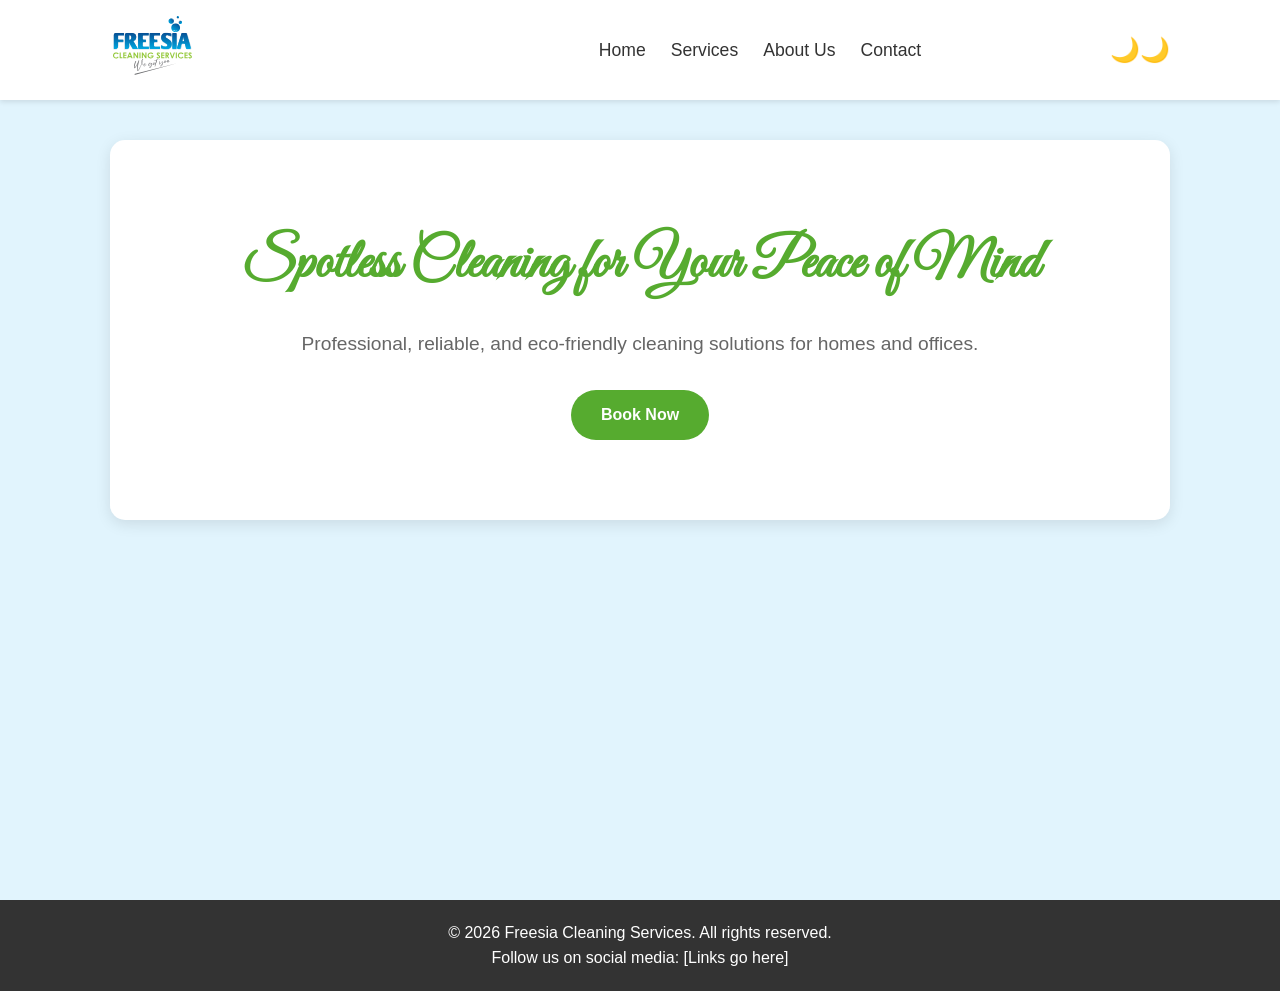
==== index.html @ 6d008b79 "add darkmode and fix responsiveness" ====
<!doctype html>
<html lang="en">
  <head>
    <meta charset="UTF-8" />
    <meta name="viewport" content="width=device-width, initial-scale=1.0" />
    <link rel="stylesheet" href="style.css" />
    <link rel="icon" type="image/x-icon" href="favicon.ico" />
    <title>Freesia Cleaning Services - Home</title>
  </head>
  <body>
    <header>
      <nav>
        <a href="index.html"
          ><img class="nav-logo" src="/photos/Freesia Logo.svg"
        /></a>
        <!-- <div class="logo">Freesia Cleaning Services</div> -->

        <ul>
          <li><a href="index.html">Home</a></li>
          <li><a href="services.html">Services</a></li>
          <li><a href="about.html">About Us</a></li>
          <li><a href="contact.html">Contact</a></li>
        </ul>

        <!-- Dark Mode Toggle -->
        <div class="theme-toggle">
          <input
            type="checkbox"
            id="dark-mode-toggle"
            class="toggle-checkbox"
          />
          <label for="dark-mode-toggle" class="toggle-label">
            <span class="toggle-icon">🌙</span>
          </label>
        </div>
      </nav>
    </header>

    <main>
      <section class="hero">
        <h1>Spotless Cleaning for Your Peace of Mind</h1>

        <p>
          Professional, reliable, and eco-friendly cleaning solutions for homes
          and offices.
        </p>

        <a href="contact.html" class="btn-book">Book Now</a>
      </section>
    </main>

    <footer>
      <p>&copy; 2026 Freesia Cleaning Services. All rights reserved.</p>
      <p>Follow us on social media: [Links go here]</p>
    </footer>
  </body>
</html>
---- style.css ----
/* ============================
   1. GLOBAL & VARIABLES
   ============================ */
/* Bringing in a signature font from Google to match "Amsterdam" vibes */
@import url("https://fonts.googleapis.com/css2?family=Great+Vibes&display=swap");

:root {
  /* The Freesia Palette - Light Mode */
  --freesia-blue: rgb(225, 244, 253); /* Your requested base color */
  --fresh-white: #ffffff;
  --leaf-green: #56ab2f; /* Fresh green for buttons */
  --leaf-green-hover: #458a25;
  --text-dark: #333333;
  --text-grey: #666666;
  --shadow-color: rgba(0, 0, 0, 0.1);

  /* Typography */
  /* Aptos is a Microsoft font, so we provide backups like Arial or Helvetica */
  --font-body: "Aptos", "Segoe UI", Helvetica, Arial, sans-serif;
  --font-heading: "Amsterdam Signature", "Great Vibes", cursive;
}

/* Dark Mode Variables */
body:has(#dark-mode-toggle:checked) {
  --freesia-blue: #1a1a2e; /* Dark background */
  --fresh-white: #2d2d44; /* Dark card background */
  --text-dark: #e8e8e8; /* Light text */
  --text-grey: #b0b0b0; /* Light grey text */
  --shadow-color: rgba(0, 0, 0, 0.3);
}

* {
  box-sizing: border-box; /* Makes padding calculate correctly */
  margin: 0;
  padding: 0;
}
.nav-logo {
  width: 30%;
}
body {
  font-family: var(--font-body);
  background-color: var(--freesia-blue);
  color: var(--text-dark);
  line-height: 1.6;
  transition:
    background-color 0.3s,
    color 0.3s;
}

img {
  max-width: 100%; /* Prevents images from overflowing screens */
  border-radius: 8px;
}

/* ============================
   2. NAVIGATION BAR (Flexbox)
   ============================ */
header {
  background-color: var(--fresh-white);
  box-shadow: 0 2px 5px var(--shadow-color); /* Subtle shadow */
  padding: 1rem 0;
  position: sticky; /* Keeps nav at top when scrolling */
  top: 0;
  z-index: 1000;
  transition:
    background-color 0.3s,
    box-shadow 0.3s;
}

nav {
  display: flex; /* Makes items sit in a row */
  justify-content: space-between; /* Pushes logo left, links right */
  align-items: center;
  max-width: 1100px;
  margin: 0 auto; /* Centers the navbar container */
  padding: 0 20px;
}

.logo {
  font-family: var(--font-heading);
  font-size: 2rem;
  color: var(--leaf-green);
  font-weight: bold;
}

nav ul {
  list-style: none;
  display: flex;
  gap: 25px; /* Space between links */
}

nav a {
  text-decoration: none;
  color: var(--text-dark);
  font-weight: 500;
  font-size: 1.1rem;
  transition: color 0.3s;
}

nav a:hover {
  color: var(--leaf-green);
}

/* Dark Mode Toggle Styles */
.theme-toggle {
  position: relative;
}

.toggle-checkbox {
  display: none; /* Hide the actual checkbox */
}

.toggle-label {
  display: flex;
  align-items: center;
  justify-content: center;
  cursor: pointer;
  font-size: 1.5rem;
  user-select: none;
  transition: transform 0.3s;
}

.toggle-label:hover {
  transform: scale(1.1);
}

.toggle-icon {
  display: inline-block;
}

#dark-mode-toggle:checked ~ .toggle-label .toggle-icon::before {
  content: "☀️";
}

.toggle-label .toggle-icon::before {
  content: "🌙";
}

/* ============================
   3. LAYOUT CONTAINERS
   ============================ */
main {
  max-width: 1100px;
  margin: 40px auto;
  padding: 0 20px;
  min-height: 80vh; /* Ensures footer stays at bottom even on empty pages */
}

section {
  margin-bottom: 60px;
}

h1 {
  font-family: var(--font-heading);
  font-size: 3.5rem;
  text-align: center;
  color: var(--leaf-green);
  margin-bottom: 20px;
}

h2 {
  color: var(--text-dark);
  margin-bottom: 15px;
}

/* ============================
   4. HOME PAGE (Hero)
   ============================ */
.hero {
  text-align: center;
  background-color: var(--fresh-white);
  padding: 80px 40px;
  border-radius: 15px;
  box-shadow: 0 4px 15px var(--shadow-color);
  transition:
    background-color 0.3s,
    box-shadow 0.3s;
}

.hero p {
  font-size: 1.2rem;
  color: var(--text-grey);
  margin-bottom: 30px;
}

/* THE BUTTONS */
.btn-book,
button[type="submit"] {
  display: inline-block;
  background-color: var(--leaf-green);
  color: white;
  padding: 12px 30px;
  border-radius: 30px; /* Rounded pill shape */
  text-decoration: none;
  font-weight: bold;
  border: none;
  cursor: pointer;
  font-size: 1rem;
  transition:
    transform 0.2s,
    background-color 0.3s;
}

.btn-book:hover,
button[type="submit"]:hover {
  background-color: var(--leaf-green-hover);
  transform: translateY(-3px); /* Button moves up slightly */
  box-shadow: 0 5px 15px rgba(86, 171, 47, 0.4);
}

/* ============================
   5. SERVICES PAGE (Grid)
   ============================ */
/* We use Grid here to create rows of cards automatically */
main:has(.service-package) {
  display: grid;
  grid-template-columns: repeat(auto-fit, minmax(300px, 1fr));
  gap: 30px;
}
/* Note: The h1 and p on services page need to span full width, 
   so we wrap the services in a div in HTML or use this trick: */

.service-package {
  background-color: var(--fresh-white);
  padding: 30px;
  border-radius: 12px;
  border: 1px solid #e0f0f9;
  transition:
    transform 0.3s,
    background-color 0.3s,
    box-shadow 0.3s;
}

body:has(#dark-mode-toggle:checked) .service-package {
  border-color: #404060;
}

.service-package:hover {
  transform: scale(1.02); /* Slight zoom on hover */
  box-shadow: 0 10px 20px var(--shadow-color);
}

.service-package ul {
  margin-left: 20px;
  margin-top: 15px;
  color: var(--text-grey);
}

/* ============================
   6. CONTACT FORM
   ============================ */
.contact-form form {
  background: var(--fresh-white);
  padding: 40px;
  border-radius: 12px;
  max-width: 600px;
  margin: 0 auto; /* Centers the form */
  transition: background-color 0.3s;
}

input,
select,
textarea {
  width: 100%;
  padding: 12px;
  margin-top: 5px;
  border: 1px solid #ccc;
  border-radius: 6px;
  font-family: var(--font-body);
  background-color: var(--fresh-white);
  color: var(--text-dark);
  transition:
    background-color 0.3s,
    color 0.3s,
    border-color 0.3s;
}

body:has(#dark-mode-toggle:checked) input,
body:has(#dark-mode-toggle:checked) select,
body:has(#dark-mode-toggle:checked) textarea {
  border-color: #404060;
}

input:focus,
textarea:focus {
  outline: 2px solid var(--leaf-green);
  border-color: transparent;
}

/* ============================
   7. FOOTER
   ============================ */
footer {
  background-color: var(--text-dark);
  color: white;
  text-align: center;
  padding: 20px;
  margin-top: auto;
  transition: background-color 0.3s;
}

body:has(#dark-mode-toggle:checked) footer {
  background-color: #0f0f1e;
}

/* ============================
   8. RESPONSIVE DESIGN (Mobile First)
   ============================ */

/* Mobile Phones (iPhone, Samsung - up to 480px) */
@media (max-width: 480px) {
  .nav-logo {
    width: 40%;
  }

  nav {
    flex-wrap: wrap;
    gap: 10px;
    padding: 0 10px;
  }

  nav ul {
    gap: 10px;
    font-size: 0.9rem;
    order: 3;
    width: 100%;
  }

  nav a {
    font-size: 0.95rem;
  }

  .toggle-label {
    font-size: 1.2rem;
  }

  h1 {
    font-size: 2rem;
    margin-bottom: 15px;
  }

  h2 {
    font-size: 1.3rem;
  }

  main {
    margin: 20px auto;
    padding: 0 10px;
  }

  section {
    margin-bottom: 40px;
  }

  .hero {
    padding: 40px 20px;
    border-radius: 10px;
  }

  .hero p {
    font-size: 1rem;
    margin-bottom: 20px;
  }

  .btn-book,
  button[type="submit"] {
    padding: 10px 20px;
    font-size: 0.9rem;
  }

  .service-package {
    padding: 20px;
    border-radius: 10px;
  }

  .service-package ul {
    margin-left: 15px;
    font-size: 0.95rem;
  }

  .contact-form form {
    padding: 20px;
    max-width: 100%;
  }

  input,
  select,
  textarea {
    padding: 10px;
    font-size: 1rem;
  }

  label {
    font-size: 0.95rem;
  }

  footer {
    padding: 15px 10px;
    font-size: 0.9rem;
  }
}

/* Tablets (481px - 768px) */
@media (min-width: 481px) and (max-width: 768px) {
  .nav-logo {
    width: 35%;
  }

  nav {
    gap: 15px;
    padding: 0 15px;
  }

  nav ul {
    gap: 15px;
    font-size: 0.95rem;
  }

  nav a {
    font-size: 1rem;
  }

  .toggle-label {
    font-size: 1.3rem;
  }

  h1 {
    font-size: 2.5rem;
    margin-bottom: 18px;
  }

  h2 {
    font-size: 1.4rem;
  }

  main {
    margin: 30px auto;
    padding: 0 15px;
    max-width: 1100px;
  }

  section {
    margin-bottom: 50px;
  }

  .hero {
    padding: 60px 30px;
    border-radius: 12px;
  }

  .hero p {
    font-size: 1.1rem;
    margin-bottom: 25px;
  }

  .btn-book,
  button[type="submit"] {
    padding: 11px 25px;
    font-size: 0.95rem;
  }

  main:has(.service-package) {
    grid-template-columns: repeat(auto-fit, minmax(250px, 1fr));
    gap: 25px;
  }

  .service-package {
    padding: 25px;
    border-radius: 12px;
  }

  .service-package ul {
    margin-left: 18px;
    font-size: 0.98rem;
  }

  .contact-form form {
    padding: 35px;
    max-width: 550px;
  }

  input,
  select,
  textarea {
    padding: 11px;
    font-size: 1rem;
  }

  label {
    font-size: 0.98rem;
  }

  footer {
    padding: 18px;
    font-size: 0.95rem;
  }
}

/* Large Tablets & Small Laptops (769px - 1024px) */
@media (min-width: 769px) and (max-width: 1024px) {
  .nav-logo {
    width: 32%;
  }

  nav {
    gap: 20px;
    padding: 0 20px;
  }

  nav ul {
    gap: 20px;
  }

  h1 {
    font-size: 3rem;
    margin-bottom: 20px;
  }

  main {
    margin: 35px auto;
    padding: 0 20px;
  }

  .hero {
    padding: 70px 35px;
  }

  .hero p {
    font-size: 1.15rem;
    margin-bottom: 28px;
  }

  main:has(.service-package) {
    grid-template-columns: repeat(auto-fit, minmax(280px, 1fr));
    gap: 28px;
  }

  .contact-form form {
    padding: 38px;
    max-width: 580px;
  }
}

/* Large Desktops & Laptops (1025px and above) */
@media (min-width: 1025px) {
  .nav-logo {
    width: 30%;
  }

  nav {
    gap: 25px;
    padding: 0 20px;
  }

  nav ul {
    gap: 25px;
  }

  h1 {
    font-size: 3.5rem;
    margin-bottom: 20px;
  }

  main {
    margin: 40px auto;
    padding: 0 20px;
  }

  .hero {
    padding: 80px 40px;
  }

  .hero p {
    font-size: 1.2rem;
    margin-bottom: 30px;
  }

  main:has(.service-package) {
    grid-template-columns: repeat(auto-fit, minmax(300px, 1fr));
    gap: 30px;
  }

  .contact-form form {
    padding: 40px;
    max-width: 600px;
  }
}

/* Print Styles */
@media print {
  header,
  nav,
  .theme-toggle,
  button,
  .btn-book {
    display: none;
  }

  body {
    background-color: white;
    color: black;
  }

  main {
    max-width: 100%;
  }
}
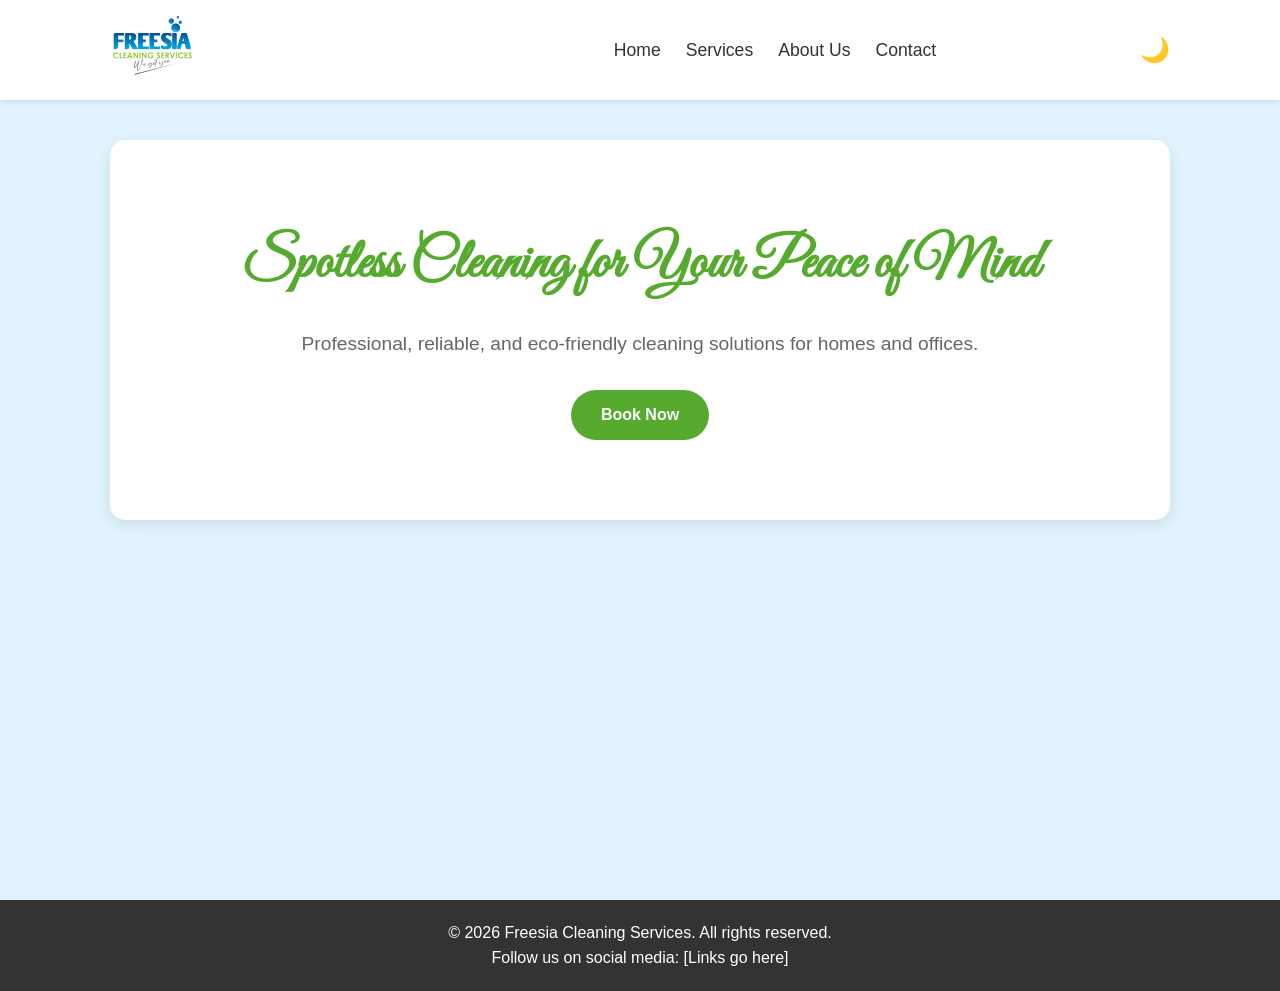
==== commit da487c06: "actually fixed dark mode toggle" ====
--- a/index.html
+++ b/index.html
@@ -30,7 +30,7 @@
             class="toggle-checkbox"
           />
           <label for="dark-mode-toggle" class="toggle-label">
-            <span class="toggle-icon">🌙</span>
+            <span class="toggle-icon"></span>
           </label>
         </div>
       </nav>
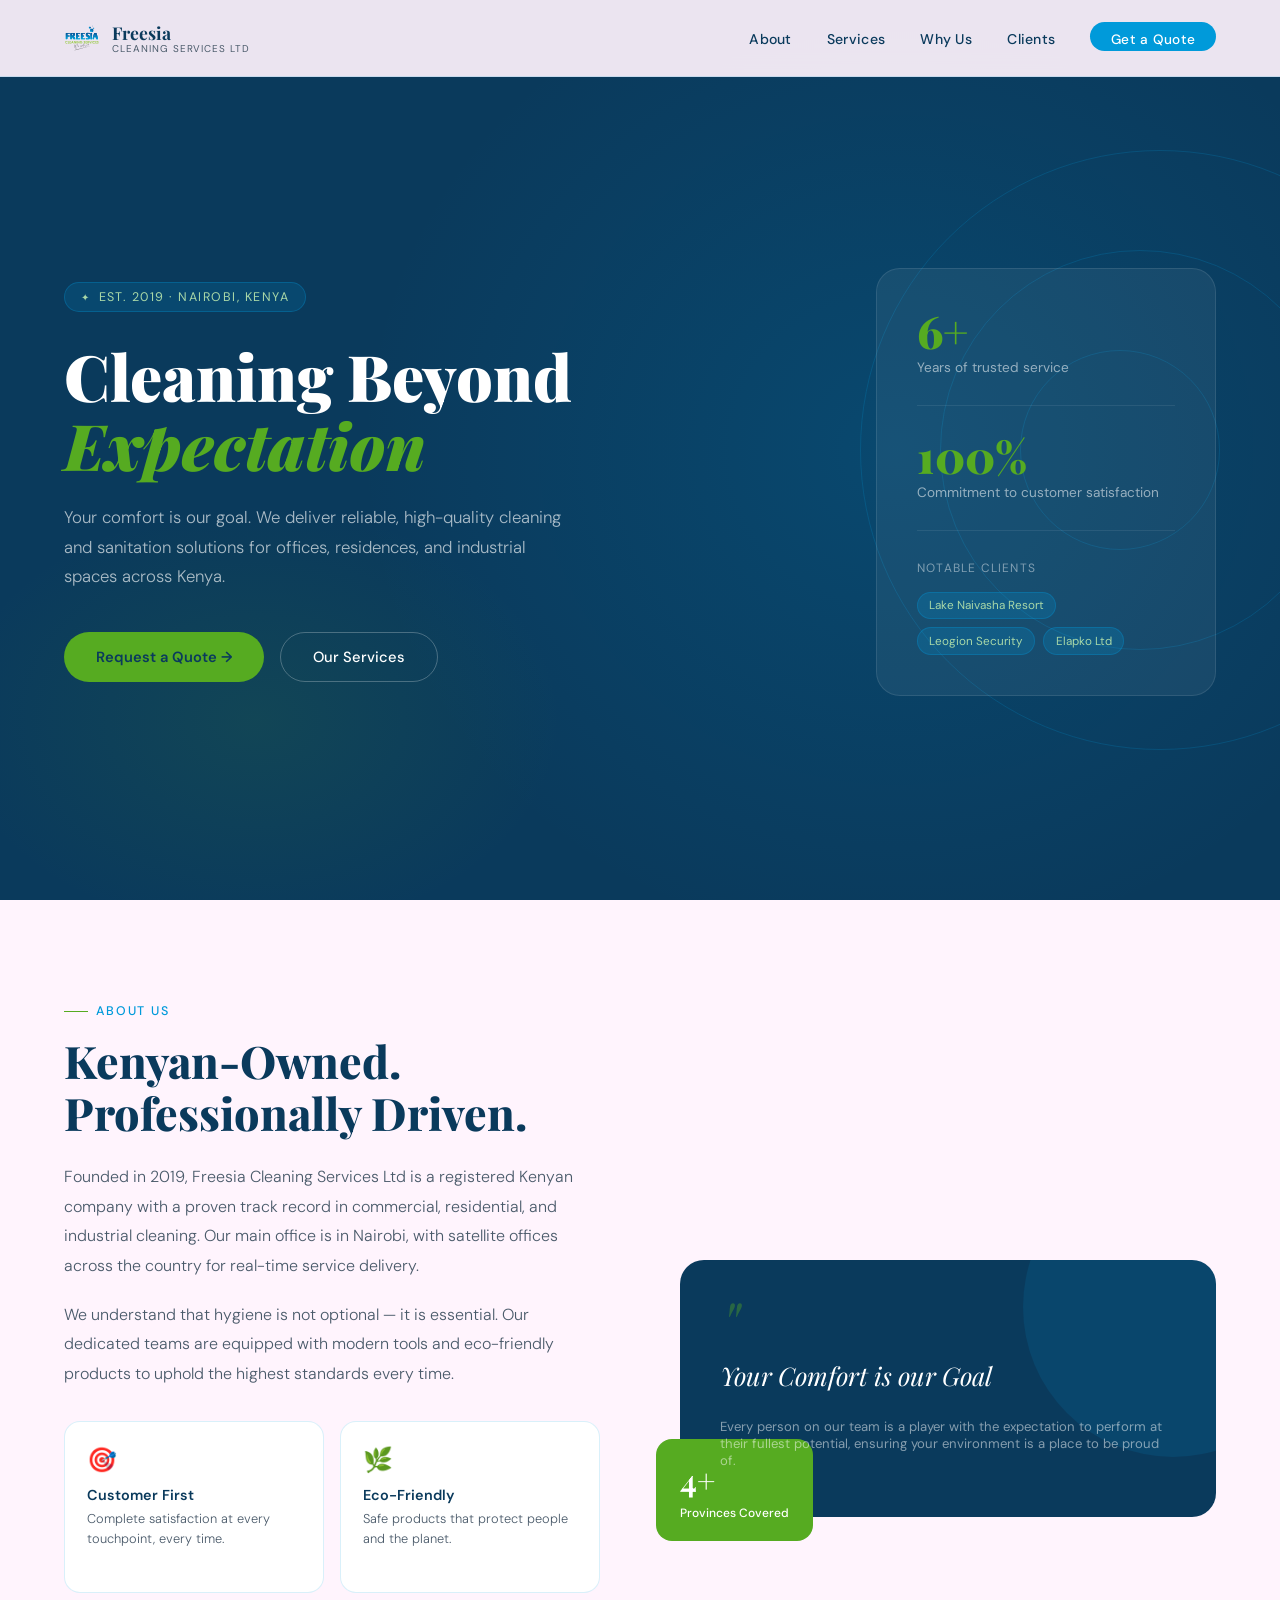
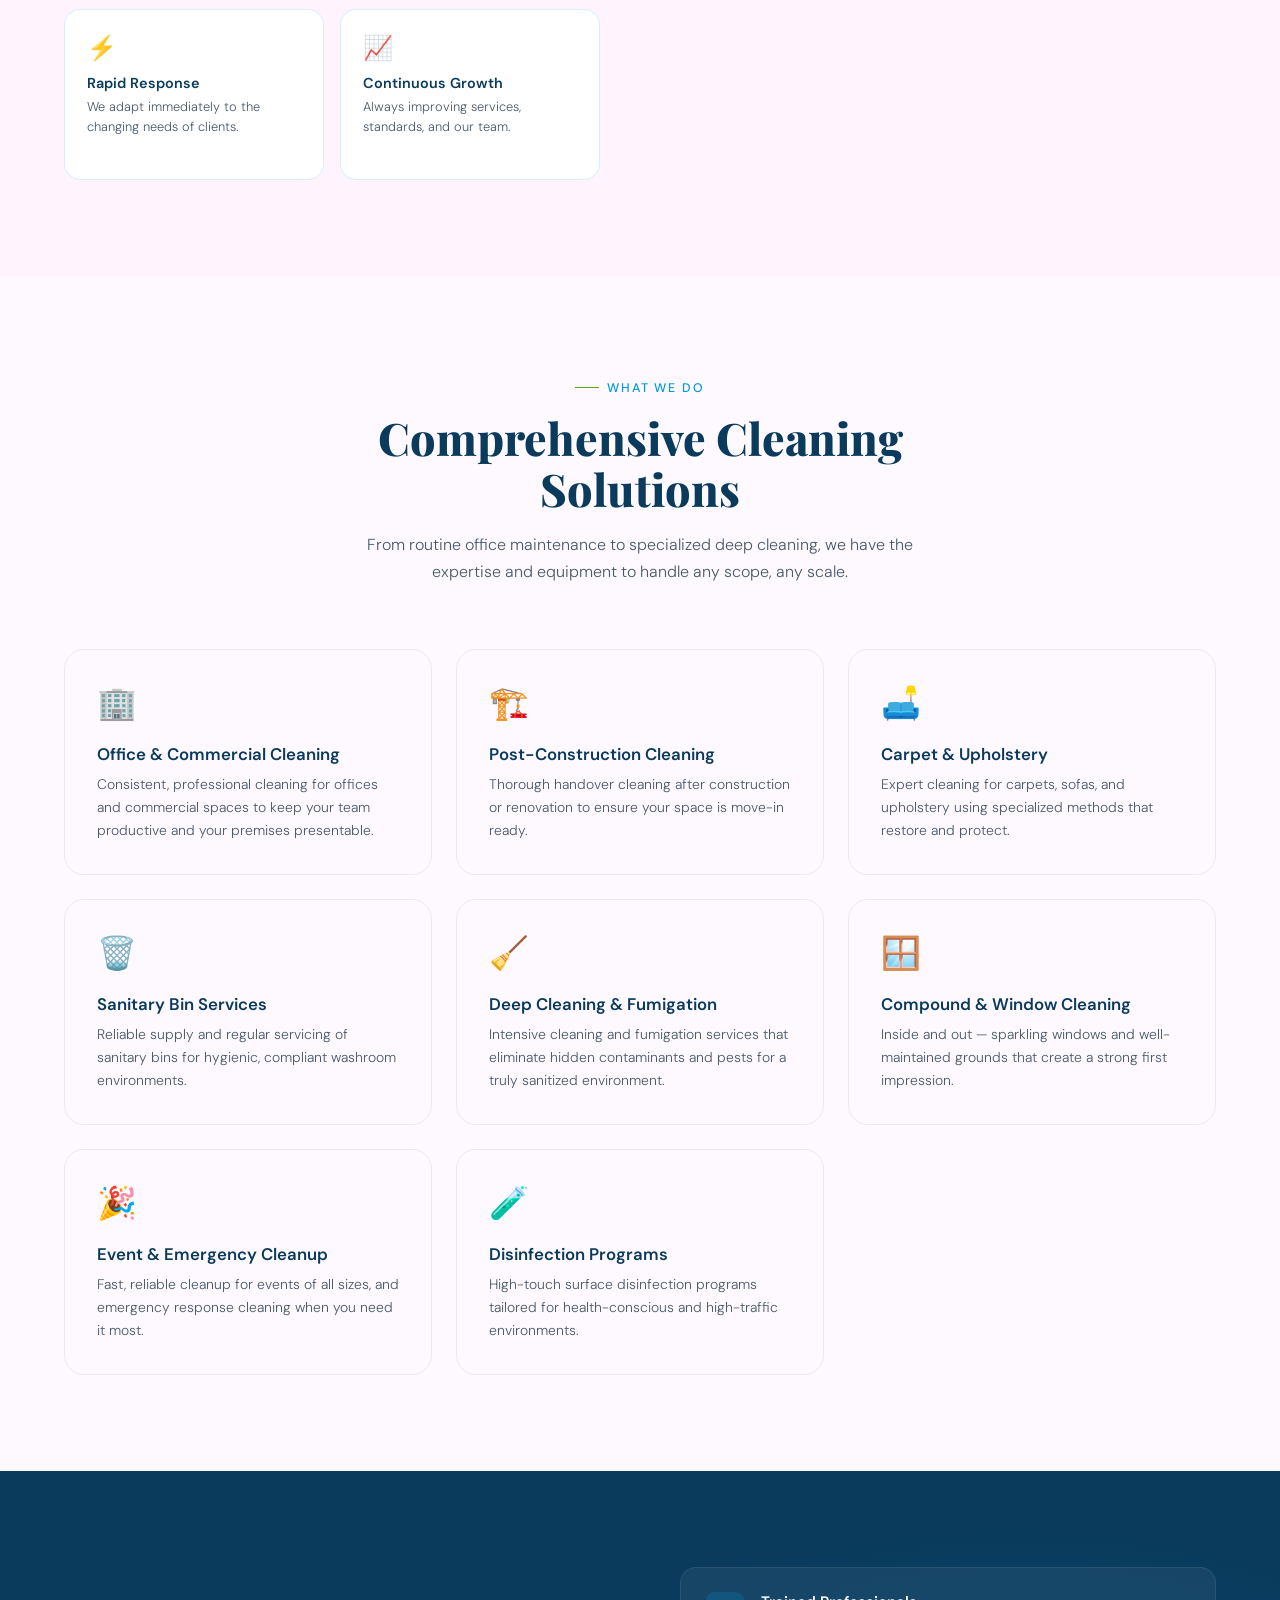
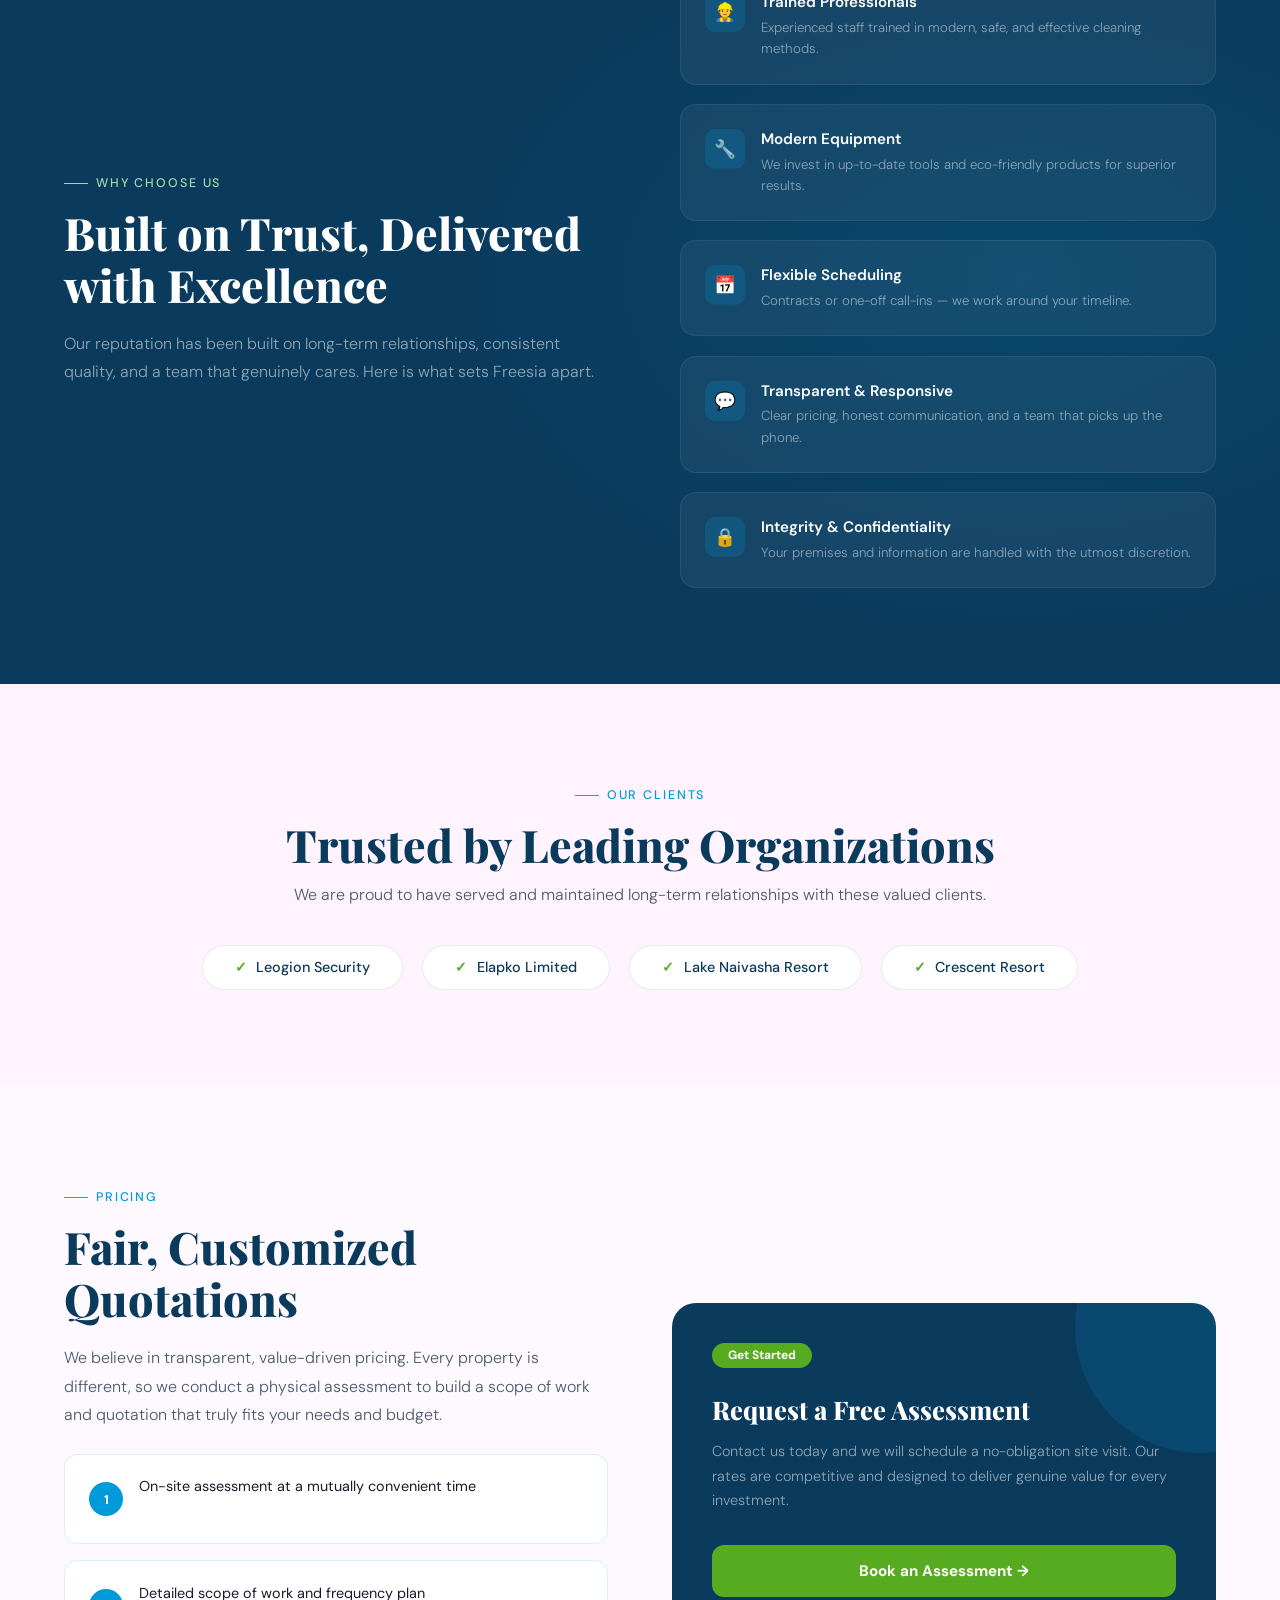
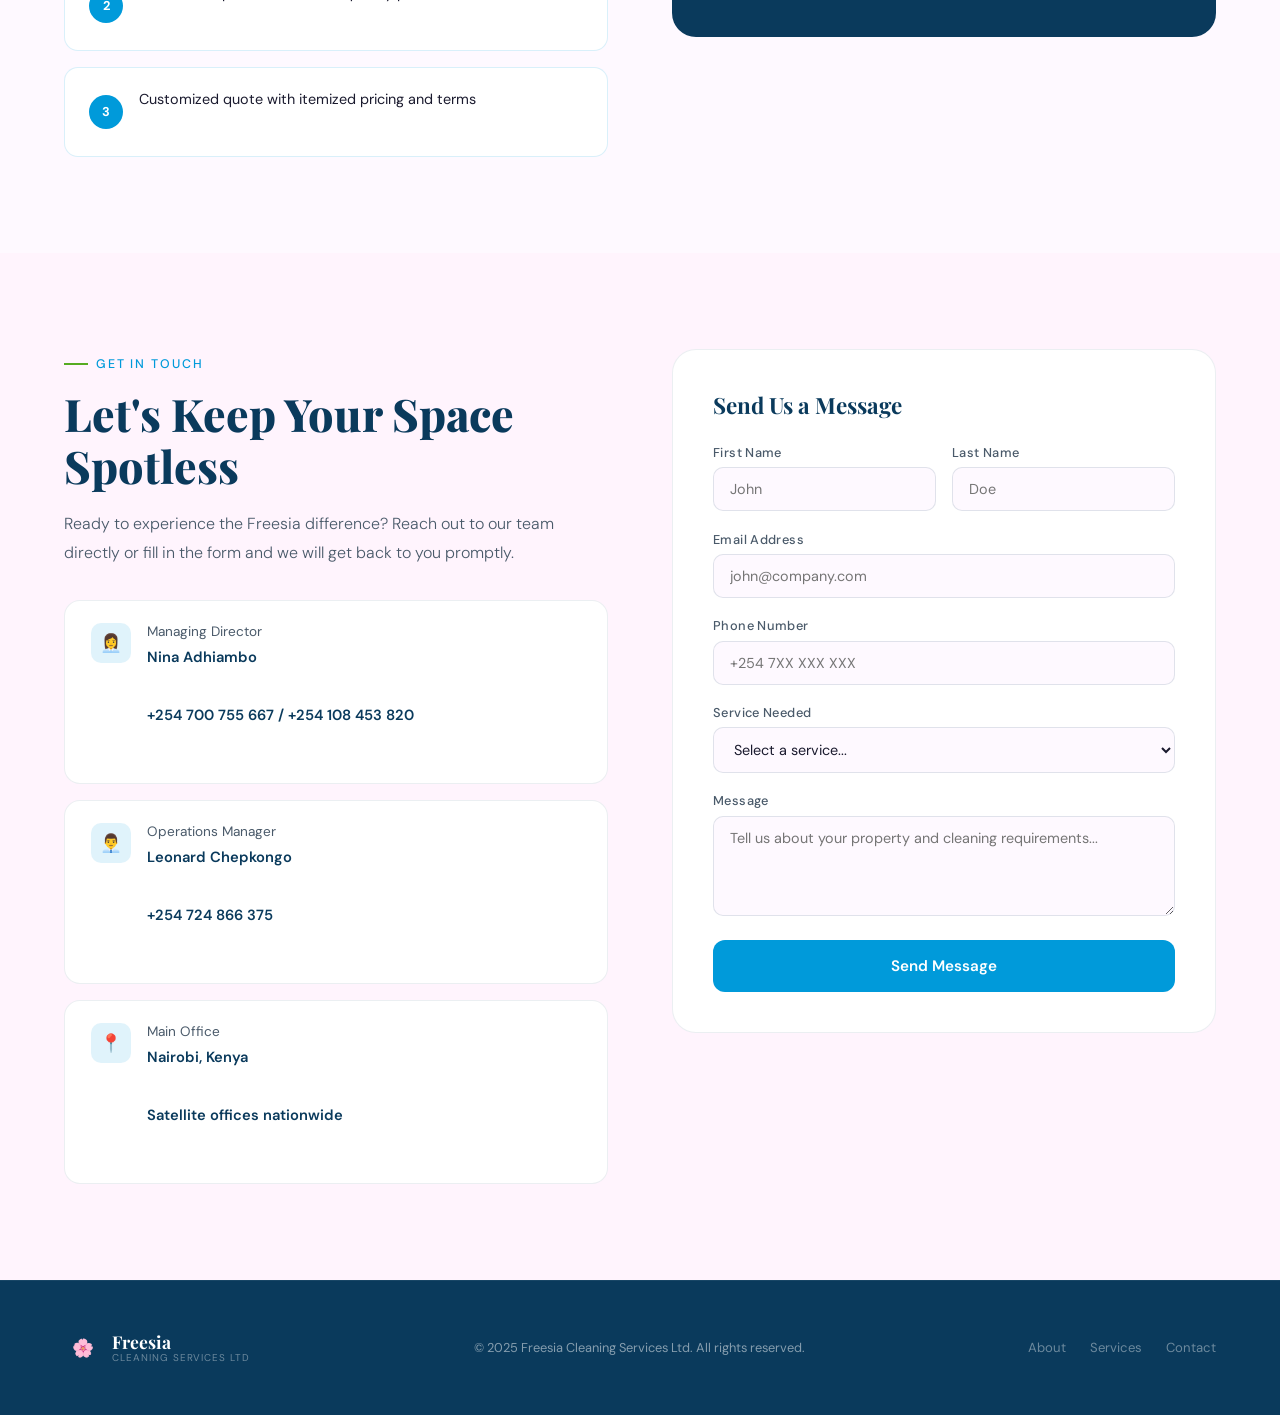
==== commit 06a92796: "revamp" ====
--- a/index.html
+++ b/index.html
@@ -3,55 +3,1653 @@
   <head>
     <meta charset="UTF-8" />
     <meta name="viewport" content="width=device-width, initial-scale=1.0" />
-    <link rel="stylesheet" href="style.css" />
-    <link rel="icon" type="image/x-icon" href="favicon.ico" />
-    <title>Freesia Cleaning Services - Home</title>
+    <title>Freesia Cleaning Services Ltd</title>
+    <link
+      href="https://fonts.googleapis.com/css2?family=Playfair+Display:ital,wght@0,400;0,700;0,900;1,400&family=DM+Sans:wght@300;400;500&display=swap"
+      rel="stylesheet"
+    />
+    <style>
+      :root {
+        --green-deep: #0a3a5c; /* deep navy-blue for dark backgrounds */
+        --green-mid: #009ada; /* freesia blue — primary brand color */
+        --green-fresh: #56ab21; /* freesia green — accent/CTA color */
+        --green-light: #a8d8a8; /* light green tint */
+        --cream: #fff4fd; /* rgb(255,244,253) — brand blush */
+        --warm-white: #fef9ff; /* very light blush-white */
+        --charcoal: #1a1a2e;
+        --text-muted: #4a5a6a;
+        --gold: #009ada;
+        --accent: #56ab21;
+      }
+
+      *,
+      *::before,
+      *::after {
+        box-sizing: border-box;
+        margin: 0;
+        padding: 0;
+      }
+
+      html {
+        scroll-behavior: smooth;
+      }
+
+      body {
+        font-family: "DM Sans", sans-serif;
+        background: var(--warm-white);
+        color: var(--charcoal);
+        overflow-x: hidden;
+      }
+
+      /* ── NAV ── */
+      nav {
+        position: fixed;
+        top: 0;
+        left: 0;
+        right: 0;
+        z-index: 100;
+        display: flex;
+        align-items: center;
+        justify-content: space-between;
+        padding: 1.2rem 5%;
+        background: rgba(255, 244, 253, 0.92);
+        backdrop-filter: blur(12px);
+        border-bottom: 1px solid rgba(0, 154, 218, 0.15);
+        transition: box-shadow 0.3s;
+      }
+      nav.scrolled {
+        box-shadow: 0 4px 30px rgba(10, 58, 92, 0.12);
+      }
+
+      .logo {
+        display: flex;
+        align-items: center;
+        gap: 0.6rem;
+        text-decoration: none;
+      }
+      .logo-icon {
+        width: 38px;
+        height: 38px;
+        border-radius: 50%;
+        display: flex;
+        align-items: center;
+        justify-content: center;
+        font-size: 1.1rem;
+        flex-shrink: 0;
+      }
+      .logo-text {
+        font-family: "Playfair Display", serif;
+        font-weight: 700;
+        font-size: 1.1rem;
+        color: var(--green-deep);
+        line-height: 1.2;
+      }
+      .logo-text span {
+        display: block;
+        font-size: 0.62rem;
+        font-weight: 400;
+        font-family: "DM Sans", sans-serif;
+        letter-spacing: 0.1em;
+        color: var(--text-muted);
+        text-transform: uppercase;
+      }
+
+      .nav-links {
+        display: flex;
+        gap: 2.2rem;
+        list-style: none;
+      }
+      .nav-links a {
+        text-decoration: none;
+        color: var(--green-deep);
+        font-size: 0.88rem;
+        font-weight: 500;
+        letter-spacing: 0.02em;
+        position: relative;
+        padding-bottom: 3px;
+      }
+      .nav-links a::after {
+        content: "";
+        position: absolute;
+        bottom: 0;
+        left: 0;
+        right: 100%;
+        height: 1.5px;
+        background: var(--green-fresh);
+        transition: right 0.3s ease;
+      }
+      .nav-links a:hover::after {
+        right: 0;
+      }
+
+      .nav-cta {
+        background: var(--green-mid);
+        color: white !important;
+        padding: 0.55rem 1.3rem;
+        border-radius: 100px;
+        font-size: 0.85rem !important;
+        font-weight: 500 !important;
+        transition:
+          background 0.25s,
+          transform 0.2s !important;
+      }
+      .nav-cta::after {
+        display: none !important;
+      }
+      .nav-cta:hover {
+        background: var(--green-deep) !important;
+        transform: translateY(-1px);
+      }
+
+      .nav-toggle {
+        display: none;
+        flex-direction: column;
+        gap: 5px;
+        cursor: pointer;
+        background: none;
+        border: none;
+        padding: 4px;
+      }
+      .nav-toggle span {
+        display: block;
+        width: 24px;
+        height: 2px;
+        background: var(--green-deep);
+        border-radius: 2px;
+        transition: all 0.3s;
+      }
+
+      /* ── HERO ── */
+      .hero {
+        min-height: 100vh;
+        background: var(--green-deep);
+        display: grid;
+        grid-template-columns: 1fr 1fr;
+        align-items: center;
+        padding: 8rem 5% 4rem;
+        position: relative;
+        overflow: hidden;
+      }
+      .hero::before {
+        content: "";
+        position: absolute;
+        inset: 0;
+        background:
+          radial-gradient(
+            ellipse 60% 80% at 70% 50%,
+            rgba(0, 154, 218, 0.15) 0%,
+            transparent 70%
+          ),
+          radial-gradient(
+            ellipse 40% 40% at 20% 80%,
+            rgba(86, 171, 33, 0.1) 0%,
+            transparent 60%
+          );
+      }
+
+      /* decorative circles */
+      .hero-circle {
+        position: absolute;
+        border-radius: 50%;
+        border: 1px solid rgba(0, 154, 218, 0.2);
+      }
+      .hero-circle-1 {
+        width: 600px;
+        height: 600px;
+        right: -180px;
+        top: 50%;
+        transform: translateY(-50%);
+      }
+      .hero-circle-2 {
+        width: 400px;
+        height: 400px;
+        right: -60px;
+        top: 50%;
+        transform: translateY(-50%);
+      }
+      .hero-circle-3 {
+        width: 200px;
+        height: 200px;
+        right: 60px;
+        top: 50%;
+        transform: translateY(-50%);
+      }
+
+      .hero-content {
+        position: relative;
+        z-index: 2;
+      }
+      .hero-tag {
+        display: inline-flex;
+        align-items: center;
+        gap: 0.5rem;
+        background: rgba(0, 154, 218, 0.15);
+        border: 1px solid rgba(0, 154, 218, 0.3);
+        color: var(--green-light);
+        font-size: 0.78rem;
+        letter-spacing: 0.12em;
+        text-transform: uppercase;
+        padding: 0.4rem 1rem;
+        border-radius: 100px;
+        margin-bottom: 1.8rem;
+        opacity: 0;
+        animation: fadeUp 0.7s 0.2s forwards;
+      }
+      .hero-tag::before {
+        content: "✦";
+        font-size: 0.6rem;
+      }
+
+      .hero h1 {
+        font-family: "Playfair Display", serif;
+        font-size: clamp(2.8rem, 5vw, 4.5rem);
+        font-weight: 900;
+        line-height: 1.08;
+        color: white;
+        margin-bottom: 1.5rem;
+        opacity: 0;
+        animation: fadeUp 0.7s 0.35s forwards;
+      }
+      .hero h1 em {
+        font-style: italic;
+        color: var(--green-fresh);
+        display: block;
+      }
+
+      .hero p {
+        color: rgba(255, 255, 255, 0.65);
+        font-size: 1.05rem;
+        line-height: 1.75;
+        max-width: 500px;
+        margin-bottom: 2.5rem;
+        font-weight: 300;
+        opacity: 0;
+        animation: fadeUp 0.7s 0.5s forwards;
+      }
+
+      .hero-btns {
+        display: flex;
+        gap: 1rem;
+        flex-wrap: wrap;
+        opacity: 0;
+        animation: fadeUp 0.7s 0.65s forwards;
+      }
+      .btn-primary {
+        background: var(--green-fresh);
+        color: var(--green-deep);
+        padding: 0.9rem 2rem;
+        border-radius: 100px;
+        text-decoration: none;
+        font-weight: 600;
+        font-size: 0.92rem;
+        transition:
+          transform 0.2s,
+          box-shadow 0.2s;
+        display: inline-flex;
+        align-items: center;
+        gap: 0.5rem;
+      }
+      .btn-primary:hover {
+        transform: translateY(-2px);
+        box-shadow: 0 8px 30px rgba(86, 171, 33, 0.4);
+      }
+      .btn-secondary {
+        border: 1.5px solid rgba(255, 255, 255, 0.25);
+        color: white;
+        padding: 0.9rem 2rem;
+        border-radius: 100px;
+        text-decoration: none;
+        font-weight: 500;
+        font-size: 0.92rem;
+        transition:
+          border-color 0.2s,
+          background 0.2s;
+      }
+      .btn-secondary:hover {
+        border-color: var(--green-fresh);
+        background: rgba(86, 171, 33, 0.1);
+      }
+
+      .hero-visual {
+        position: relative;
+        z-index: 2;
+        display: flex;
+        justify-content: flex-end;
+        align-items: center;
+        opacity: 0;
+        animation: fadeIn 1s 0.5s forwards;
+      }
+
+      .hero-card {
+        background: rgba(255, 255, 255, 0.06);
+        border: 1px solid rgba(255, 255, 255, 0.1);
+        border-radius: 24px;
+        padding: 2.5rem;
+        backdrop-filter: blur(10px);
+        max-width: 340px;
+        width: 100%;
+      }
+      .hero-stat {
+        margin-bottom: 1.8rem;
+      }
+      .hero-stat:last-child {
+        margin-bottom: 0;
+      }
+      .stat-num {
+        font-family: "Playfair Display", serif;
+        font-size: 2.8rem;
+        font-weight: 900;
+        color: var(--green-fresh);
+        line-height: 1;
+      }
+      .stat-label {
+        color: rgba(255, 255, 255, 0.55);
+        font-size: 0.85rem;
+        margin-top: 0.3rem;
+      }
+      .stat-divider {
+        height: 1px;
+        background: rgba(255, 255, 255, 0.08);
+        margin: 1.8rem 0;
+      }
+
+      .hero-clients {
+        color: rgba(255, 255, 255, 0.45);
+        font-size: 0.75rem;
+        text-transform: uppercase;
+        letter-spacing: 0.1em;
+        margin-bottom: 1rem;
+      }
+      .client-dots {
+        display: flex;
+        gap: 0.5rem;
+        flex-wrap: wrap;
+      }
+      .client-dot {
+        background: rgba(0, 154, 218, 0.2);
+        border: 1px solid rgba(0, 154, 218, 0.3);
+        color: var(--green-light);
+        font-size: 0.73rem;
+        padding: 0.3rem 0.7rem;
+        border-radius: 100px;
+      }
+
+      /* ── SECTIONS ── */
+      section {
+        padding: 6rem 5%;
+      }
+
+      .section-tag {
+        display: inline-flex;
+        align-items: center;
+        gap: 0.5rem;
+        color: var(--green-mid);
+        font-size: 0.78rem;
+        letter-spacing: 0.15em;
+        text-transform: uppercase;
+        font-weight: 500;
+        margin-bottom: 1rem;
+      }
+      .section-tag::before {
+        content: "";
+        display: block;
+        width: 24px;
+        height: 1.5px;
+        background: var(--green-fresh);
+      }
+
+      h2 {
+        font-family: "Playfair Display", serif;
+        font-size: clamp(2rem, 3.5vw, 3rem);
+        font-weight: 800;
+        line-height: 1.15;
+        color: var(--green-deep);
+      }
+
+      /* ── ABOUT ── */
+      #about {
+        background: var(--cream);
+        display: grid;
+        grid-template-columns: 1fr 1fr;
+        gap: 5rem;
+        align-items: center;
+      }
+      .about-text h2 {
+        margin-bottom: 1.5rem;
+      }
+      .about-text p {
+        color: var(--text-muted);
+        line-height: 1.85;
+        font-size: 1rem;
+        margin-bottom: 1.2rem;
+        font-weight: 300;
+      }
+
+      .mission-grid {
+        display: grid;
+        grid-template-columns: 1fr 1fr;
+        gap: 1rem;
+        margin-top: 2rem;
+      }
+      .mission-card {
+        background: white;
+        border-radius: 16px;
+        padding: 1.4rem;
+        border: 1px solid rgba(0, 154, 218, 0.15);
+        transition:
+          box-shadow 0.25s,
+          transform 0.25s;
+      }
+      .mission-card:hover {
+        box-shadow: 0 8px 30px rgba(10, 58, 92, 0.08);
+        transform: translateY(-3px);
+      }
+      .mission-icon {
+        font-size: 1.5rem;
+        margin-bottom: 0.7rem;
+      }
+      .mission-card h4 {
+        font-size: 0.9rem;
+        font-weight: 600;
+        color: var(--green-deep);
+        margin-bottom: 0.3rem;
+      }
+      .mission-card p {
+        font-size: 0.8rem;
+        color: var(--text-muted);
+        line-height: 1.6;
+      }
+
+      .about-visual {
+        position: relative;
+      }
+      .about-img-block {
+        background: var(--green-deep);
+        border-radius: 24px;
+        padding: 3rem 2.5rem;
+        position: relative;
+        overflow: hidden;
+      }
+      .about-img-block::before {
+        content: "";
+        position: absolute;
+        top: -40%;
+        right: -20%;
+        width: 300px;
+        height: 300px;
+        border-radius: 50%;
+        background: rgba(0, 154, 218, 0.12);
+      }
+      .about-quote {
+        font-family: "Playfair Display", serif;
+        font-size: 1.6rem;
+        font-style: italic;
+        color: white;
+        line-height: 1.5;
+        position: relative;
+        z-index: 1;
+        margin-bottom: 1.5rem;
+      }
+      .about-quote::before {
+        content: '"';
+        font-size: 4rem;
+        color: var(--green-fresh);
+        opacity: 0.4;
+        display: block;
+        line-height: 0.5;
+        margin-bottom: 1rem;
+      }
+      .about-sub {
+        color: rgba(255, 255, 255, 0.5);
+        font-size: 0.82rem;
+        position: relative;
+        z-index: 1;
+      }
+
+      .about-badge {
+        position: absolute;
+        bottom: -1.5rem;
+        left: -1.5rem;
+        background: var(--green-fresh);
+        color: white;
+        border-radius: 16px;
+        padding: 1.2rem 1.5rem;
+        font-weight: 700;
+      }
+      .about-badge .num {
+        font-family: "Playfair Display", serif;
+        font-size: 2rem;
+        display: block;
+      }
+      .about-badge .lbl {
+        font-size: 0.75rem;
+        font-weight: 500;
+      }
+
+      /* ── SERVICES ── */
+      #services {
+        background: var(--warm-white);
+      }
+      .services-header {
+        text-align: center;
+        max-width: 600px;
+        margin: 0 auto 4rem;
+      }
+      .services-header .section-tag {
+        justify-content: center;
+      }
+      .services-header p {
+        color: var(--text-muted);
+        margin-top: 1rem;
+        line-height: 1.7;
+        font-weight: 300;
+      }
+
+      .services-grid {
+        display: grid;
+        grid-template-columns: repeat(auto-fill, minmax(280px, 1fr));
+        gap: 1.5rem;
+      }
+      .service-card {
+        border: 1px solid rgba(10, 58, 92, 0.08);
+        border-radius: 20px;
+        padding: 2rem;
+        transition: all 0.3s;
+        cursor: default;
+        position: relative;
+        overflow: hidden;
+      }
+      .service-card::before {
+        content: "";
+        position: absolute;
+        inset: 0;
+        background: linear-gradient(
+          135deg,
+          rgba(0, 154, 218, 0.06) 0%,
+          transparent 60%
+        );
+        opacity: 0;
+        transition: opacity 0.3s;
+      }
+      .service-card:hover::before {
+        opacity: 1;
+      }
+      .service-card:hover {
+        border-color: rgba(0, 154, 218, 0.3);
+        transform: translateY(-4px);
+        box-shadow: 0 12px 40px rgba(10, 58, 92, 0.08);
+      }
+
+      .service-emoji {
+        font-size: 2rem;
+        margin-bottom: 1.2rem;
+      }
+      .service-card h3 {
+        font-size: 1.05rem;
+        font-weight: 600;
+        color: var(--green-deep);
+        margin-bottom: 0.5rem;
+      }
+      .service-card p {
+        font-size: 0.87rem;
+        color: var(--text-muted);
+        line-height: 1.65;
+        font-weight: 300;
+      }
+
+      /* ── WHY US ── */
+      #why {
+        background: var(--green-deep);
+        position: relative;
+        overflow: hidden;
+      }
+      #why::before {
+        content: "";
+        position: absolute;
+        inset: 0;
+        background: radial-gradient(
+          ellipse 70% 70% at 80% 50%,
+          rgba(0, 154, 218, 0.12) 0%,
+          transparent 70%
+        );
+      }
+      .why-inner {
+        display: grid;
+        grid-template-columns: 1fr 1fr;
+        gap: 5rem;
+        align-items: center;
+        position: relative;
+        z-index: 1;
+      }
+      .why-text h2 {
+        color: white;
+        margin-bottom: 1.2rem;
+      }
+      .why-text p {
+        color: rgba(255, 255, 255, 0.55);
+        line-height: 1.8;
+        font-weight: 300;
+      }
+      .why-text .section-tag {
+        color: var(--green-light);
+      }
+      .why-text .section-tag::before {
+        background: var(--green-light);
+      }
+
+      .why-features {
+        display: flex;
+        flex-direction: column;
+        gap: 1.2rem;
+      }
+      .why-feat {
+        background: rgba(255, 255, 255, 0.05);
+        border: 1px solid rgba(255, 255, 255, 0.08);
+        border-radius: 16px;
+        padding: 1.5rem;
+        display: flex;
+        align-items: flex-start;
+        gap: 1rem;
+        transition:
+          background 0.25s,
+          border-color 0.25s;
+      }
+      .why-feat:hover {
+        background: rgba(0, 154, 218, 0.12);
+        border-color: rgba(0, 154, 218, 0.25);
+      }
+      .why-feat-icon {
+        width: 40px;
+        height: 40px;
+        border-radius: 10px;
+        background: rgba(0, 154, 218, 0.2);
+        display: flex;
+        align-items: center;
+        justify-content: center;
+        font-size: 1.1rem;
+        flex-shrink: 0;
+      }
+      .why-feat-text h4 {
+        color: white;
+        font-size: 0.95rem;
+        font-weight: 600;
+        margin-bottom: 0.3rem;
+      }
+      .why-feat-text p {
+        color: rgba(255, 255, 255, 0.5);
+        font-size: 0.83rem;
+        line-height: 1.6;
+        font-weight: 300;
+      }
+
+      /* ── CLIENTS ── */
+      #clients {
+        background: var(--cream);
+        text-align: center;
+      }
+      #clients h2 {
+        margin-bottom: 0.8rem;
+      }
+      #clients > p {
+        color: var(--text-muted);
+        margin-bottom: 3rem;
+        font-weight: 300;
+      }
+
+      .clients-row {
+        display: flex;
+        flex-wrap: wrap;
+        justify-content: center;
+        gap: 1.2rem;
+      }
+      .client-pill {
+        background: white;
+        border: 1px solid rgba(10, 58, 92, 0.1);
+        border-radius: 100px;
+        padding: 0.8rem 2rem;
+        font-size: 0.9rem;
+        font-weight: 500;
+        color: var(--green-deep);
+        display: flex;
+        align-items: center;
+        gap: 0.6rem;
+        transition: all 0.25s;
+      }
+      .client-pill::before {
+        content: "✓";
+        color: var(--green-fresh);
+        font-weight: 700;
+      }
+      .client-pill:hover {
+        background: var(--green-mid);
+        color: white;
+        border-color: var(--green-mid);
+      }
+      .client-pill:hover::before {
+        color: white;
+      }
+
+      /* ── PRICING ── */
+      #pricing {
+        background: var(--warm-white);
+      }
+      .pricing-inner {
+        display: grid;
+        grid-template-columns: 1fr 1fr;
+        gap: 4rem;
+        align-items: center;
+      }
+      .pricing-text h2 {
+        margin-bottom: 1.2rem;
+      }
+      .pricing-text p {
+        color: var(--text-muted);
+        line-height: 1.8;
+        font-weight: 300;
+        margin-bottom: 1.5rem;
+      }
+
+      .steps {
+        display: flex;
+        flex-direction: column;
+        gap: 1rem;
+      }
+      .step {
+        display: flex;
+        align-items: center;
+        gap: 1rem;
+        background: white;
+        border: 1px solid rgba(0, 154, 218, 0.15);
+        border-radius: 14px;
+        padding: 1.2rem 1.5rem;
+        transition: box-shadow 0.25s;
+      }
+      .step:hover {
+        box-shadow: 0 6px 24px rgba(10, 58, 92, 0.07);
+      }
+      .step-num {
+        width: 34px;
+        height: 34px;
+        border-radius: 50%;
+        background: var(--green-mid);
+        color: white;
+        display: flex;
+        align-items: center;
+        justify-content: center;
+        font-size: 0.8rem;
+        font-weight: 700;
+        flex-shrink: 0;
+      }
+      .step p {
+        font-size: 0.9rem;
+        color: var(--charcoal);
+        font-weight: 400;
+      }
+
+      .pricing-card {
+        background: var(--green-deep);
+        border-radius: 24px;
+        padding: 2.5rem;
+        position: relative;
+        overflow: hidden;
+        color: white;
+      }
+      .pricing-card::before {
+        content: "";
+        position: absolute;
+        top: -30%;
+        right: -20%;
+        width: 250px;
+        height: 250px;
+        border-radius: 50%;
+        background: rgba(0, 154, 218, 0.15);
+      }
+      .pricing-badge {
+        background: var(--green-fresh);
+        color: white;
+        display: inline-block;
+        padding: 0.3rem 1rem;
+        border-radius: 100px;
+        font-size: 0.75rem;
+        font-weight: 700;
+        margin-bottom: 1.5rem;
+      }
+      .pricing-card h3 {
+        font-family: "Playfair Display", serif;
+        font-size: 1.6rem;
+        font-weight: 800;
+        margin-bottom: 0.8rem;
+        position: relative;
+        z-index: 1;
+      }
+      .pricing-card p {
+        color: rgba(255, 255, 255, 0.55);
+        font-size: 0.9rem;
+        line-height: 1.7;
+        margin-bottom: 2rem;
+        font-weight: 300;
+        position: relative;
+        z-index: 1;
+      }
+      .pricing-cta {
+        display: block;
+        text-align: center;
+        background: var(--green-fresh);
+        color: white;
+        padding: 1rem;
+        border-radius: 12px;
+        text-decoration: none;
+        font-weight: 700;
+        font-size: 0.95rem;
+        position: relative;
+        z-index: 1;
+        transition:
+          opacity 0.2s,
+          transform 0.2s;
+      }
+      .pricing-cta:hover {
+        opacity: 0.9;
+        transform: translateY(-2px);
+      }
+
+      /* ── CONTACT ── */
+      #contact {
+        background: var(--cream);
+      }
+      .contact-inner {
+        display: grid;
+        grid-template-columns: 1fr 1fr;
+        gap: 4rem;
+        align-items: start;
+      }
+      .contact-text h2 {
+        margin-bottom: 1.2rem;
+      }
+      .contact-text p {
+        color: var(--text-muted);
+        line-height: 1.8;
+        font-weight: 300;
+        margin-bottom: 2rem;
+      }
+
+      .contact-cards {
+        display: flex;
+        flex-direction: column;
+        gap: 1rem;
+      }
+      .contact-card {
+        background: white;
+        border-radius: 16px;
+        padding: 1.4rem 1.6rem;
+        border: 1px solid rgba(10, 58, 92, 0.08);
+        display: flex;
+        gap: 1rem;
+        align-items: flex-start;
+        transition: box-shadow 0.25s;
+      }
+      .contact-card:hover {
+        box-shadow: 0 6px 24px rgba(10, 58, 92, 0.07);
+      }
+      .contact-icon {
+        width: 40px;
+        height: 40px;
+        border-radius: 10px;
+        background: rgba(0, 154, 218, 0.12);
+        display: flex;
+        align-items: center;
+        justify-content: center;
+        font-size: 1.1rem;
+        flex-shrink: 0;
+      }
+      .contact-info h4 {
+        font-size: 0.85rem;
+        color: var(--text-muted);
+        font-weight: 400;
+        margin-bottom: 0.2rem;
+      }
+      .contact-info p {
+        font-size: 0.92rem;
+        font-weight: 600;
+        color: var(--green-deep);
+      }
+      .contact-info a {
+        color: var(--green-deep);
+        text-decoration: none;
+      }
+      .contact-info a:hover {
+        color: var(--green-mid);
+      }
+
+      .contact-form {
+        background: white;
+        border-radius: 24px;
+        padding: 2.5rem;
+        border: 1px solid rgba(10, 58, 92, 0.08);
+      }
+      .contact-form h3 {
+        font-family: "Playfair Display", serif;
+        font-size: 1.4rem;
+        margin-bottom: 1.5rem;
+        color: var(--green-deep);
+      }
+      .form-row {
+        display: grid;
+        grid-template-columns: 1fr 1fr;
+        gap: 1rem;
+      }
+      .form-group {
+        margin-bottom: 1.2rem;
+      }
+      .form-group label {
+        display: block;
+        font-size: 0.8rem;
+        font-weight: 500;
+        color: var(--text-muted);
+        margin-bottom: 0.4rem;
+        letter-spacing: 0.03em;
+      }
+      .form-group input,
+      .form-group textarea,
+      .form-group select {
+        width: 100%;
+        border: 1.5px solid rgba(10, 58, 92, 0.12);
+        border-radius: 10px;
+        padding: 0.75rem 1rem;
+        font-family: "DM Sans", sans-serif;
+        font-size: 0.9rem;
+        color: var(--charcoal);
+        background: var(--warm-white);
+        transition:
+          border-color 0.2s,
+          box-shadow 0.2s;
+        outline: none;
+      }
+      .form-group input:focus,
+      .form-group textarea:focus,
+      .form-group select:focus {
+        border-color: var(--green-mid);
+        box-shadow: 0 0 0 3px rgba(0, 154, 218, 0.12);
+      }
+      .form-group textarea {
+        resize: vertical;
+        min-height: 100px;
+      }
+      .form-submit {
+        width: 100%;
+        background: var(--green-mid);
+        color: white;
+        border: none;
+        padding: 1rem;
+        border-radius: 12px;
+        font-family: "DM Sans", sans-serif;
+        font-size: 0.95rem;
+        font-weight: 600;
+        cursor: pointer;
+        transition:
+          background 0.2s,
+          transform 0.2s;
+      }
+      .form-submit:hover {
+        background: var(--green-deep);
+        transform: translateY(-1px);
+      }
+
+      /* ── FOOTER ── */
+      footer {
+        background: var(--green-deep);
+        color: rgba(255, 255, 255, 0.5);
+        padding: 3rem 5%;
+        display: flex;
+        justify-content: space-between;
+        align-items: center;
+        flex-wrap: wrap;
+        gap: 1.5rem;
+        border-top: 1px solid rgba(255, 255, 255, 0.06);
+      }
+      footer .logo-text {
+        color: white;
+      }
+      footer p {
+        font-size: 0.82rem;
+      }
+      .footer-links {
+        display: flex;
+        gap: 1.5rem;
+      }
+      .footer-links a {
+        color: rgba(255, 255, 255, 0.4);
+        text-decoration: none;
+        font-size: 0.82rem;
+        transition: color 0.2s;
+      }
+      .footer-links a:hover {
+        color: var(--green-fresh);
+      }
+
+      /* ── ANIMATIONS ── */
+      @keyframes fadeUp {
+        from {
+          opacity: 0;
+          transform: translateY(24px);
+        }
+        to {
+          opacity: 1;
+          transform: translateY(0);
+        }
+      }
+      @keyframes fadeIn {
+        from {
+          opacity: 0;
+        }
+        to {
+          opacity: 1;
+        }
+      }
+
+      .reveal {
+        opacity: 0;
+        transform: translateY(30px);
+        transition:
+          opacity 0.7s ease,
+          transform 0.7s ease;
+      }
+      .reveal.visible {
+        opacity: 1;
+        transform: translateY(0);
+      }
+
+      /* ── MOBILE MENU ── */
+      @media (max-width: 768px) {
+        .nav-links {
+          display: none;
+          flex-direction: column;
+          gap: 0;
+          position: absolute;
+          top: 100%;
+          left: 0;
+          right: 0;
+          background: var(--warm-white);
+          border-bottom: 1px solid rgba(0, 154, 218, 0.15);
+          padding: 1rem 5%;
+          box-shadow: 0 8px 30px rgba(10, 58, 92, 0.1);
+        }
+        .nav-links.open {
+          display: flex;
+        }
+        .nav-links li {
+          border-bottom: 1px solid rgba(10, 58, 92, 0.06);
+        }
+        .nav-links a {
+          display: block;
+          padding: 0.9rem 0;
+        }
+        .nav-links a::after {
+          display: none;
+        }
+        .nav-cta {
+          display: inline-block;
+          margin: 0.5rem 0 0.8rem;
+        }
+        .nav-toggle {
+          display: flex;
+        }
+
+        .hero {
+          grid-template-columns: 1fr;
+          padding-top: 6rem;
+          padding-bottom: 3rem;
+        }
+        .hero-visual {
+          justify-content: center;
+        }
+        .hero-circle-1,
+        .hero-circle-2,
+        .hero-circle-3 {
+          display: none;
+        }
+
+        #about {
+          grid-template-columns: 1fr;
+          gap: 3rem;
+        }
+        .about-badge {
+          position: static;
+          margin-top: 1rem;
+          display: inline-block;
+        }
+        .mission-grid {
+          grid-template-columns: 1fr;
+        }
+
+        .why-inner {
+          grid-template-columns: 1fr;
+          gap: 3rem;
+        }
+
+        .pricing-inner {
+          grid-template-columns: 1fr;
+          gap: 3rem;
+        }
+
+        .contact-inner {
+          grid-template-columns: 1fr;
+          gap: 3rem;
+        }
+        .form-row {
+          grid-template-columns: 1fr;
+        }
+
+        footer {
+          flex-direction: column;
+          text-align: center;
+        }
+      }
+
+      @media (max-width: 480px) {
+        section {
+          padding: 4rem 5%;
+        }
+        .hero h1 {
+          font-size: 2.4rem;
+        }
+        .hero-card {
+          padding: 1.8rem;
+        }
+        .stat-num {
+          font-size: 2.2rem;
+        }
+      }
+    </style>
   </head>
   <body>
-    <header>
-      <nav>
-        <a href="index.html"
-          ><img class="nav-logo" src="/photos/Freesia Logo.svg"
-        /></a>
-        <!-- <div class="logo">Freesia Cleaning Services</div> -->
-
-        <ul>
-          <li><a href="index.html">Home</a></li>
-          <li><a href="services.html">Services</a></li>
-          <li><a href="about.html">About Us</a></li>
-          <li><a href="contact.html">Contact</a></li>
-        </ul>
-
-        <!-- Dark Mode Toggle -->
-        <div class="theme-toggle">
-          <input
-            type="checkbox"
-            id="dark-mode-toggle"
-            class="toggle-checkbox"
-          />
-          <label for="dark-mode-toggle" class="toggle-label">
-            <span class="toggle-icon"></span>
-          </label>
-        </div>
-      </nav>
-    </header>
-
-    <main>
-      <section class="hero">
-        <h1>Spotless Cleaning for Your Peace of Mind</h1>
-
+    <!-- NAV -->
+    <nav id="navbar">
+      <a href="#" class="logo">
+        <img class="logo-icon" src="/photos/Freesia Logo.svg" />
+        <div class="logo-text">
+          Freesia
+          <span>Cleaning Services Ltd</span>
+        </div>
+      </a>
+      <ul class="nav-links" id="navLinks">
+        <li><a href="#about">About</a></li>
+        <li><a href="#services">Services</a></li>
+        <li><a href="#why">Why Us</a></li>
+        <li><a href="#clients">Clients</a></li>
+        <li><a href="#contact" class="nav-cta">Get a Quote</a></li>
+      </ul>
+      <button class="nav-toggle" id="navToggle" aria-label="Toggle menu">
+        <span></span><span></span><span></span>
+      </button>
+    </nav>
+
+    <!-- HERO -->
+    <section class="hero" id="home">
+      <div class="hero-circle hero-circle-1"></div>
+      <div class="hero-circle hero-circle-2"></div>
+      <div class="hero-circle hero-circle-3"></div>
+
+      <div class="hero-content">
+        <div class="hero-tag">Est. 2019 · Nairobi, Kenya</div>
+        <h1>
+          Cleaning Beyond
+          <em>Expectation</em>
+        </h1>
         <p>
-          Professional, reliable, and eco-friendly cleaning solutions for homes
-          and offices.
+          Your comfort is our goal. We deliver reliable, high-quality cleaning
+          and sanitation solutions for offices, residences, and industrial
+          spaces across Kenya.
         </p>
-
-        <a href="contact.html" class="btn-book">Book Now</a>
-      </section>
-    </main>
-
+        <div class="hero-btns">
+          <a href="#contact" class="btn-primary">Request a Quote →</a>
+          <a href="#services" class="btn-secondary">Our Services</a>
+        </div>
+      </div>
+
+      <div class="hero-visual">
+        <div class="hero-card">
+          <div class="hero-stat">
+            <div class="stat-num">6+</div>
+            <div class="stat-label">Years of trusted service</div>
+          </div>
+          <div class="stat-divider"></div>
+          <div class="hero-stat">
+            <div class="stat-num">100%</div>
+            <div class="stat-label">Commitment to customer satisfaction</div>
+          </div>
+          <div class="stat-divider"></div>
+          <div class="hero-clients">Notable Clients</div>
+          <div class="client-dots">
+            <span class="client-dot">Lake Naivasha Resort</span>
+            <span class="client-dot">Leogion Security</span>
+            <span class="client-dot">Elapko Ltd</span>
+          </div>
+        </div>
+      </div>
+    </section>
+
+    <!-- ABOUT -->
+    <section id="about">
+      <div class="about-text reveal">
+        <div class="section-tag">About Us</div>
+        <h2>Kenyan-Owned. Professionally Driven.</h2>
+        <p>
+          Founded in 2019, Freesia Cleaning Services Ltd is a registered Kenyan
+          company with a proven track record in commercial, residential, and
+          industrial cleaning. Our main office is in Nairobi, with satellite
+          offices across the country for real-time service delivery.
+        </p>
+        <p>
+          We understand that hygiene is not optional — it is essential. Our
+          dedicated teams are equipped with modern tools and eco-friendly
+          products to uphold the highest standards every time.
+        </p>
+        <div class="mission-grid">
+          <div class="mission-card">
+            <div class="mission-icon">🎯</div>
+            <h4>Customer First</h4>
+            <p>Complete satisfaction at every touchpoint, every time.</p>
+          </div>
+          <div class="mission-card">
+            <div class="mission-icon">🌿</div>
+            <h4>Eco-Friendly</h4>
+            <p>Safe products that protect people and the planet.</p>
+          </div>
+          <div class="mission-card">
+            <div class="mission-icon">⚡</div>
+            <h4>Rapid Response</h4>
+            <p>We adapt immediately to the changing needs of clients.</p>
+          </div>
+          <div class="mission-card">
+            <div class="mission-icon">📈</div>
+            <h4>Continuous Growth</h4>
+            <p>Always improving services, standards, and our team.</p>
+          </div>
+        </div>
+      </div>
+
+      <div class="about-visual reveal">
+        <div class="about-img-block">
+          <div class="about-quote">Your Comfort is our Goal</div>
+          <p class="about-sub">
+            Every person on our team is a player with the expectation to perform
+            at their fullest potential, ensuring your environment is a place to
+            be proud of.
+          </p>
+        </div>
+        <div class="about-badge">
+          <span class="num">4+</span>
+          <span class="lbl">Provinces Covered</span>
+        </div>
+      </div>
+    </section>
+
+    <!-- SERVICES -->
+    <section id="services">
+      <div class="services-header reveal">
+        <div class="section-tag">What We Do</div>
+        <h2>Comprehensive Cleaning Solutions</h2>
+        <p>
+          From routine office maintenance to specialized deep cleaning, we have
+          the expertise and equipment to handle any scope, any scale.
+        </p>
+      </div>
+
+      <div class="services-grid">
+        <div class="service-card reveal">
+          <div class="service-emoji">🏢</div>
+          <h3>Office & Commercial Cleaning</h3>
+          <p>
+            Consistent, professional cleaning for offices and commercial spaces
+            to keep your team productive and your premises presentable.
+          </p>
+        </div>
+        <div class="service-card reveal">
+          <div class="service-emoji">🏗️</div>
+          <h3>Post-Construction Cleaning</h3>
+          <p>
+            Thorough handover cleaning after construction or renovation to
+            ensure your space is move-in ready.
+          </p>
+        </div>
+        <div class="service-card reveal">
+          <div class="service-emoji">🛋️</div>
+          <h3>Carpet & Upholstery</h3>
+          <p>
+            Expert cleaning for carpets, sofas, and upholstery using specialized
+            methods that restore and protect.
+          </p>
+        </div>
+        <div class="service-card reveal">
+          <div class="service-emoji">🗑️</div>
+          <h3>Sanitary Bin Services</h3>
+          <p>
+            Reliable supply and regular servicing of sanitary bins for hygienic,
+            compliant washroom environments.
+          </p>
+        </div>
+        <div class="service-card reveal">
+          <div class="service-emoji">🧹</div>
+          <h3>Deep Cleaning & Fumigation</h3>
+          <p>
+            Intensive cleaning and fumigation services that eliminate hidden
+            contaminants and pests for a truly sanitized environment.
+          </p>
+        </div>
+        <div class="service-card reveal">
+          <div class="service-emoji">🪟</div>
+          <h3>Compound & Window Cleaning</h3>
+          <p>
+            Inside and out — sparkling windows and well-maintained grounds that
+            create a strong first impression.
+          </p>
+        </div>
+        <div class="service-card reveal">
+          <div class="service-emoji">🎉</div>
+          <h3>Event & Emergency Cleanup</h3>
+          <p>
+            Fast, reliable cleanup for events of all sizes, and emergency
+            response cleaning when you need it most.
+          </p>
+        </div>
+        <div class="service-card reveal">
+          <div class="service-emoji">🧪</div>
+          <h3>Disinfection Programs</h3>
+          <p>
+            High-touch surface disinfection programs tailored for
+            health-conscious and high-traffic environments.
+          </p>
+        </div>
+      </div>
+    </section>
+
+    <!-- WHY US -->
+    <section id="why">
+      <div class="why-inner">
+        <div class="why-text reveal">
+          <div class="section-tag">Why Choose Us</div>
+          <h2>Built on Trust, Delivered with Excellence</h2>
+          <p style="margin-top: 1rem">
+            Our reputation has been built on long-term relationships, consistent
+            quality, and a team that genuinely cares. Here is what sets Freesia
+            apart.
+          </p>
+        </div>
+        <div class="why-features reveal">
+          <div class="why-feat">
+            <div class="why-feat-icon">👷</div>
+            <div class="why-feat-text">
+              <h4>Trained Professionals</h4>
+              <p>
+                Experienced staff trained in modern, safe, and effective
+                cleaning methods.
+              </p>
+            </div>
+          </div>
+          <div class="why-feat">
+            <div class="why-feat-icon">🔧</div>
+            <div class="why-feat-text">
+              <h4>Modern Equipment</h4>
+              <p>
+                We invest in up-to-date tools and eco-friendly products for
+                superior results.
+              </p>
+            </div>
+          </div>
+          <div class="why-feat">
+            <div class="why-feat-icon">📅</div>
+            <div class="why-feat-text">
+              <h4>Flexible Scheduling</h4>
+              <p>
+                Contracts or one-off call-ins — we work around your timeline.
+              </p>
+            </div>
+          </div>
+          <div class="why-feat">
+            <div class="why-feat-icon">💬</div>
+            <div class="why-feat-text">
+              <h4>Transparent & Responsive</h4>
+              <p>
+                Clear pricing, honest communication, and a team that picks up
+                the phone.
+              </p>
+            </div>
+          </div>
+          <div class="why-feat">
+            <div class="why-feat-icon">🔒</div>
+            <div class="why-feat-text">
+              <h4>Integrity & Confidentiality</h4>
+              <p>
+                Your premises and information are handled with the utmost
+                discretion.
+              </p>
+            </div>
+          </div>
+        </div>
+      </div>
+    </section>
+
+    <!-- CLIENTS -->
+    <section id="clients">
+      <div class="section-tag reveal" style="justify-content: center">
+        Our Clients
+      </div>
+      <h2 class="reveal">Trusted by Leading Organizations</h2>
+      <p
+        class="reveal"
+        style="
+          color: var(--text-muted);
+          margin-top: 0.8rem;
+          margin-bottom: 2.5rem;
+          font-weight: 300;
+        "
+      >
+        We are proud to have served and maintained long-term relationships with
+        these valued clients.
+      </p>
+      <div class="clients-row reveal">
+        <div class="client-pill">Leogion Security</div>
+        <div class="client-pill">Elapko Limited</div>
+        <div class="client-pill">Lake Naivasha Resort</div>
+        <div class="client-pill">Crescent Resort</div>
+      </div>
+    </section>
+
+    <!-- PRICING -->
+    <section id="pricing">
+      <div class="pricing-inner">
+        <div class="pricing-text reveal">
+          <div class="section-tag">Pricing</div>
+          <h2>Fair, Customized Quotations</h2>
+          <p>
+            We believe in transparent, value-driven pricing. Every property is
+            different, so we conduct a physical assessment to build a scope of
+            work and quotation that truly fits your needs and budget.
+          </p>
+          <div class="steps">
+            <div class="step">
+              <div class="step-num">1</div>
+              <p>On-site assessment at a mutually convenient time</p>
+            </div>
+            <div class="step">
+              <div class="step-num">2</div>
+              <p>Detailed scope of work and frequency plan</p>
+            </div>
+            <div class="step">
+              <div class="step-num">3</div>
+              <p>Customized quote with itemized pricing and terms</p>
+            </div>
+          </div>
+        </div>
+
+        <div class="pricing-card reveal">
+          <div class="pricing-badge">Get Started</div>
+          <h3>Request a Free Assessment</h3>
+          <p>
+            Contact us today and we will schedule a no-obligation site visit.
+            Our rates are competitive and designed to deliver genuine value for
+            every investment.
+          </p>
+          <a href="#contact" class="pricing-cta">Book an Assessment →</a>
+        </div>
+      </div>
+    </section>
+
+    <!-- CONTACT -->
+    <section id="contact">
+      <div class="contact-inner">
+        <div class="contact-text reveal">
+          <div class="section-tag">Get in Touch</div>
+          <h2>Let's Keep Your Space Spotless</h2>
+          <p>
+            Ready to experience the Freesia difference? Reach out to our team
+            directly or fill in the form and we will get back to you promptly.
+          </p>
+
+          <div class="contact-cards">
+            <div class="contact-card">
+              <div class="contact-icon">👩‍💼</div>
+              <div class="contact-info">
+                <h4>Managing Director</h4>
+                <p>Nina Adhiambo</p>
+                <p>
+                  <a href="tel:+254700755667">+254 700 755 667</a> /
+                  <a href="tel:+254108453820">+254 108 453 820</a>
+                </p>
+              </div>
+            </div>
+            <div class="contact-card">
+              <div class="contact-icon">👨‍💼</div>
+              <div class="contact-info">
+                <h4>Operations Manager</h4>
+                <p>Leonard Chepkongo</p>
+                <p><a href="tel:+254724866375">+254 724 866 375</a></p>
+              </div>
+            </div>
+            <div class="contact-card">
+              <div class="contact-icon">📍</div>
+              <div class="contact-info">
+                <h4>Main Office</h4>
+                <p>Nairobi, Kenya</p>
+                <p>Satellite offices nationwide</p>
+              </div>
+            </div>
+          </div>
+        </div>
+
+        <div class="contact-form reveal">
+          <h3>Send Us a Message</h3>
+          <div class="form-row">
+            <div class="form-group">
+              <label>First Name</label>
+              <input type="text" placeholder="John" />
+            </div>
+            <div class="form-group">
+              <label>Last Name</label>
+              <input type="text" placeholder="Doe" />
+            </div>
+          </div>
+          <div class="form-group">
+            <label>Email Address</label>
+            <input type="email" placeholder="john@company.com" />
+          </div>
+          <div class="form-group">
+            <label>Phone Number</label>
+            <input type="tel" placeholder="+254 7XX XXX XXX" />
+          </div>
+          <div class="form-group">
+            <label>Service Needed</label>
+            <select>
+              <option value="">Select a service...</option>
+              <option>Office & Commercial Cleaning</option>
+              <option>Post-Construction Cleaning</option>
+              <option>Carpet & Upholstery</option>
+              <option>Deep Cleaning & Fumigation</option>
+              <option>Sanitary Bin Services</option>
+              <option>Event & Emergency Cleanup</option>
+              <option>Other</option>
+            </select>
+          </div>
+          <div class="form-group">
+            <label>Message</label>
+            <textarea
+              placeholder="Tell us about your property and cleaning requirements..."
+            ></textarea>
+          </div>
+          <button class="form-submit" onclick="handleSubmit(event)">
+            Send Message
+          </button>
+        </div>
+      </div>
+    </section>
+
+    <!-- FOOTER -->
     <footer>
-      <p>&copy; 2026 Freesia Cleaning Services. All rights reserved.</p>
-      <p>Follow us on social media: [Links go here]</p>
+      <a href="#" class="logo">
+        <div class="logo-icon">🌸</div>
+        <div class="logo-text" style="color: white">
+          Freesia
+          <span style="color: rgba(255, 255, 255, 0.4)"
+            >Cleaning Services Ltd</span
+          >
+        </div>
+      </a>
+      <p style="font-size: 0.8rem">
+        © 2025 Freesia Cleaning Services Ltd. All rights reserved.
+      </p>
+      <div class="footer-links">
+        <a href="#about">About</a>
+        <a href="#services">Services</a>
+        <a href="#contact">Contact</a>
+      </div>
     </footer>
+
+    <script>
+      // Nav scroll shadow
+      const navbar = document.getElementById("navbar");
+      window.addEventListener("scroll", () => {
+        navbar.classList.toggle("scrolled", window.scrollY > 20);
+      });
+
+      // Mobile menu toggle
+      const toggle = document.getElementById("navToggle");
+      const links = document.getElementById("navLinks");
+      toggle.addEventListener("click", () => {
+        links.classList.toggle("open");
+      });
+      links.querySelectorAll("a").forEach((a) => {
+        a.addEventListener("click", () => links.classList.remove("open"));
+      });
+
+      // Scroll reveal
+      const reveals = document.querySelectorAll(".reveal");
+      const observer = new IntersectionObserver(
+        (entries) => {
+          entries.forEach((entry, i) => {
+            if (entry.isIntersecting) {
+              setTimeout(() => entry.target.classList.add("visible"), i * 80);
+              observer.unobserve(entry.target);
+            }
+          });
+        },
+        { threshold: 0.1, rootMargin: "0px 0px -60px 0px" },
+      );
+
+      reveals.forEach((el) => observer.observe(el));
+
+      // Form submit
+      function handleSubmit(e) {
+        e.preventDefault();
+        const btn = e.target;
+        btn.textContent = "✓ Message Sent!";
+        btn.style.background = "var(--green-fresh)";
+        btn.style.color = "var(--green-deep)";
+        setTimeout(() => {
+          btn.textContent = "Send Message";
+          btn.style.background = "";
+          btn.style.color = "";
+        }, 3000);
+      }
+    </script>
   </body>
 </html>
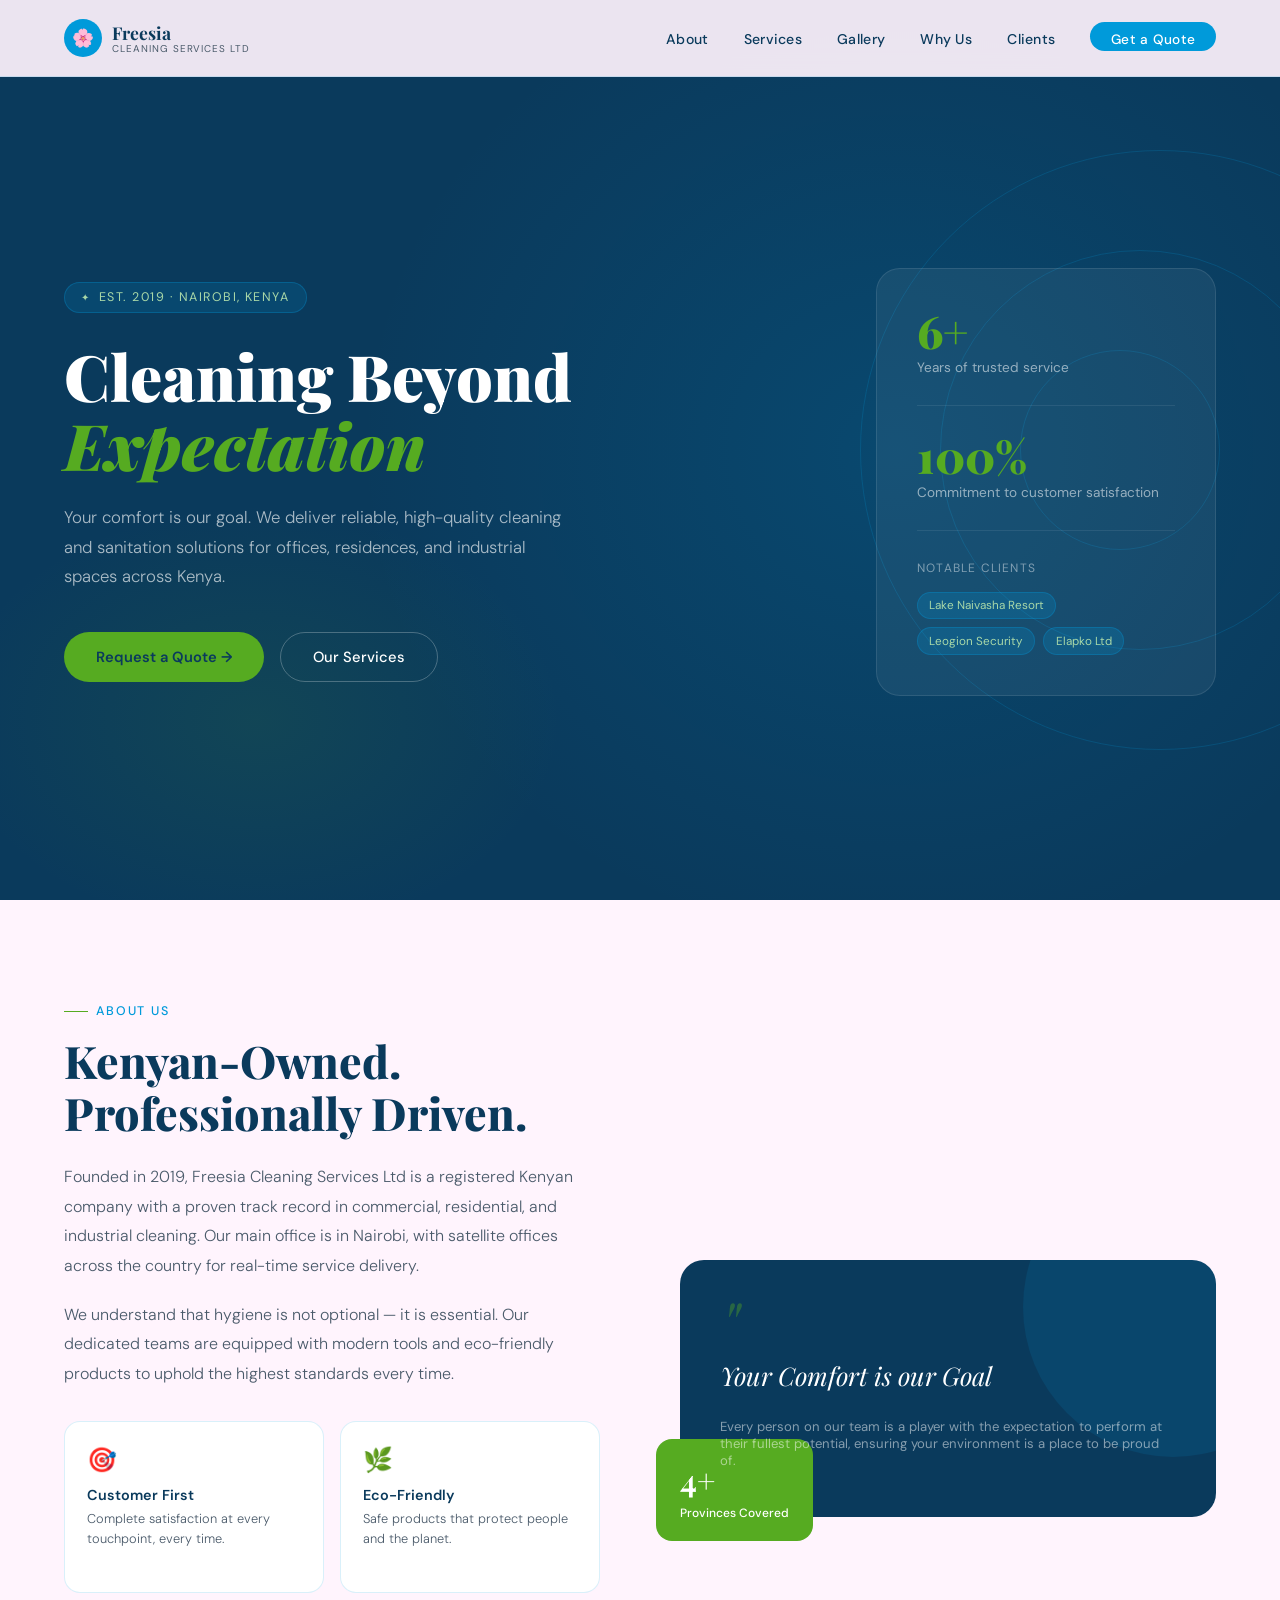
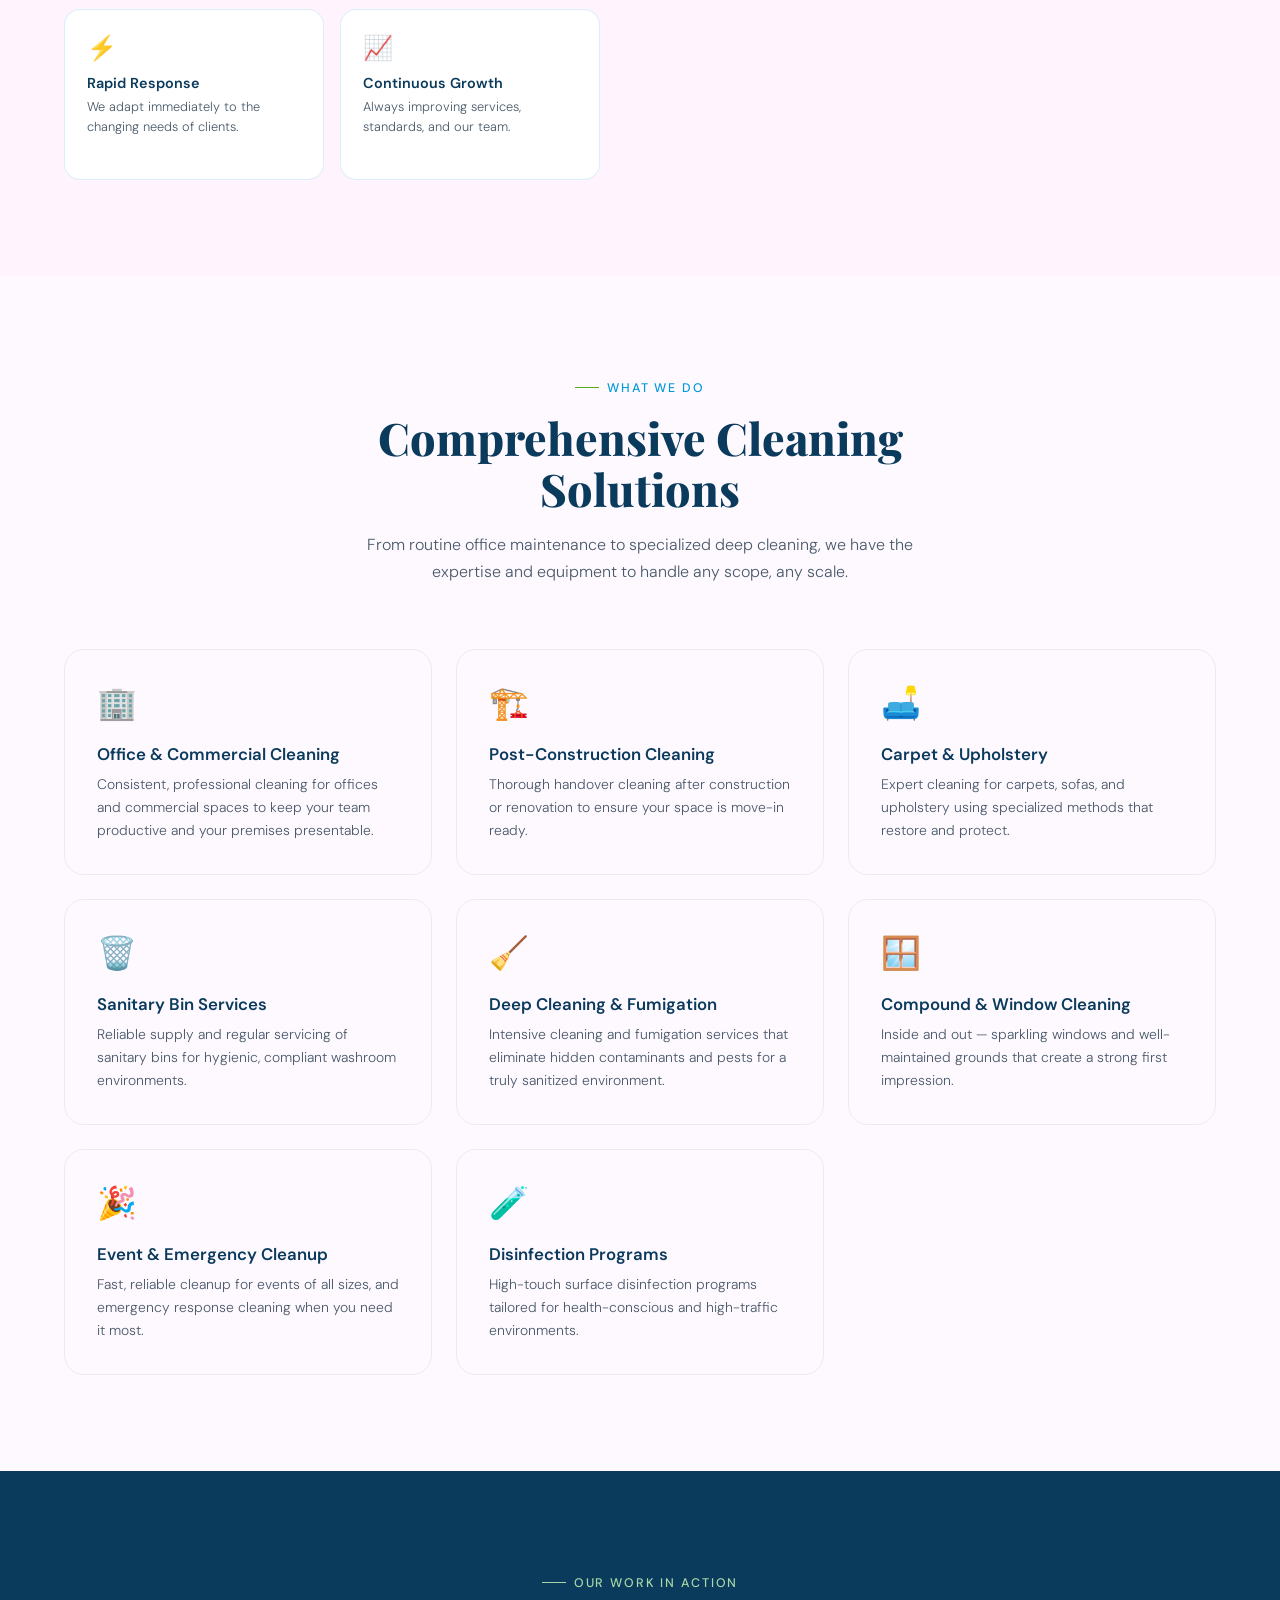
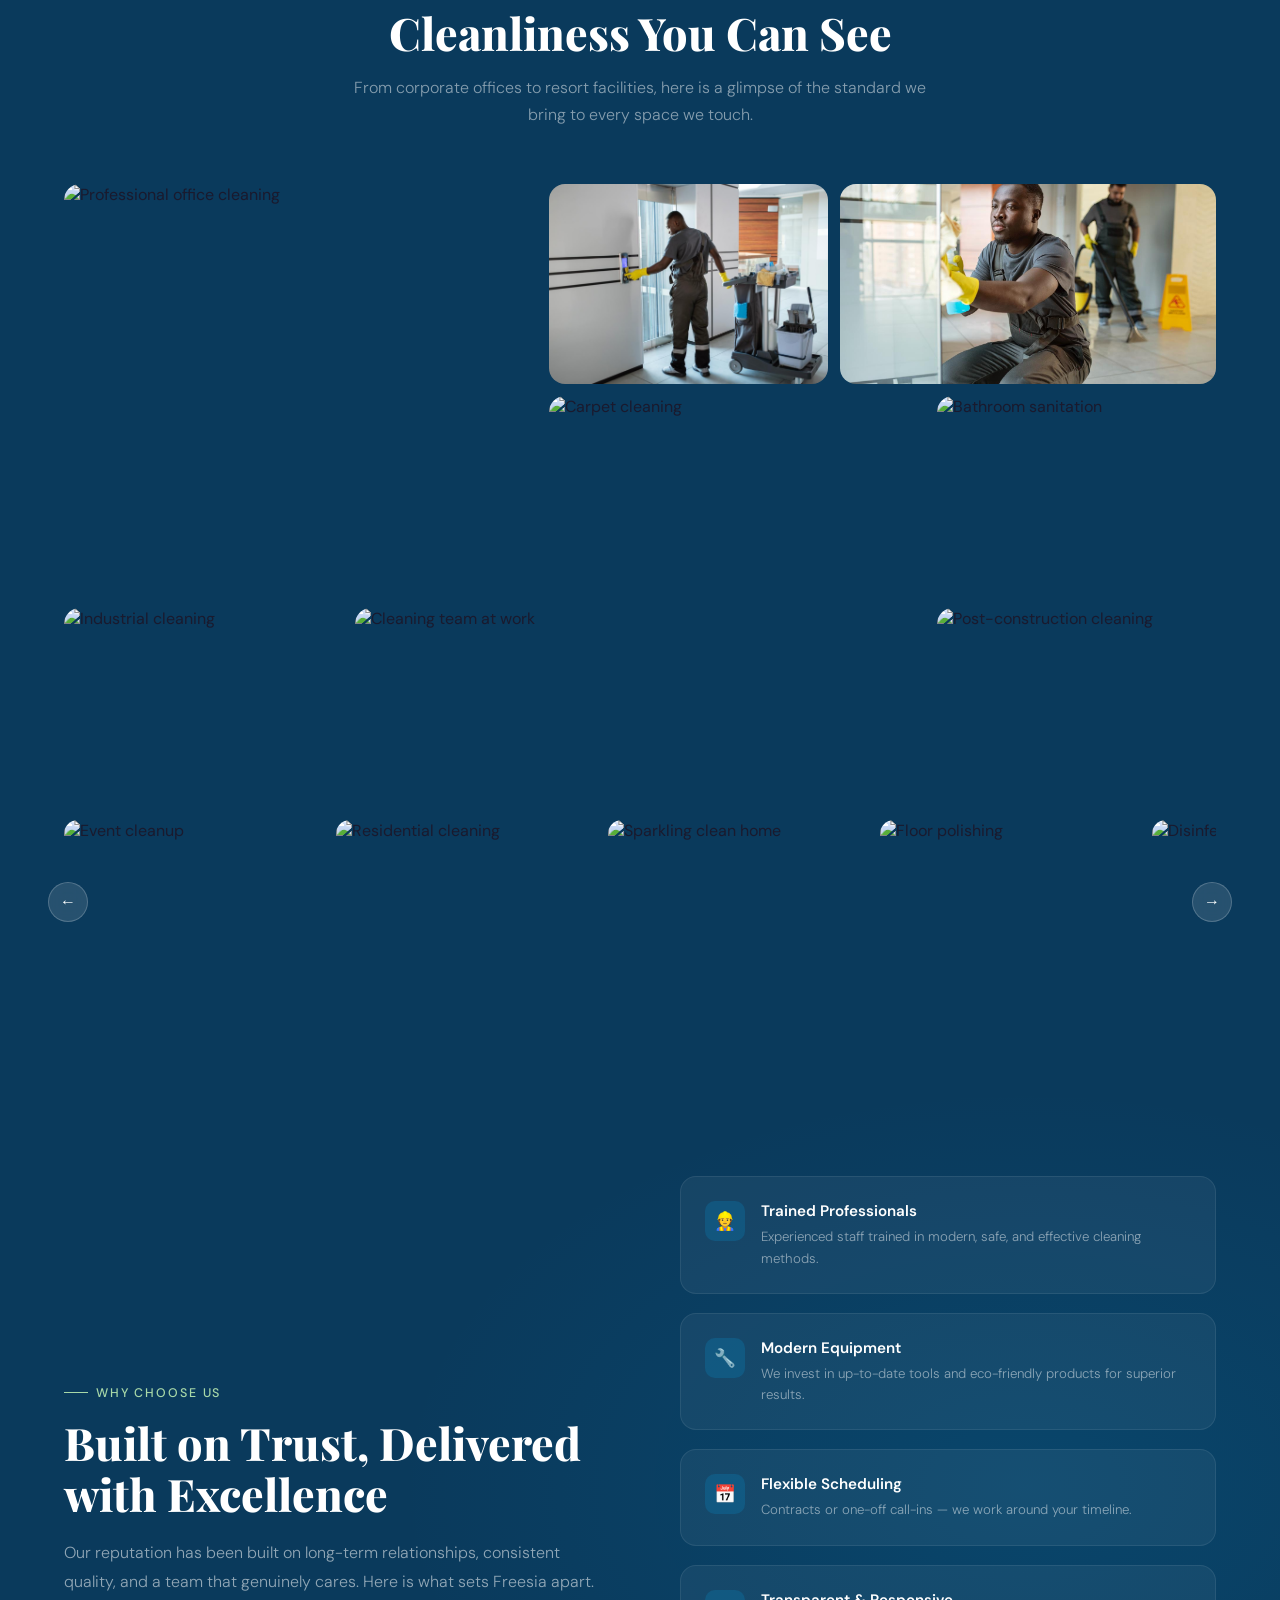
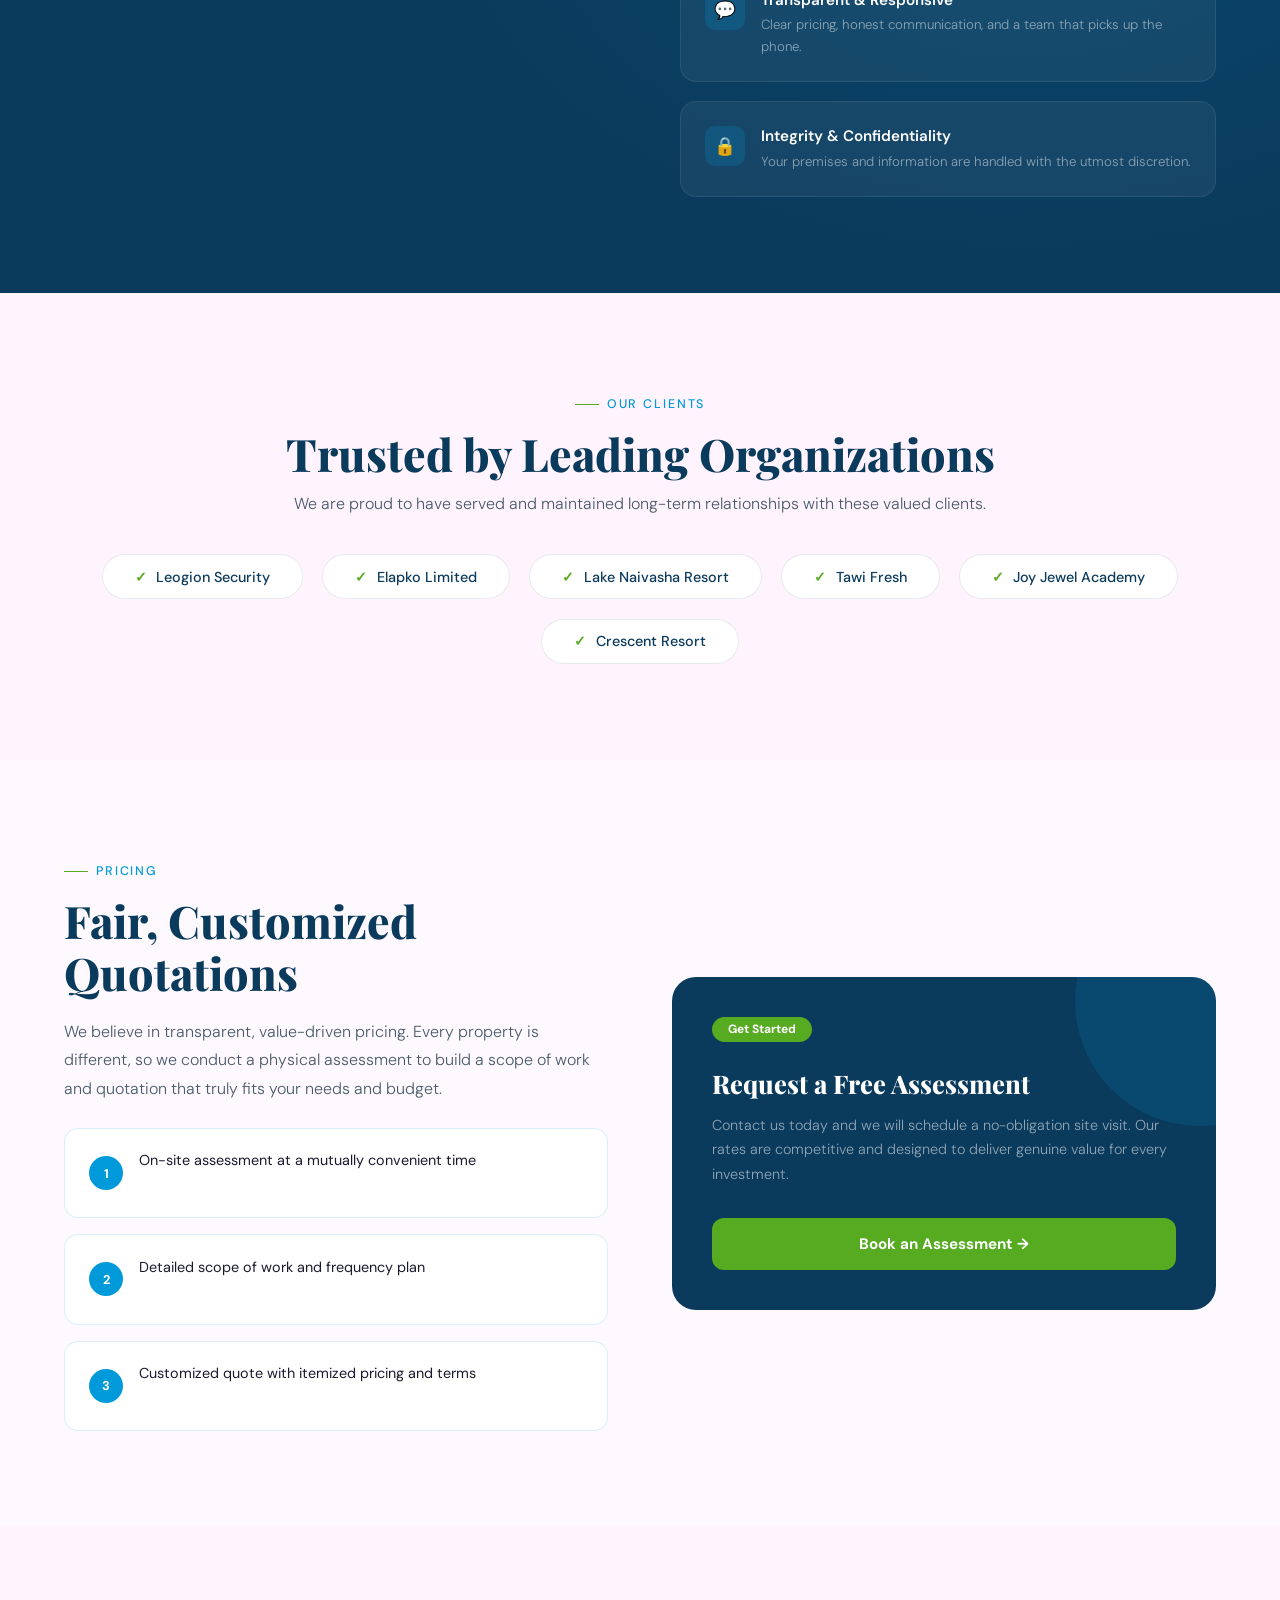
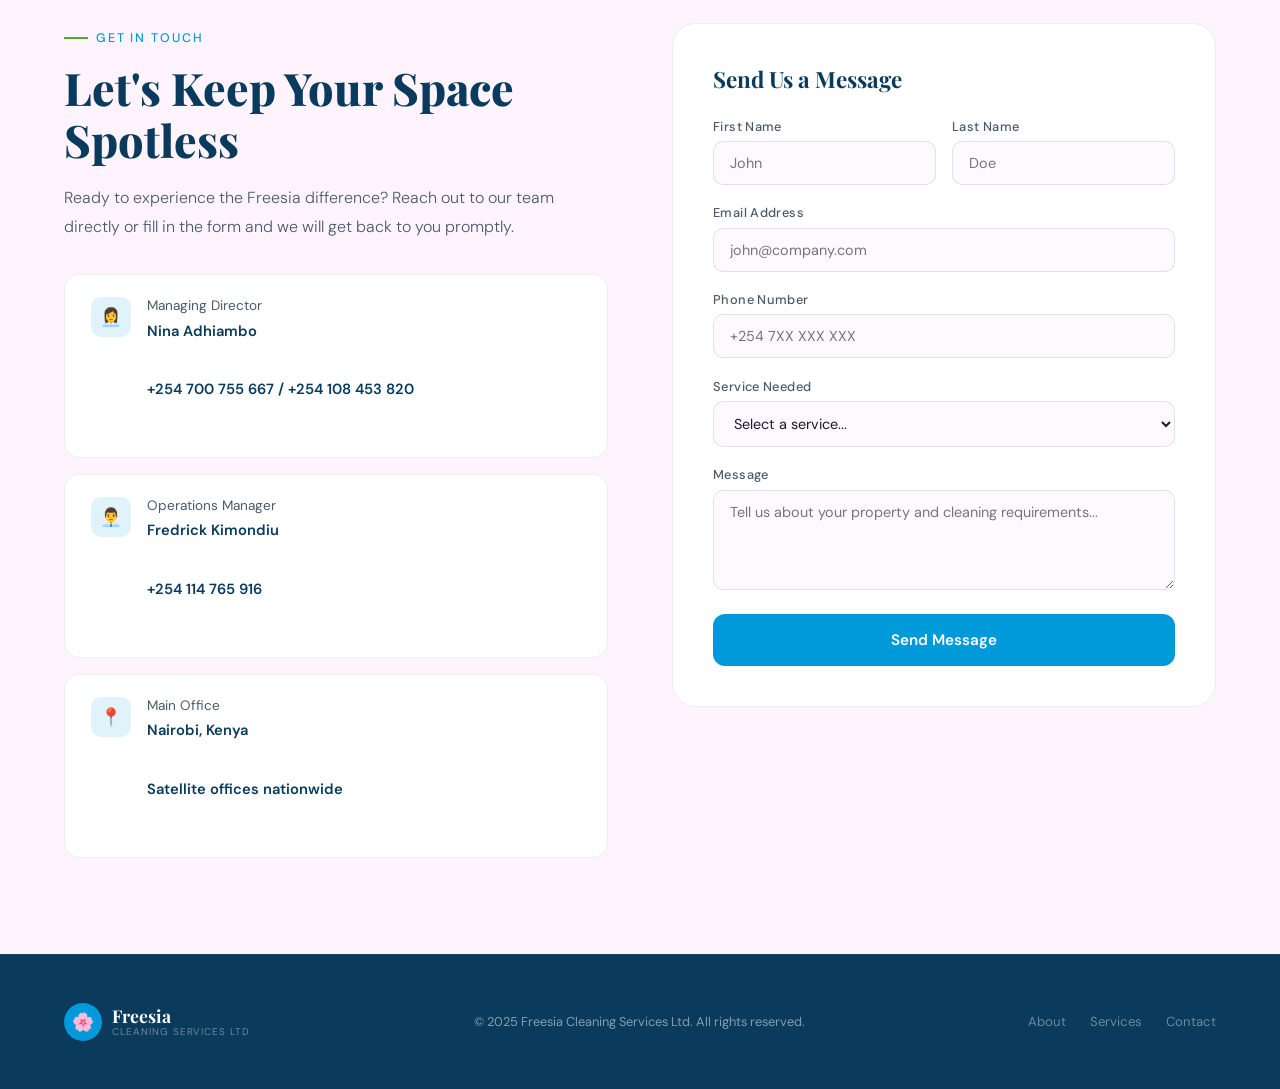
==== commit 768f907a: "add gallery section" ====
--- a/index.html
+++ b/index.html
@@ -70,6 +70,7 @@
       .logo-icon {
         width: 38px;
         height: 38px;
+        background: var(--green-mid);
         border-radius: 50%;
         display: flex;
         align-items: center;
@@ -1145,18 +1146,281 @@
         }
       }
 
-      @media (max-width: 480px) {
-        section {
-          padding: 4rem 5%;
-        }
-        .hero h1 {
-          font-size: 2.4rem;
-        }
-        .hero-card {
-          padding: 1.8rem;
-        }
-        .stat-num {
-          font-size: 2.2rem;
+      /* ── GALLERY ── */
+      #gallery {
+        background: var(--green-deep);
+        padding: 6rem 5%;
+        overflow: hidden;
+      }
+      .gallery-header {
+        text-align: center;
+        max-width: 600px;
+        margin: 0 auto 3.5rem;
+      }
+      .gallery-header .section-tag {
+        justify-content: center;
+        color: var(--green-light);
+      }
+      .gallery-header .section-tag::before {
+        background: var(--green-light);
+      }
+      .gallery-header h2 {
+        color: white;
+      }
+      .gallery-header p {
+        color: rgba(255, 255, 255, 0.5);
+        margin-top: 1rem;
+        font-weight: 300;
+        line-height: 1.7;
+      }
+
+      /* Masonry grid */
+      .gallery-grid {
+        display: grid;
+        grid-template-columns: repeat(12, 1fr);
+        grid-template-rows: repeat(3, 200px);
+        gap: 12px;
+        margin-bottom: 12px;
+      }
+      .gallery-item {
+        position: relative;
+        overflow: hidden;
+        border-radius: 16px;
+        cursor: pointer;
+      }
+      .gallery-item img {
+        width: 100%;
+        height: 100%;
+        object-fit: cover;
+        transition: transform 0.5s ease;
+        display: block;
+      }
+      .gallery-item:hover img {
+        transform: scale(1.07);
+      }
+      .gallery-item-overlay {
+        position: absolute;
+        inset: 0;
+        background: linear-gradient(
+          180deg,
+          transparent 40%,
+          rgba(10, 58, 92, 0.85) 100%
+        );
+        opacity: 0;
+        transition: opacity 0.35s;
+        display: flex;
+        align-items: flex-end;
+        padding: 1.2rem;
+      }
+      .gallery-item:hover .gallery-item-overlay {
+        opacity: 1;
+      }
+      .gallery-item-label {
+        color: white;
+        font-size: 0.82rem;
+        font-weight: 500;
+        display: flex;
+        align-items: center;
+        gap: 0.4rem;
+      }
+      .gallery-item-label::before {
+        content: "📸";
+        font-size: 0.75rem;
+      }
+
+      /* Grid placement */
+      .gi-1 {
+        grid-column: 1 / 6;
+        grid-row: 1 / 3;
+      }
+      .gi-2 {
+        grid-column: 6 / 9;
+        grid-row: 1 / 2;
+      }
+      .gi-3 {
+        grid-column: 9 / 13;
+        grid-row: 1 / 2;
+      }
+      .gi-4 {
+        grid-column: 6 / 10;
+        grid-row: 2 / 4;
+      }
+      .gi-5 {
+        grid-column: 10/ 13;
+        grid-row: 2 / 3;
+      }
+      .gi-6 {
+        grid-column: 1 / 4;
+        grid-row: 3 / 4;
+      }
+      .gi-7 {
+        grid-column: 4 / 6;
+        grid-row: 3 / 4;
+      }
+      .gi-8 {
+        grid-column: 10/ 13;
+        grid-row: 3 / 4;
+      }
+
+      /* Carousel strip */
+      .gallery-strip-wrap {
+        position: relative;
+      }
+      .gallery-strip {
+        display: flex;
+        gap: 12px;
+        overflow-x: auto;
+        scroll-snap-type: x mandatory;
+        scrollbar-width: none;
+        -ms-overflow-style: none;
+        padding-bottom: 4px;
+      }
+      .gallery-strip::-webkit-scrollbar {
+        display: none;
+      }
+      .gallery-strip-item {
+        flex: 0 0 260px;
+        height: 160px;
+        border-radius: 14px;
+        overflow: hidden;
+        scroll-snap-align: start;
+        position: relative;
+        cursor: pointer;
+      }
+      .gallery-strip-item img {
+        width: 100%;
+        height: 100%;
+        object-fit: cover;
+        transition: transform 0.4s ease;
+      }
+      .gallery-strip-item:hover img {
+        transform: scale(1.08);
+      }
+
+      .strip-btn {
+        position: absolute;
+        top: 50%;
+        transform: translateY(-50%);
+        width: 40px;
+        height: 40px;
+        border-radius: 50%;
+        background: rgba(255, 255, 255, 0.12);
+        backdrop-filter: blur(8px);
+        border: 1px solid rgba(255, 255, 255, 0.2);
+        color: white;
+        font-size: 1rem;
+        cursor: pointer;
+        display: flex;
+        align-items: center;
+        justify-content: center;
+        transition: background 0.2s;
+        z-index: 5;
+      }
+      .strip-btn:hover {
+        background: var(--green-mid);
+        border-color: var(--green-mid);
+      }
+      .strip-btn-prev {
+        left: -16px;
+      }
+      .strip-btn-next {
+        right: -16px;
+      }
+
+      /* Lightbox */
+      .lightbox {
+        display: none;
+        position: fixed;
+        inset: 0;
+        z-index: 999;
+        background: rgba(10, 20, 40, 0.95);
+        backdrop-filter: blur(6px);
+        align-items: center;
+        justify-content: center;
+      }
+      .lightbox.open {
+        display: flex;
+      }
+      .lightbox-img {
+        max-width: 88vw;
+        max-height: 85vh;
+        border-radius: 16px;
+        box-shadow: 0 30px 80px rgba(0, 0, 0, 0.5);
+        object-fit: contain;
+      }
+      .lightbox-close {
+        position: fixed;
+        top: 1.5rem;
+        right: 1.5rem;
+        width: 44px;
+        height: 44px;
+        border-radius: 50%;
+        background: rgba(255, 255, 255, 0.1);
+        border: 1px solid rgba(255, 255, 255, 0.2);
+        color: white;
+        font-size: 1.1rem;
+        cursor: pointer;
+        display: flex;
+        align-items: center;
+        justify-content: center;
+        transition: background 0.2s;
+      }
+      .lightbox-close:hover {
+        background: rgba(255, 255, 255, 0.2);
+      }
+      .lightbox-caption {
+        position: fixed;
+        bottom: 2rem;
+        left: 50%;
+        transform: translateX(-50%);
+        color: rgba(255, 255, 255, 0.6);
+        font-size: 0.85rem;
+        text-align: center;
+      }
+
+      @media (max-width: 900px) {
+        .gallery-grid {
+          grid-template-columns: 1fr 1fr;
+          grid-template-rows: auto;
+        }
+        .gi-1,
+        .gi-2,
+        .gi-3,
+        .gi-4,
+        .gi-5,
+        .gi-6,
+        .gi-7,
+        .gi-8 {
+          grid-column: auto;
+          grid-row: auto;
+          height: 180px;
+        }
+        .gi-1 {
+          grid-column: 1 / 3;
+          height: 220px;
+        }
+      }
+
+      @media (max-width: 560px) {
+        .gallery-grid {
+          grid-template-columns: 1fr;
+        }
+        .gi-1,
+        .gi-2,
+        .gi-3,
+        .gi-4,
+        .gi-5,
+        .gi-6,
+        .gi-7,
+        .gi-8 {
+          grid-column: 1;
+          height: 180px;
+        }
+        .gi-1 {
+          height: 220px;
+        }
+        .strip-btn {
+          display: none;
         }
       }
     </style>
@@ -1165,7 +1429,7 @@
     <!-- NAV -->
     <nav id="navbar">
       <a href="#" class="logo">
-        <img class="logo-icon" src="/photos/Freesia Logo.svg" />
+        <div class="logo-icon">🌸</div>
         <div class="logo-text">
           Freesia
           <span>Cleaning Services Ltd</span>
@@ -1174,6 +1438,7 @@
       <ul class="nav-links" id="navLinks">
         <li><a href="#about">About</a></li>
         <li><a href="#services">Services</a></li>
+        <li><a href="#gallery">Gallery</a></li>
         <li><a href="#why">Why Us</a></li>
         <li><a href="#clients">Clients</a></li>
         <li><a href="#contact" class="nav-cta">Get a Quote</a></li>
@@ -1362,6 +1627,170 @@
         </div>
       </div>
     </section>
+
+    <!-- GALLERY -->
+    <section id="gallery">
+      <div class="gallery-header reveal">
+        <div class="section-tag">Our Work in Action</div>
+        <h2>Cleanliness You Can See</h2>
+        <p>
+          From corporate offices to resort facilities, here is a glimpse of the
+          standard we bring to every space we touch.
+        </p>
+      </div>
+
+      <!-- Masonry Grid -->
+      <div class="gallery-grid reveal">
+        <div class="gallery-item gi-1" onclick="openLightbox(this)">
+          <img
+            src="https://images.unsplash.com/photo-1581578731548-c64695cc6952?w=800&q=80"
+            alt="Professional office cleaning"
+            loading="lazy"
+          />
+          <div class="gallery-item-overlay">
+            <span class="gallery-item-label">Office Deep Clean</span>
+          </div>
+        </div>
+        <div class="gallery-item gi-2" onclick="openLightbox(this)">
+          <img
+            src="photos/man with equipment.jpeg"
+            alt="Kitchen and commercial cleaning"
+            loading="lazy"
+          />
+          <div class="gallery-item-overlay">
+            <span class="gallery-item-label">Commercial Kitchen</span>
+          </div>
+        </div>
+        <div class="gallery-item gi-3" onclick="openLightbox(this)">
+          <img
+            src="photos/two men cleaning.jpeg"
+            alt="Window cleaning"
+            loading="lazy"
+          />
+          <div class="gallery-item-overlay">
+            <span class="gallery-item-label">Window Cleaning</span>
+          </div>
+        </div>
+        <div class="gallery-item gi-4" onclick="openLightbox(this)">
+          <img
+            src="https://images.unsplash.com/photo-1558618666-fcd25c85cd64?w=700&q=80"
+            alt="Carpet cleaning"
+            loading="lazy"
+          />
+          <div class="gallery-item-overlay">
+            <span class="gallery-item-label">Carpet & Upholstery</span>
+          </div>
+        </div>
+        <div class="gallery-item gi-5" onclick="openLightbox(this)">
+          <img
+            src="https://images.unsplash.com/photo-1584622781564-1d987f7333c1?w=600&q=80"
+            alt="Bathroom sanitation"
+            loading="lazy"
+          />
+          <div class="gallery-item-overlay">
+            <span class="gallery-item-label">Washroom Sanitizing</span>
+          </div>
+        </div>
+        <div class="gallery-item gi-6" onclick="openLightbox(this)">
+          <img
+            src="https://images.unsplash.com/photo-1563453392212-326f5e854473?w=600&q=80"
+            alt="Industrial cleaning"
+            loading="lazy"
+          />
+          <div class="gallery-item-overlay">
+            <span class="gallery-item-label">Industrial Spaces</span>
+          </div>
+        </div>
+        <div class="gallery-item gi-7" onclick="openLightbox(this)">
+          <img
+            src="https://images.unsplash.com/photo-1585771724684-38269d6639fd?w=500&q=80"
+            alt="Cleaning team at work"
+            loading="lazy"
+          />
+          <div class="gallery-item-overlay">
+            <span class="gallery-item-label">Our Team</span>
+          </div>
+        </div>
+        <div class="gallery-item gi-8" onclick="openLightbox(this)">
+          <img
+            src="https://images.unsplash.com/photo-1571689936114-b26fe8f0b2db?w=600&q=80"
+            alt="Post-construction cleaning"
+            loading="lazy"
+          />
+          <div class="gallery-item-overlay">
+            <span class="gallery-item-label">Post-Construction</span>
+          </div>
+        </div>
+      </div>
+
+      <!-- Scrollable Strip -->
+      <div class="gallery-strip-wrap reveal" style="margin-top: 0">
+        <button class="strip-btn strip-btn-prev" onclick="scrollStrip(-1)">
+          &#8592;
+        </button>
+        <div class="gallery-strip" id="galleryStrip">
+          <div class="gallery-strip-item" onclick="openLightbox(this)">
+            <img
+              src="https://images.unsplash.com/photo-1556909114-f6e7ad7d3136?w=500&q=80"
+              alt="Event cleanup"
+              loading="lazy"
+            />
+          </div>
+          <div class="gallery-strip-item" onclick="openLightbox(this)">
+            <img
+              src="https://images.unsplash.com/photo-1600585154340-be6161a56a0c?w=500&q=80"
+              alt="Residential cleaning"
+              loading="lazy"
+            />
+          </div>
+          <div class="gallery-strip-item" onclick="openLightbox(this)">
+            <img
+              src="https://images.unsplash.com/photo-1600566753086-00f18fb6b3ea?w=500&q=80"
+              alt="Sparkling clean home"
+              loading="lazy"
+            />
+          </div>
+          <div class="gallery-strip-item" onclick="openLightbox(this)">
+            <img
+              src="https://images.unsplash.com/photo-1521783593447-5702b9bfd267?w=500&q=80"
+              alt="Floor polishing"
+              loading="lazy"
+            />
+          </div>
+          <div class="gallery-strip-item" onclick="openLightbox(this)">
+            <img
+              src="https://images.unsplash.com/photo-1596910547897-97b3cfef5ec4?w=500&q=80"
+              alt="Disinfection service"
+              loading="lazy"
+            />
+          </div>
+          <div class="gallery-strip-item" onclick="openLightbox(this)">
+            <img
+              src="https://images.unsplash.com/photo-1486946255434-2466348c2166?w=500&q=80"
+              alt="Hotel room cleaning"
+              loading="lazy"
+            />
+          </div>
+          <div class="gallery-strip-item" onclick="openLightbox(this)">
+            <img
+              src="https://images.unsplash.com/photo-1464822759023-fed622ff2c3b?w=500&q=80"
+              alt="Compound cleaning outdoors"
+              loading="lazy"
+            />
+          </div>
+        </div>
+        <button class="strip-btn strip-btn-next" onclick="scrollStrip(1)">
+          &#8594;
+        </button>
+      </div>
+    </section>
+
+    <!-- LIGHTBOX -->
+    <div class="lightbox" id="lightbox" onclick="closeLightbox(event)">
+      <button class="lightbox-close" onclick="closeLightbox()">✕</button>
+      <img class="lightbox-img" id="lightboxImg" src="" alt="" />
+      <div class="lightbox-caption" id="lightboxCaption"></div>
+    </div>
 
     <!-- WHY US -->
     <section id="why">
@@ -1451,6 +1880,8 @@
         <div class="client-pill">Leogion Security</div>
         <div class="client-pill">Elapko Limited</div>
         <div class="client-pill">Lake Naivasha Resort</div>
+        <div class="client-pill">Tawi Fresh</div>
+        <div class="client-pill">Joy Jewel Academy</div>
         <div class="client-pill">Crescent Resort</div>
       </div>
     </section>
@@ -1522,8 +1953,8 @@
               <div class="contact-icon">👨‍💼</div>
               <div class="contact-info">
                 <h4>Operations Manager</h4>
-                <p>Leonard Chepkongo</p>
-                <p><a href="tel:+254724866375">+254 724 866 375</a></p>
+                <p>Fredrick Kimondiu</p>
+                <p><a href="tel:+254724866375">+254 114 765 916</a></p>
               </div>
             </div>
             <div class="contact-card">
@@ -1643,13 +2074,49 @@
         const btn = e.target;
         btn.textContent = "✓ Message Sent!";
         btn.style.background = "var(--green-fresh)";
-        btn.style.color = "var(--green-deep)";
+        btn.style.color = "white";
         setTimeout(() => {
           btn.textContent = "Send Message";
           btn.style.background = "";
           btn.style.color = "";
         }, 3000);
       }
+
+      // Lightbox
+      function openLightbox(el) {
+        const img = el.querySelector("img");
+        const label = el.querySelector(
+          ".gallery-item-label, .gallery-strip-item img",
+        );
+        document.getElementById("lightboxImg").src = img.src.replace(
+          /w=\d+/,
+          "w=1400",
+        );
+        document.getElementById("lightboxImg").alt = img.alt;
+        document.getElementById("lightboxCaption").textContent = img.alt;
+        document.getElementById("lightbox").classList.add("open");
+        document.body.style.overflow = "hidden";
+      }
+      function closeLightbox(e) {
+        if (
+          !e ||
+          e.target === document.getElementById("lightbox") ||
+          e.target.classList.contains("lightbox-close")
+        ) {
+          document.getElementById("lightbox").classList.remove("open");
+          document.body.style.overflow = "";
+        }
+      }
+      document.addEventListener("keydown", (e) => {
+        if (e.key === "Escape")
+          closeLightbox({ target: document.getElementById("lightbox") });
+      });
+
+      // Strip scroll
+      function scrollStrip(dir) {
+        const strip = document.getElementById("galleryStrip");
+        strip.scrollBy({ left: dir * 560, behavior: "smooth" });
+      }
     </script>
   </body>
 </html>
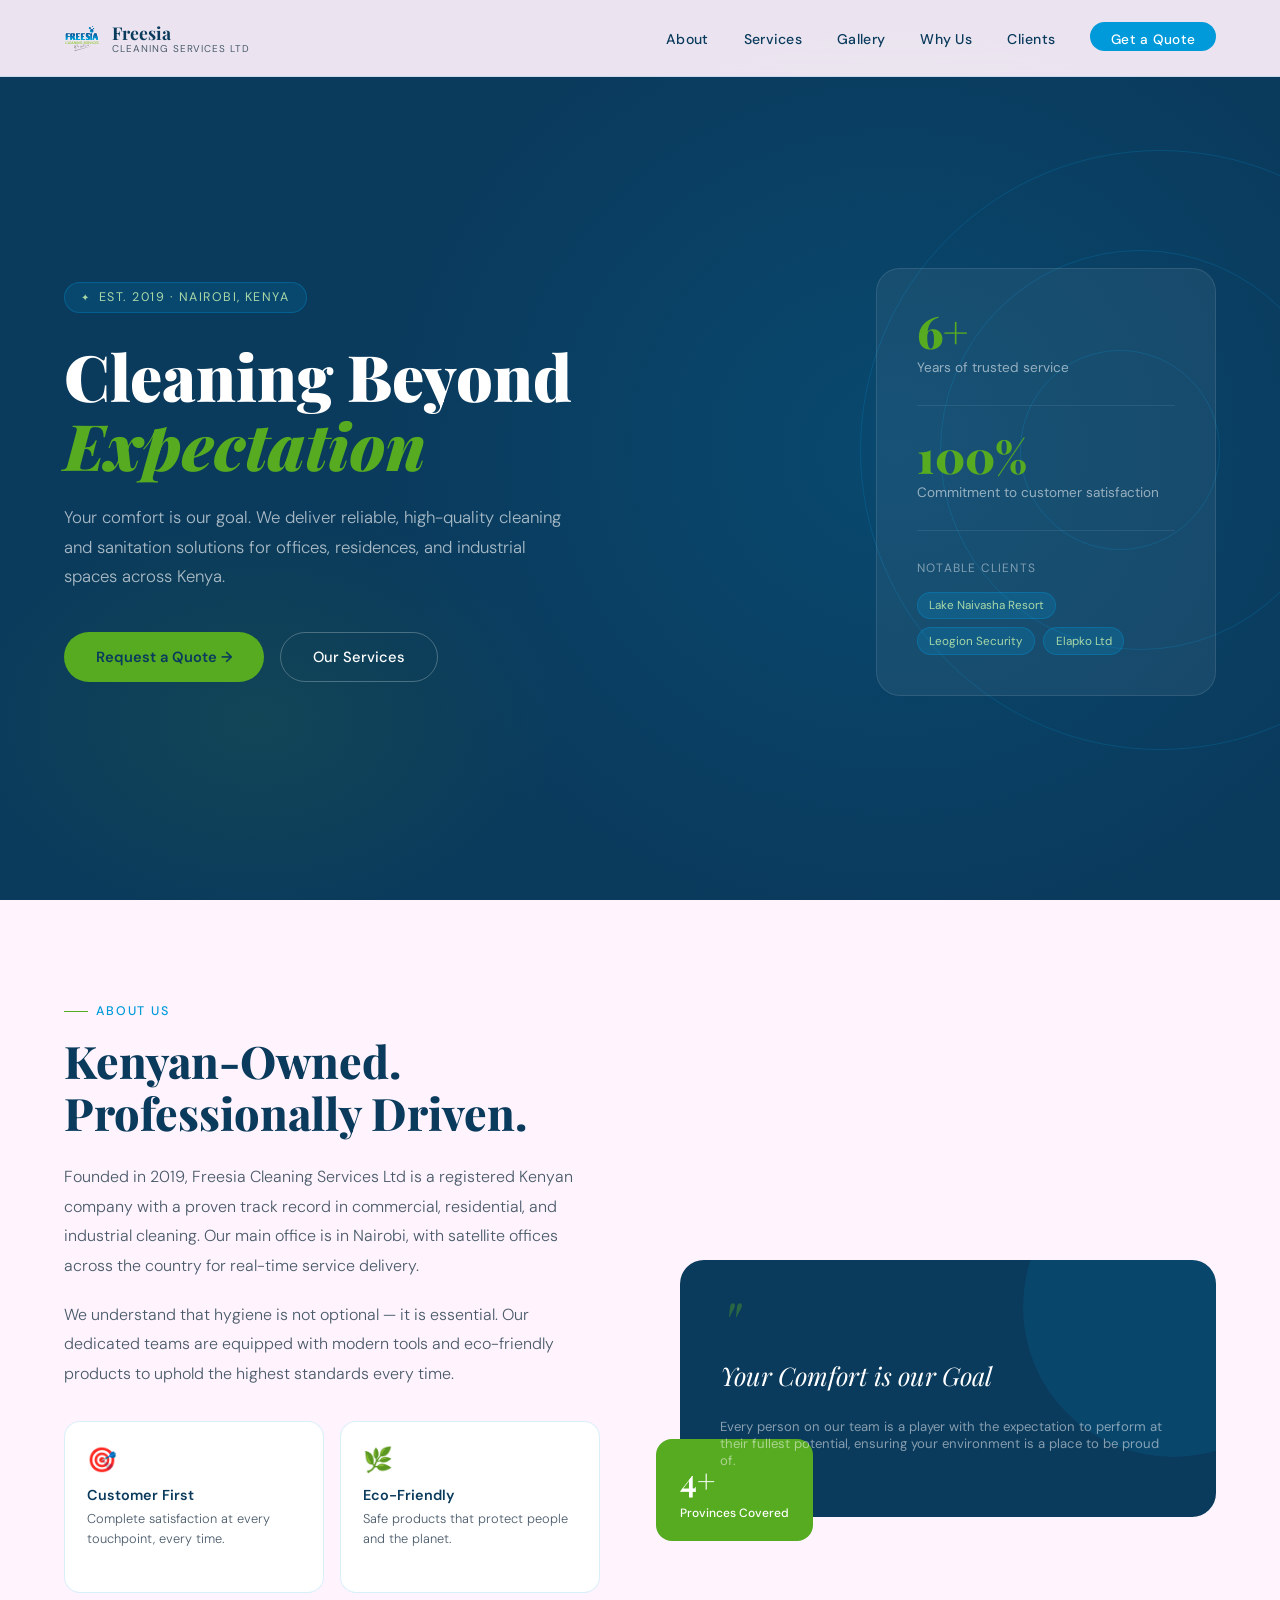
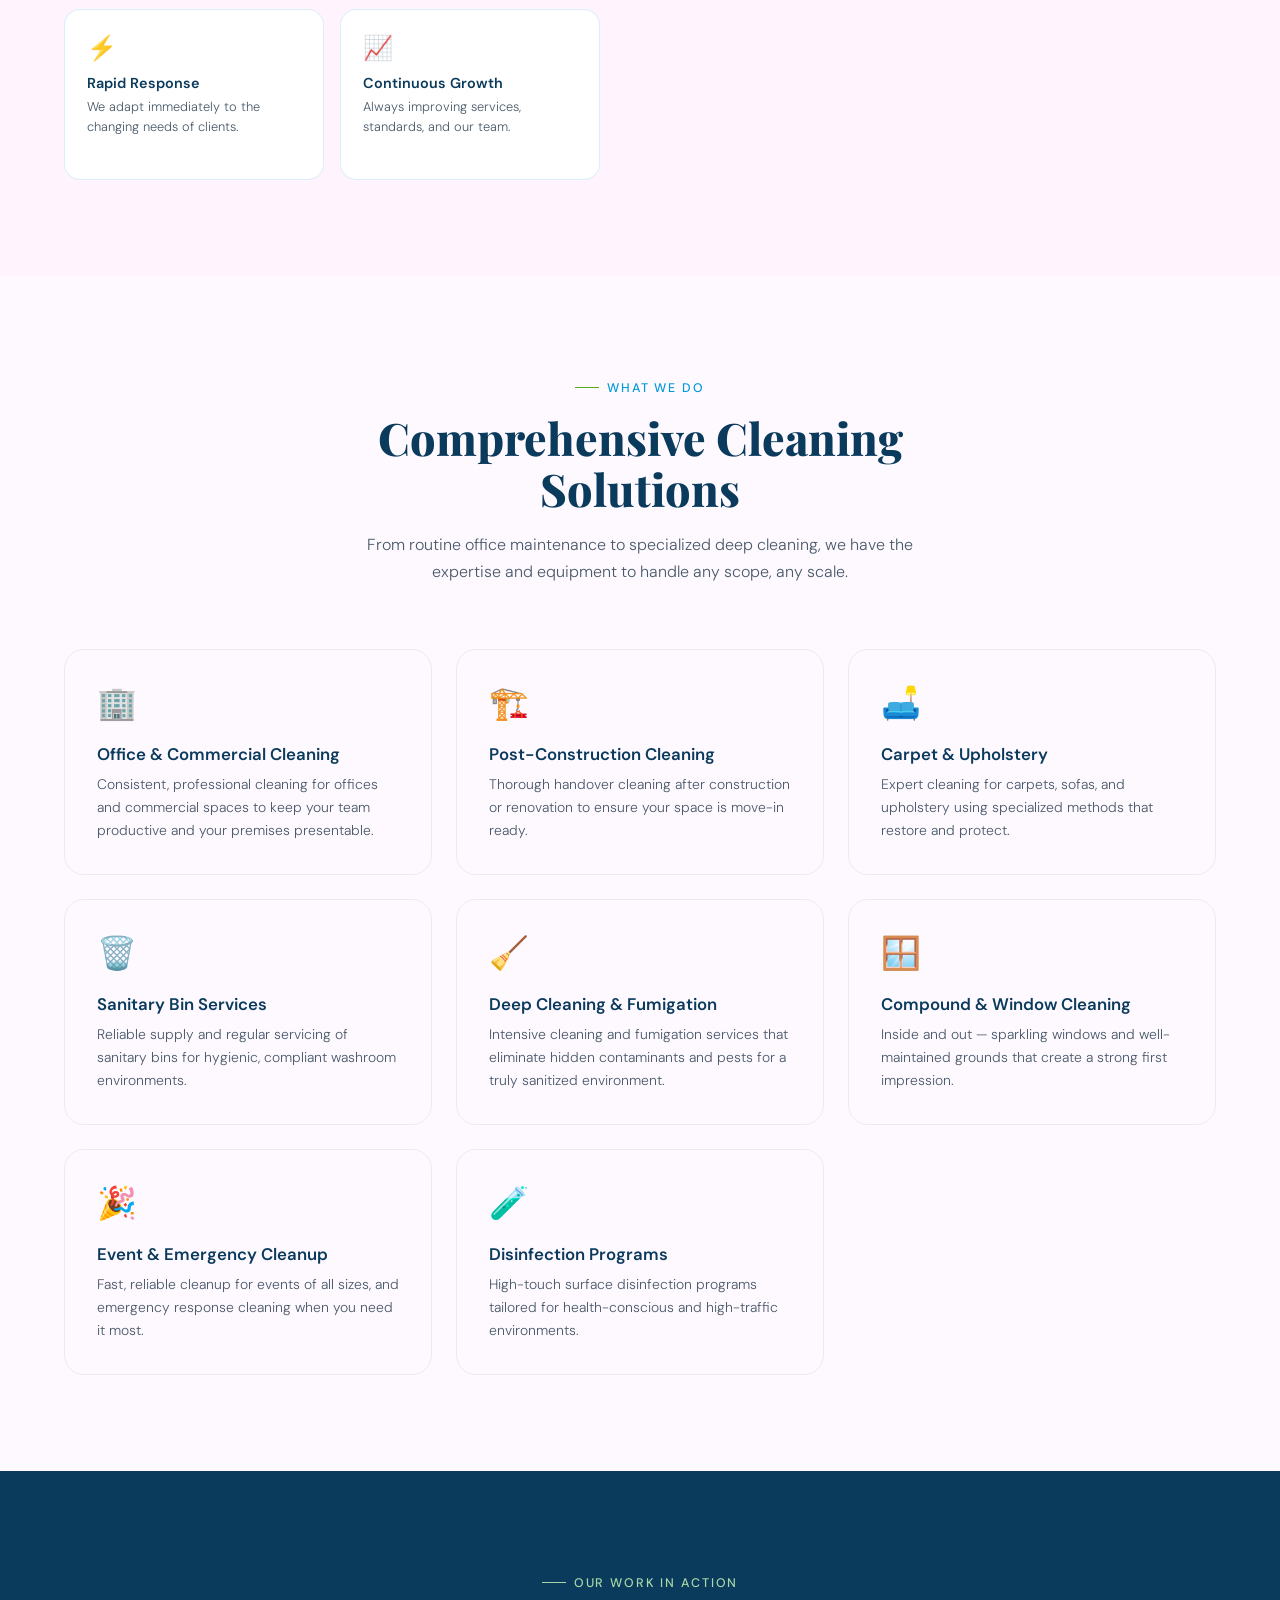
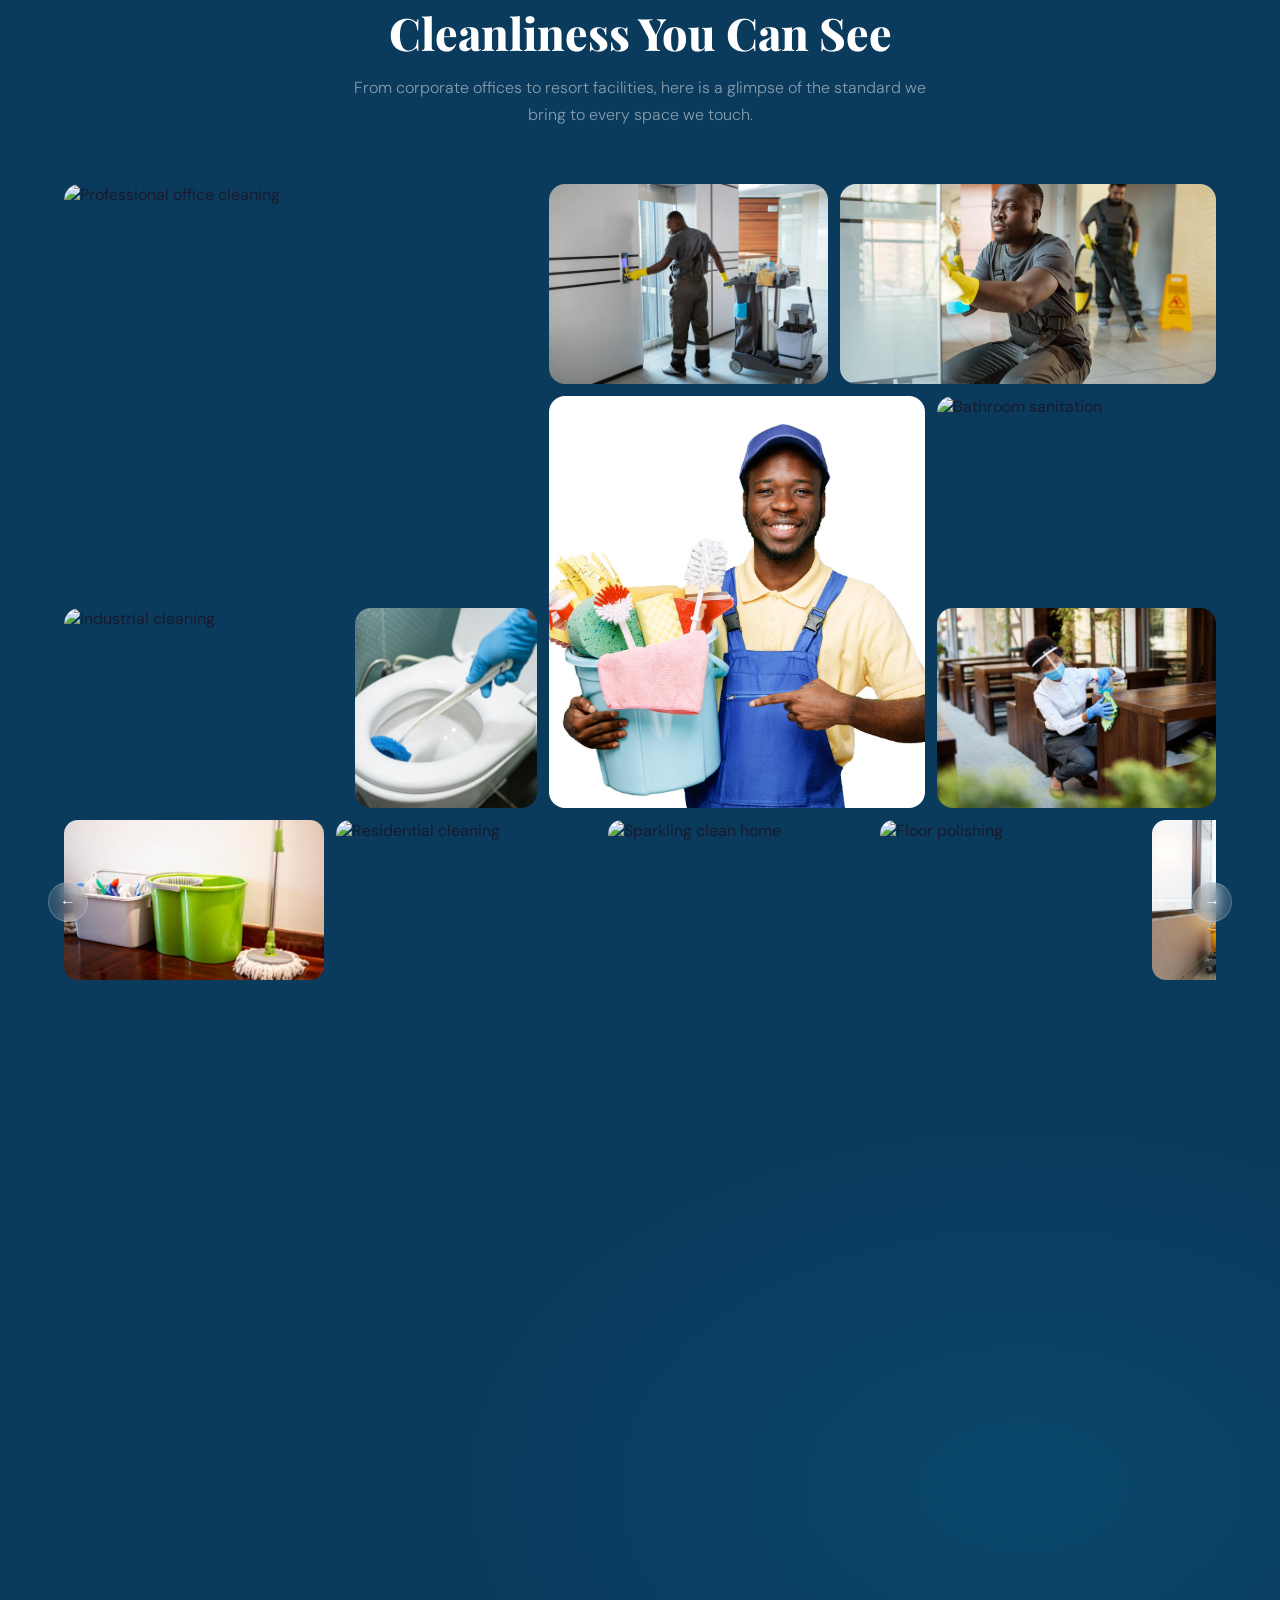
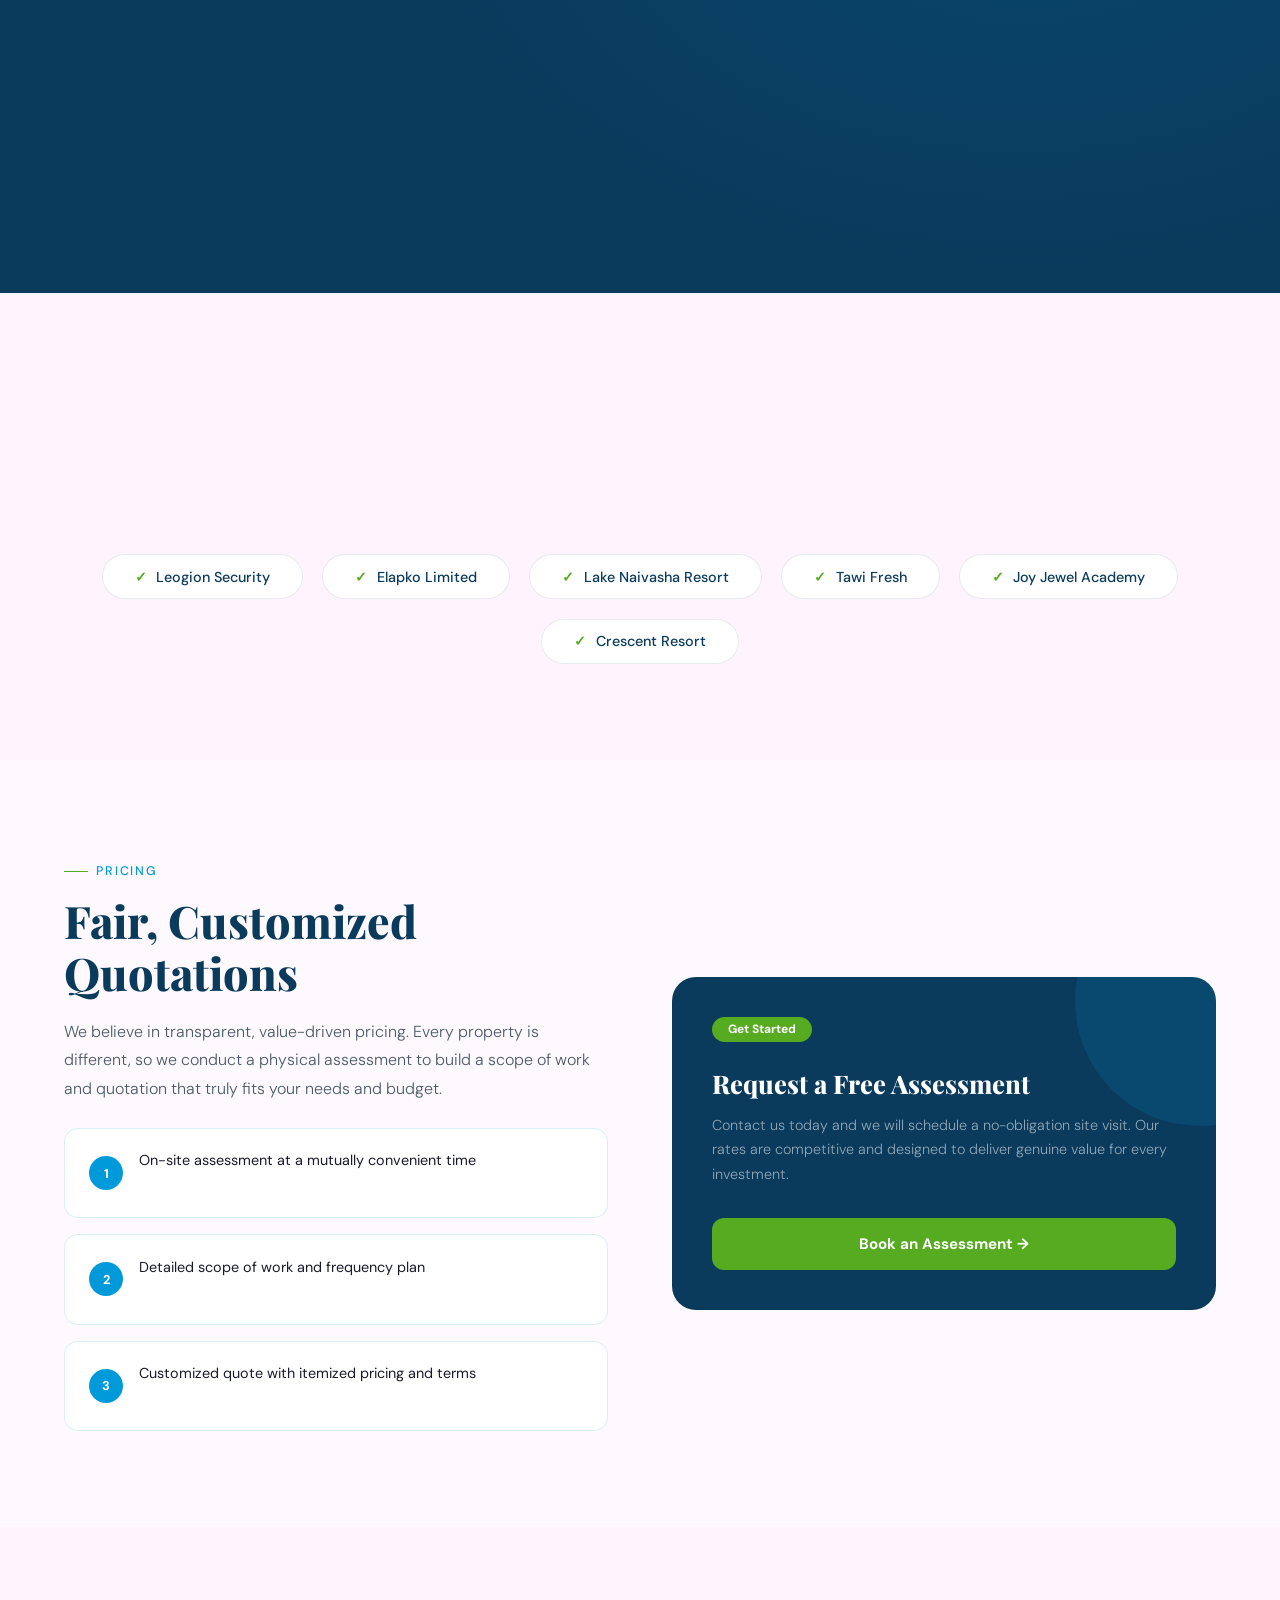
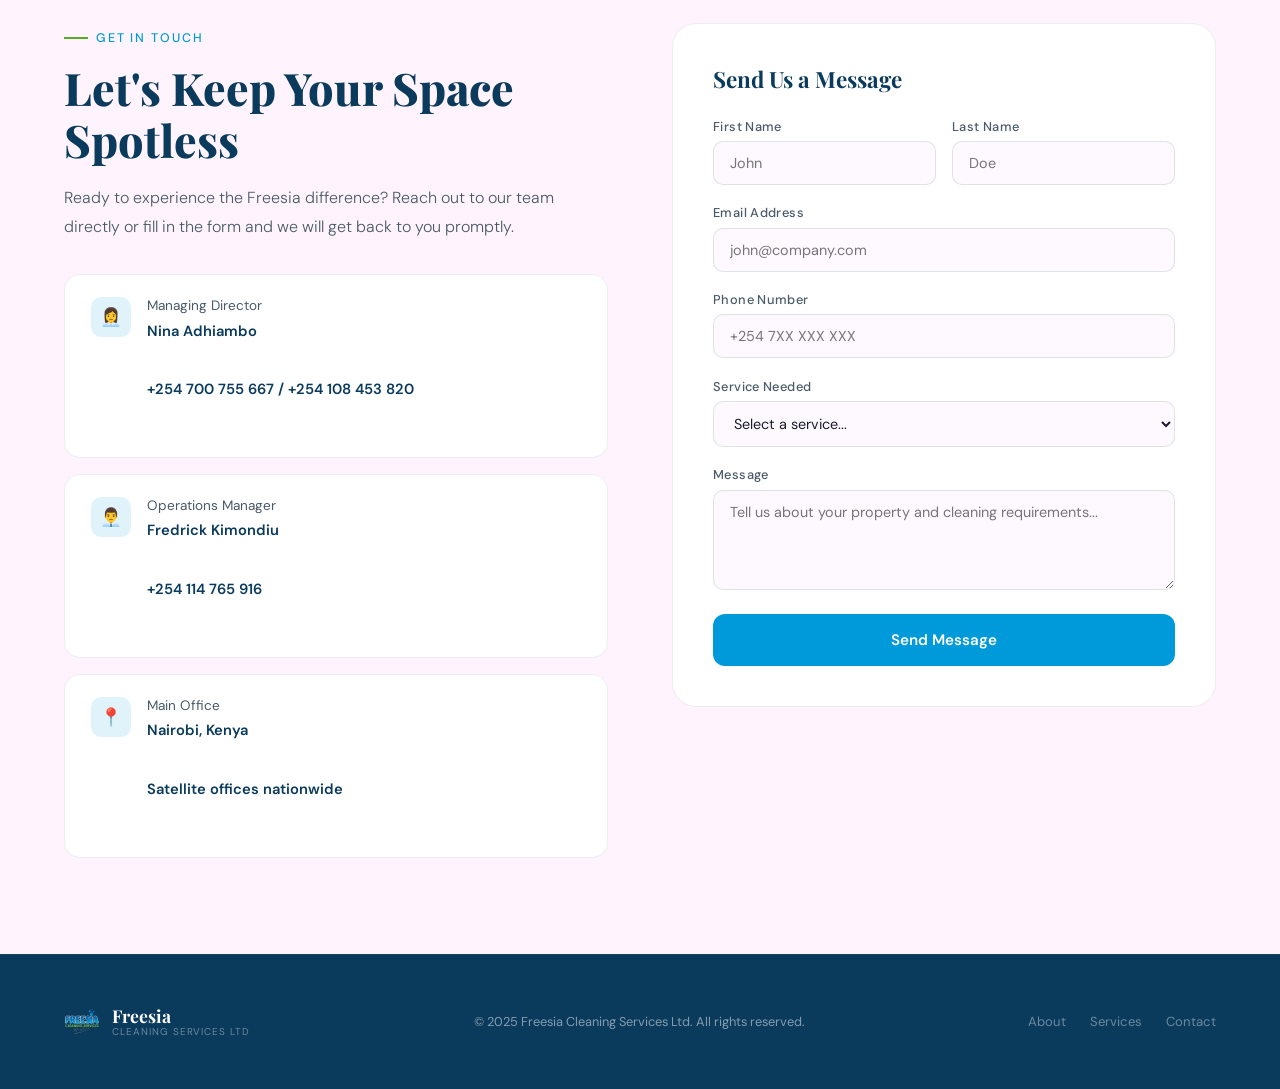
==== commit 821b0348: "added more photos" ====
--- a/index.html
+++ b/index.html
@@ -70,7 +70,6 @@
       .logo-icon {
         width: 38px;
         height: 38px;
-        background: var(--green-mid);
         border-radius: 50%;
         display: flex;
         align-items: center;
@@ -1429,7 +1428,7 @@
     <!-- NAV -->
     <nav id="navbar">
       <a href="#" class="logo">
-        <div class="logo-icon">🌸</div>
+        <div class="logo-icon"><img src="photos/Freesia Logo.svg" /></div>
         <div class="logo-text">
           Freesia
           <span>Cleaning Services Ltd</span>
@@ -1673,7 +1672,7 @@
         </div>
         <div class="gallery-item gi-4" onclick="openLightbox(this)">
           <img
-            src="https://images.unsplash.com/photo-1558618666-fcd25c85cd64?w=700&q=80"
+            src="photos/man with bucket.jpeg"
             alt="Carpet cleaning"
             loading="lazy"
           />
@@ -1703,7 +1702,7 @@
         </div>
         <div class="gallery-item gi-7" onclick="openLightbox(this)">
           <img
-            src="https://images.unsplash.com/photo-1585771724684-38269d6639fd?w=500&q=80"
+            src="photos/cleaning toilet.jpeg"
             alt="Cleaning team at work"
             loading="lazy"
           />
@@ -1713,7 +1712,7 @@
         </div>
         <div class="gallery-item gi-8" onclick="openLightbox(this)">
           <img
-            src="https://images.unsplash.com/photo-1571689936114-b26fe8f0b2db?w=600&q=80"
+            src="photos/lady wiping chair.jpeg"
             alt="Post-construction cleaning"
             loading="lazy"
           />
@@ -1731,7 +1730,7 @@
         <div class="gallery-strip" id="galleryStrip">
           <div class="gallery-strip-item" onclick="openLightbox(this)">
             <img
-              src="https://images.unsplash.com/photo-1556909114-f6e7ad7d3136?w=500&q=80"
+              src="photos/mop and bucket.jpeg"
               alt="Event cleanup"
               loading="lazy"
             />
@@ -1759,7 +1758,7 @@
           </div>
           <div class="gallery-strip-item" onclick="openLightbox(this)">
             <img
-              src="https://images.unsplash.com/photo-1596910547897-97b3cfef5ec4?w=500&q=80"
+              src="photos/cleaning equipment.jpeg"
               alt="Disinfection service"
               loading="lazy"
             />
@@ -1773,7 +1772,7 @@
           </div>
           <div class="gallery-strip-item" onclick="openLightbox(this)">
             <img
-              src="https://images.unsplash.com/photo-1464822759023-fed622ff2c3b?w=500&q=80"
+              src="photos/cleaning supplies.jpeg"
               alt="Compound cleaning outdoors"
               loading="lazy"
             />
@@ -2017,7 +2016,7 @@
     <!-- FOOTER -->
     <footer>
       <a href="#" class="logo">
-        <div class="logo-icon">🌸</div>
+        <div class="logo-icon"><img src="photos/Freesia Logo.svg" /></div>
         <div class="logo-text" style="color: white">
           Freesia
           <span style="color: rgba(255, 255, 255, 0.4)"
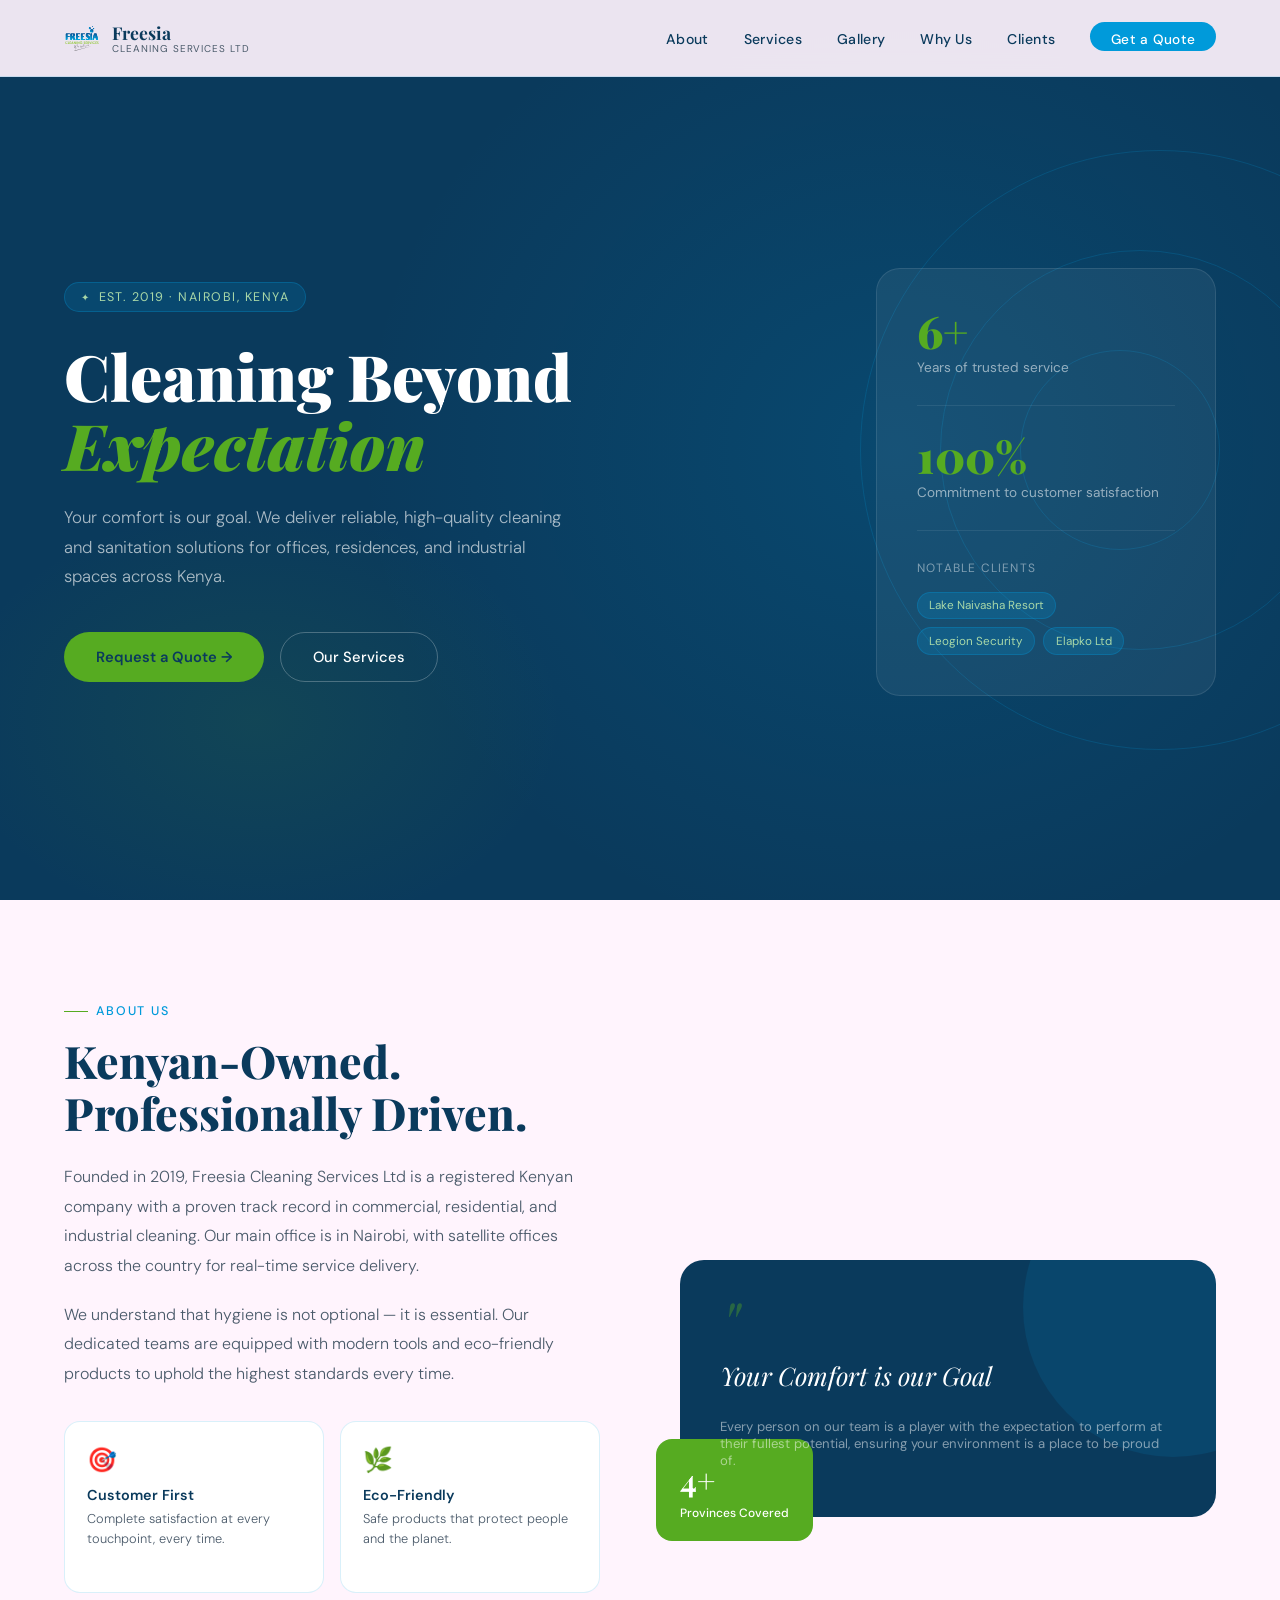
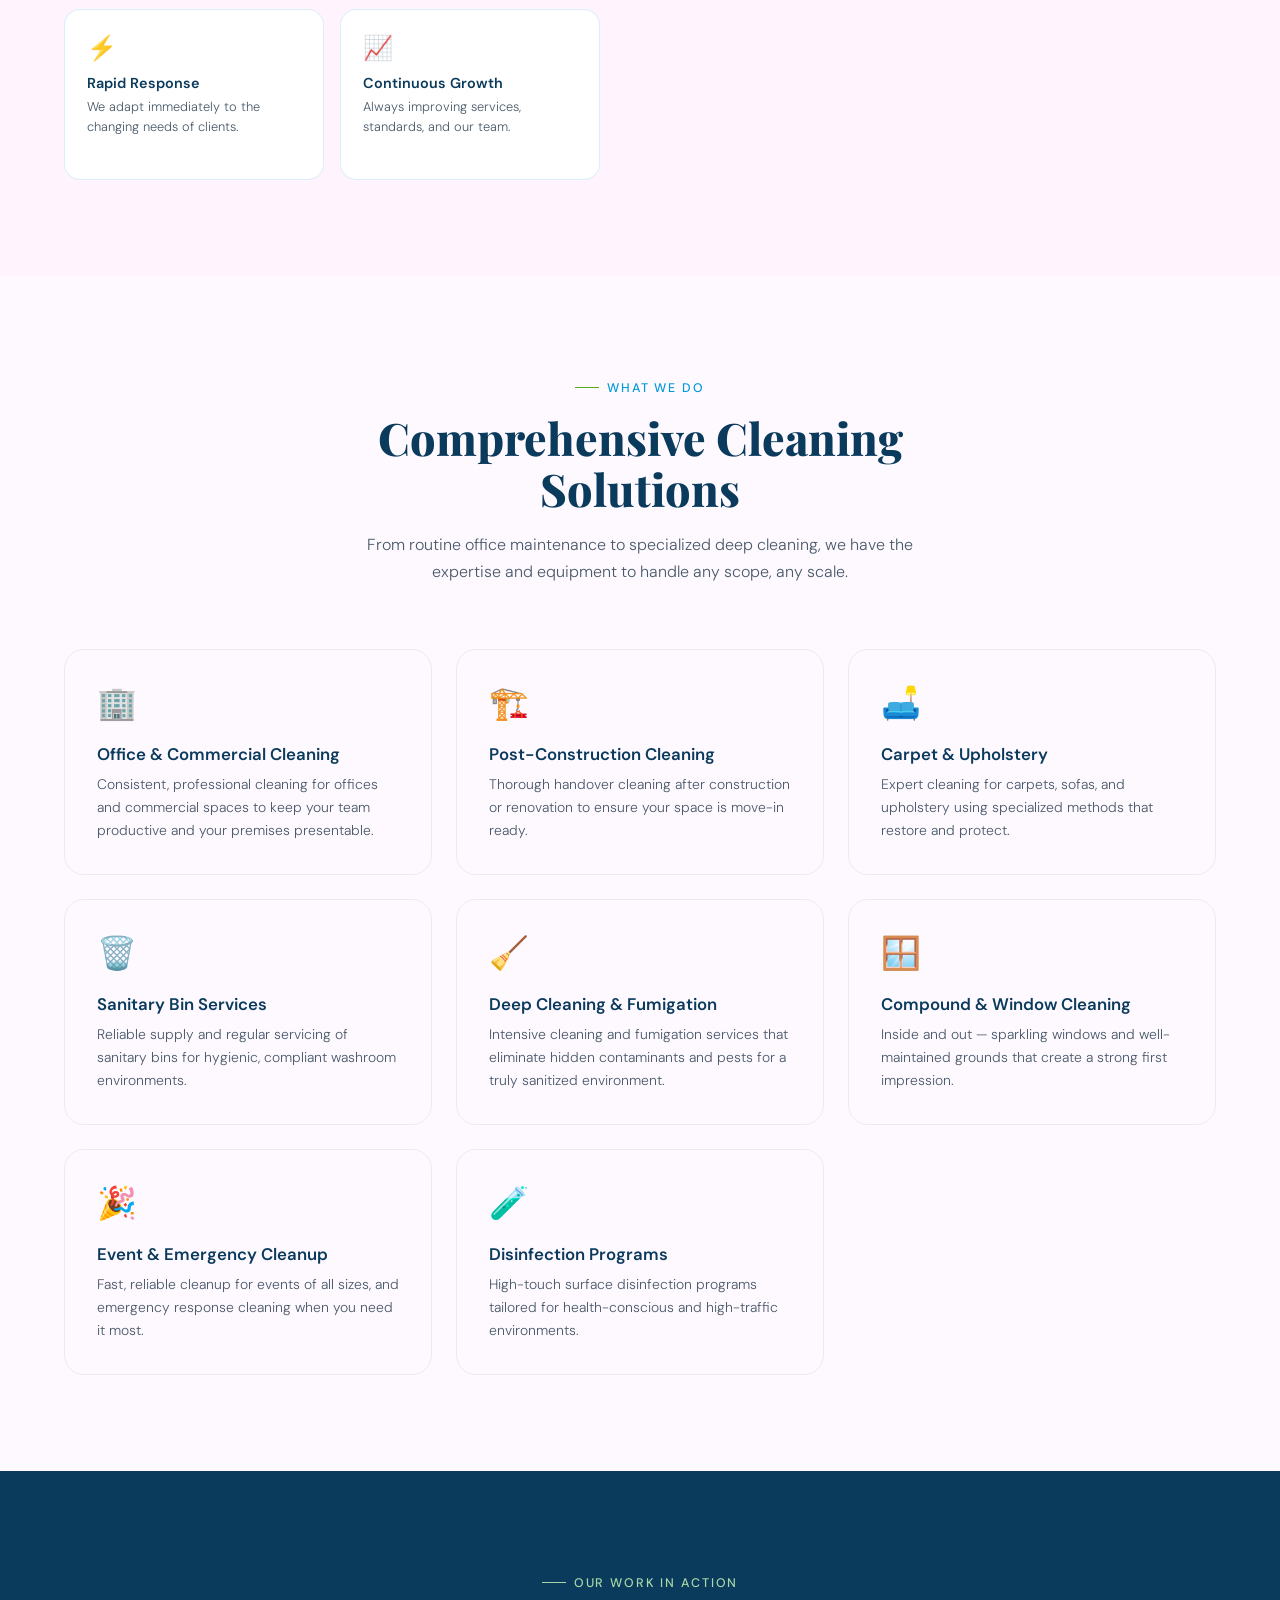
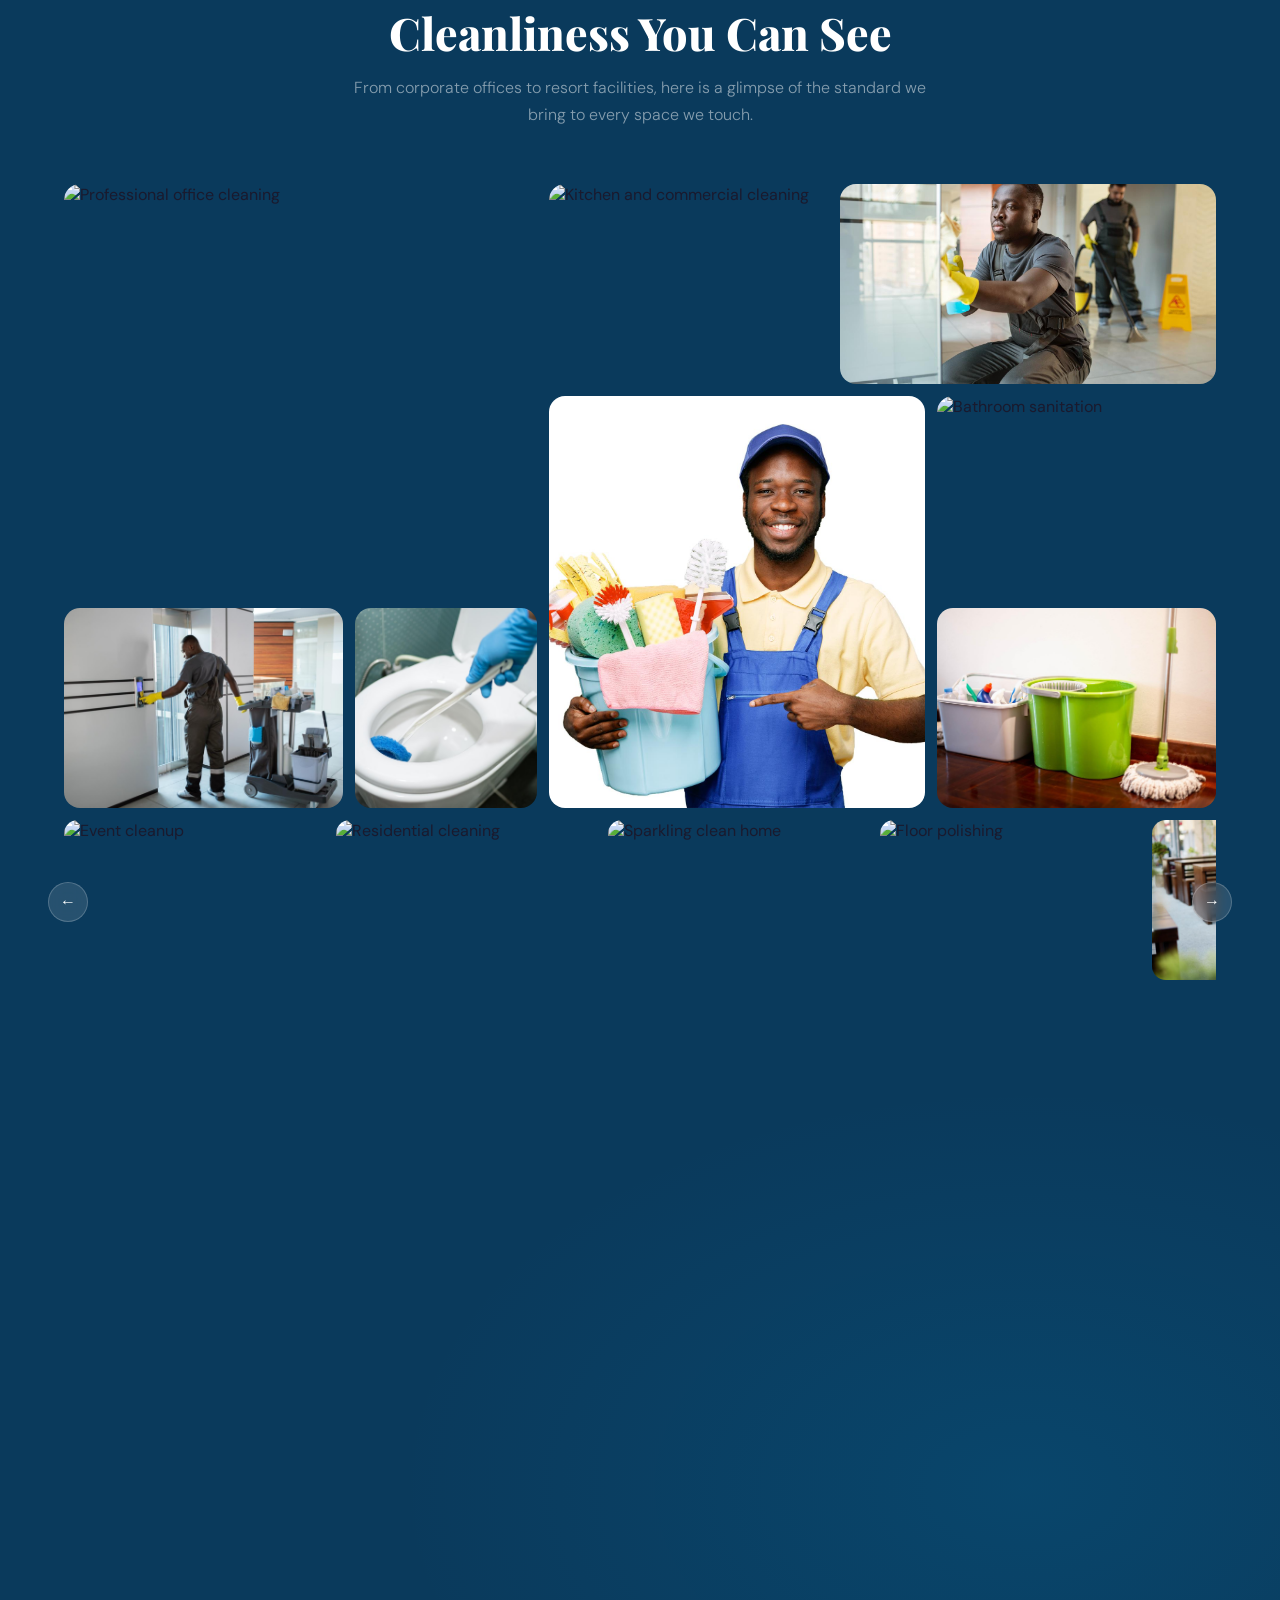
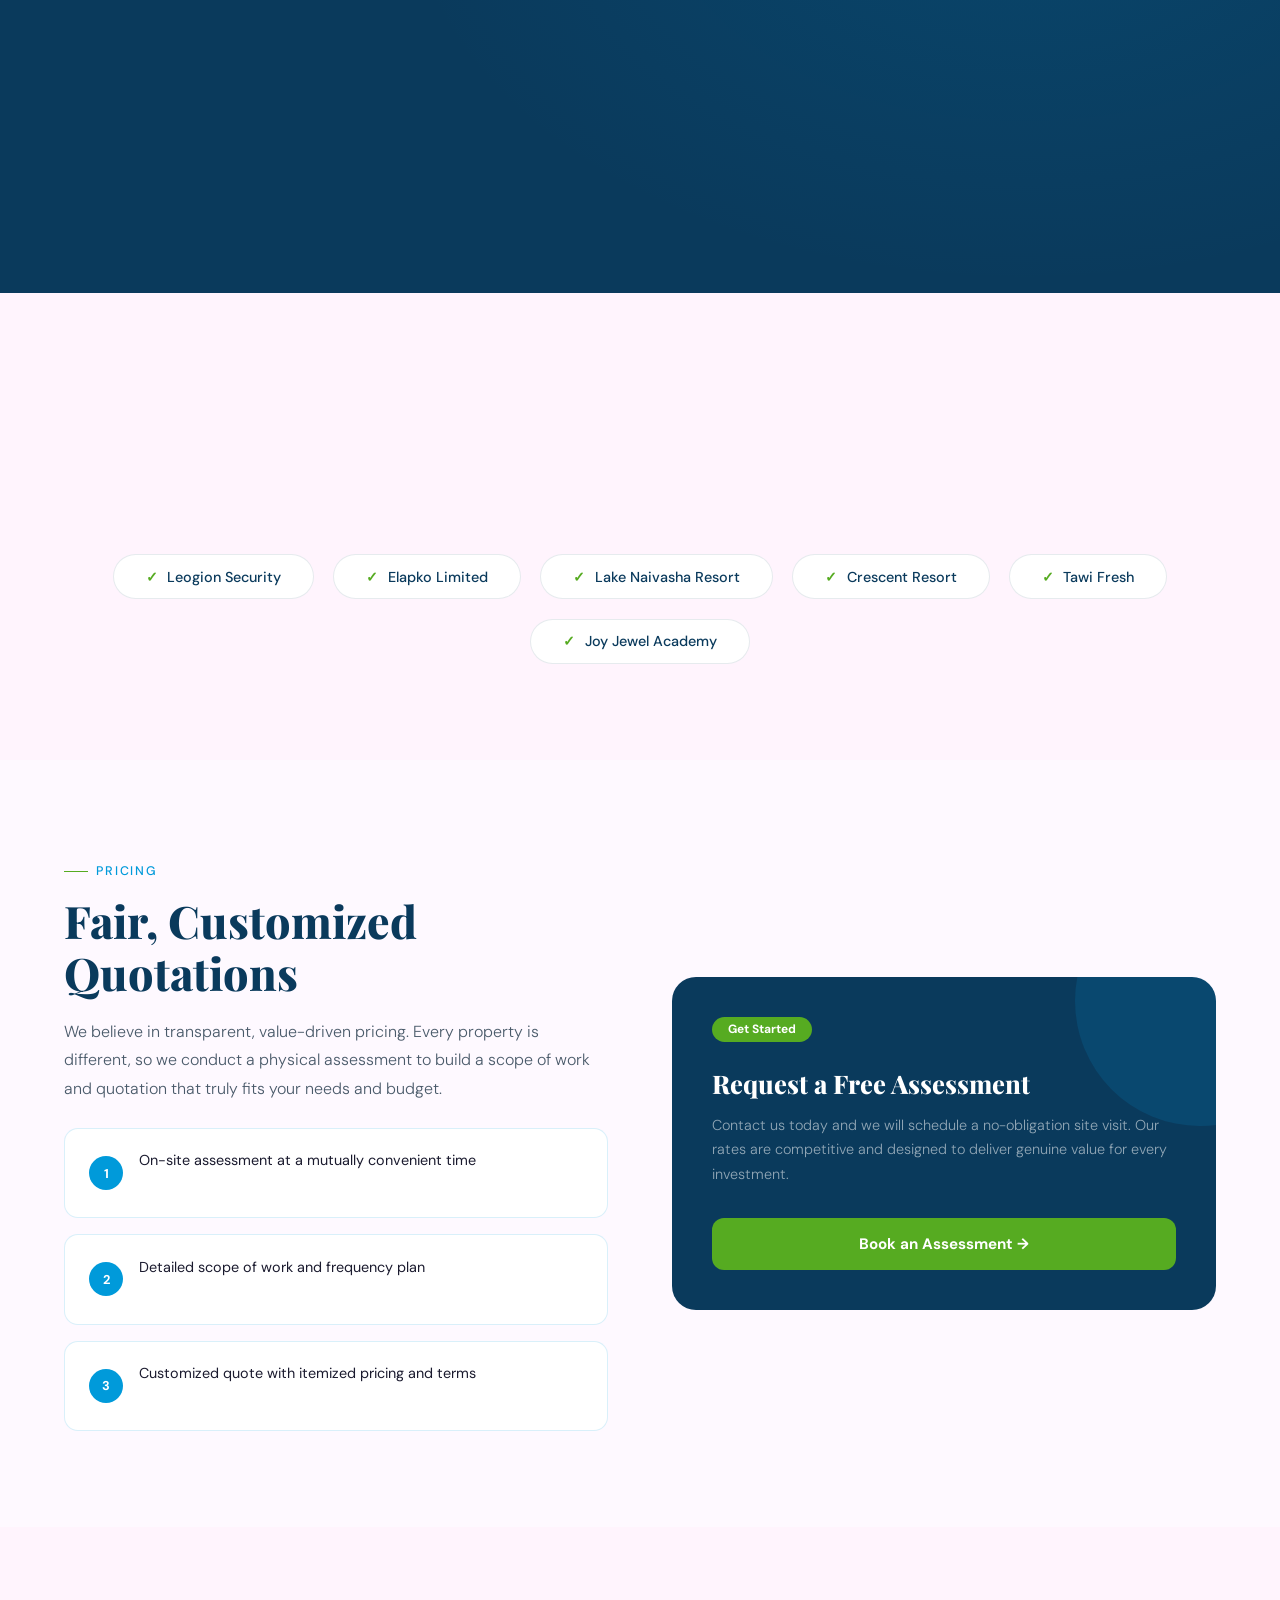
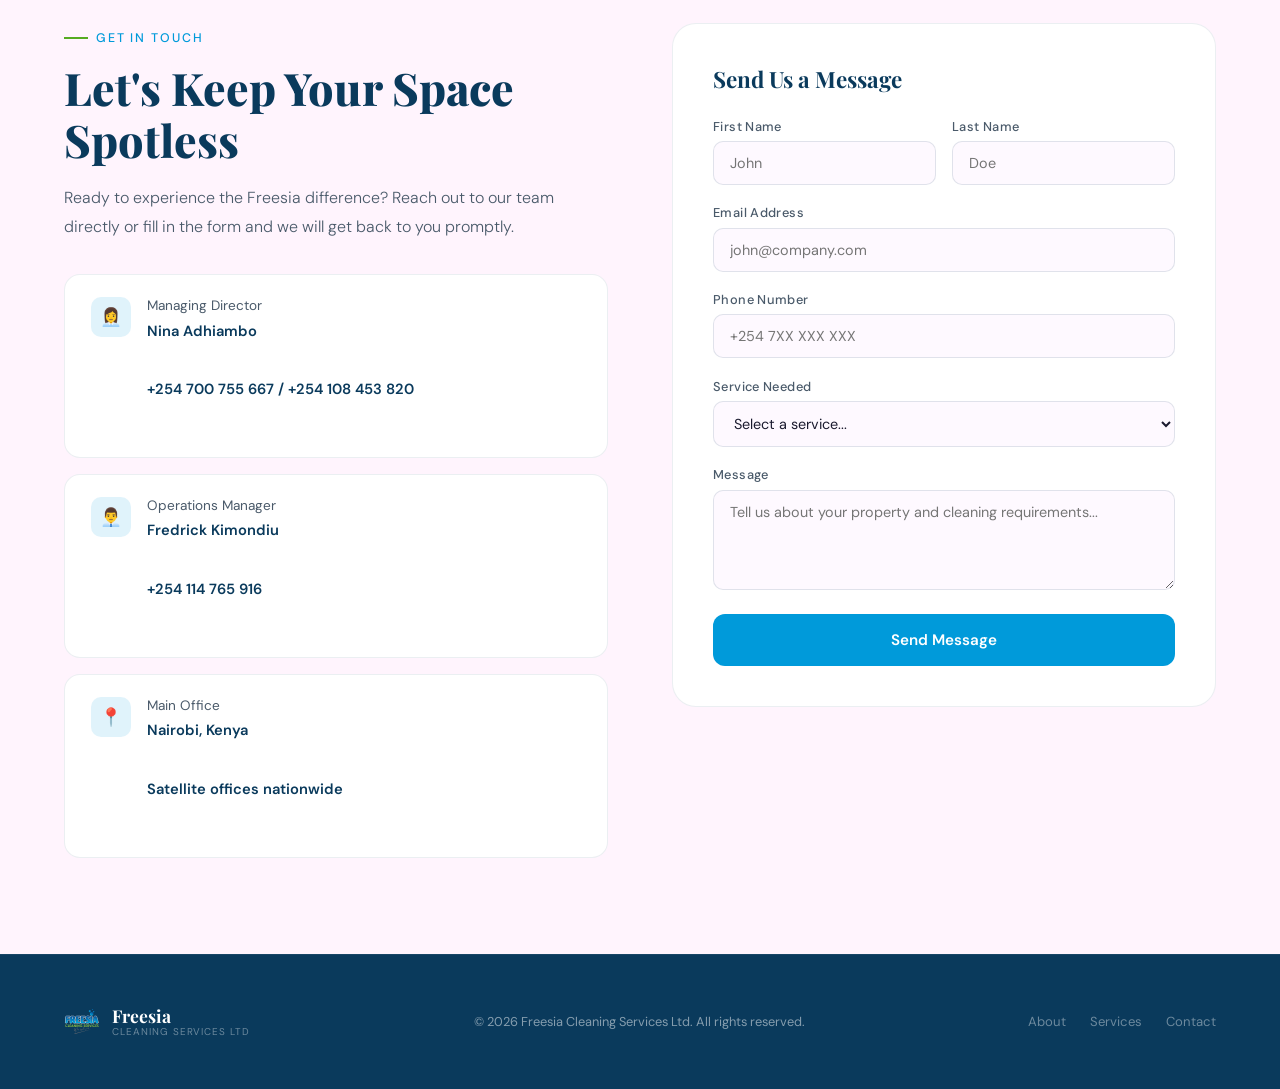
==== commit 9c806104: "fix photos add form submit" ====
--- a/index.html
+++ b/index.html
@@ -1652,7 +1652,7 @@
         </div>
         <div class="gallery-item gi-2" onclick="openLightbox(this)">
           <img
-            src="photos/man with equipment.jpeg"
+            src="https://images.unsplash.com/photo-1628177142898-93e36e4e3a50?w=600&q=80"
             alt="Kitchen and commercial cleaning"
             loading="lazy"
           />
@@ -1692,7 +1692,7 @@
         </div>
         <div class="gallery-item gi-6" onclick="openLightbox(this)">
           <img
-            src="https://images.unsplash.com/photo-1563453392212-326f5e854473?w=600&q=80"
+            src="photos/man with equipment.jpeg"
             alt="Industrial cleaning"
             loading="lazy"
           />
@@ -1707,12 +1707,12 @@
             loading="lazy"
           />
           <div class="gallery-item-overlay">
-            <span class="gallery-item-label">Our Team</span>
+            <span class="gallery-item-label">Our Work</span>
           </div>
         </div>
         <div class="gallery-item gi-8" onclick="openLightbox(this)">
           <img
-            src="photos/lady wiping chair.jpeg"
+            src="photos/mop and bucket.jpeg"
             alt="Post-construction cleaning"
             loading="lazy"
           />
@@ -1730,7 +1730,7 @@
         <div class="gallery-strip" id="galleryStrip">
           <div class="gallery-strip-item" onclick="openLightbox(this)">
             <img
-              src="photos/mop and bucket.jpeg"
+              src="https://images.unsplash.com/photo-1556909114-f6e7ad7d3136?w=500&q=80"
               alt="Event cleanup"
               loading="lazy"
             />
@@ -1758,21 +1758,21 @@
           </div>
           <div class="gallery-strip-item" onclick="openLightbox(this)">
             <img
-              src="photos/cleaning equipment.jpeg"
+              src="photos/lady wiping chair.jpeg"
               alt="Disinfection service"
               loading="lazy"
             />
           </div>
           <div class="gallery-strip-item" onclick="openLightbox(this)">
             <img
-              src="https://images.unsplash.com/photo-1486946255434-2466348c2166?w=500&q=80"
+              src="photos/cleaning supplies.jpeg"
               alt="Hotel room cleaning"
               loading="lazy"
             />
           </div>
           <div class="gallery-strip-item" onclick="openLightbox(this)">
             <img
-              src="photos/cleaning supplies.jpeg"
+              src="photos/mop and bucket.jpeg"
               alt="Compound cleaning outdoors"
               loading="lazy"
             />
@@ -1879,9 +1879,9 @@
         <div class="client-pill">Leogion Security</div>
         <div class="client-pill">Elapko Limited</div>
         <div class="client-pill">Lake Naivasha Resort</div>
+        <div class="client-pill">Crescent Resort</div>
         <div class="client-pill">Tawi Fresh</div>
         <div class="client-pill">Joy Jewel Academy</div>
-        <div class="client-pill">Crescent Resort</div>
       </div>
     </section>
 
@@ -1969,46 +1969,107 @@
 
         <div class="contact-form reveal">
           <h3>Send Us a Message</h3>
-          <div class="form-row">
-            <div class="form-group">
-              <label>First Name</label>
-              <input type="text" placeholder="John" />
+
+          <form
+            id="contactForm"
+            action="https://formsubmit.co/spidermanady36@gmail.com"
+            method="POST"
+          >
+            <!-- FormSubmit config -->
+            <input
+              type="hidden"
+              name="_subject"
+              value="New Enquiry — Freesia Cleaning Services"
+            />
+            <input type="hidden" name="_captcha" value="false" />
+            <input type="hidden" name="_template" value="table" />
+
+            <div class="form-row">
+              <div class="form-group">
+                <label>First Name</label>
+                <input
+                  type="text"
+                  name="first_name"
+                  placeholder="John"
+                  required
+                />
+              </div>
+              <div class="form-group">
+                <label>Last Name</label>
+                <input
+                  type="text"
+                  name="last_name"
+                  placeholder="Doe"
+                  required
+                />
+              </div>
             </div>
             <div class="form-group">
-              <label>Last Name</label>
-              <input type="text" placeholder="Doe" />
+              <label>Email Address</label>
+              <input
+                type="email"
+                name="email"
+                placeholder="john@company.com"
+                required
+              />
             </div>
-          </div>
-          <div class="form-group">
-            <label>Email Address</label>
-            <input type="email" placeholder="john@company.com" />
-          </div>
-          <div class="form-group">
-            <label>Phone Number</label>
-            <input type="tel" placeholder="+254 7XX XXX XXX" />
-          </div>
-          <div class="form-group">
-            <label>Service Needed</label>
-            <select>
-              <option value="">Select a service...</option>
-              <option>Office & Commercial Cleaning</option>
-              <option>Post-Construction Cleaning</option>
-              <option>Carpet & Upholstery</option>
-              <option>Deep Cleaning & Fumigation</option>
-              <option>Sanitary Bin Services</option>
-              <option>Event & Emergency Cleanup</option>
-              <option>Other</option>
-            </select>
-          </div>
-          <div class="form-group">
-            <label>Message</label>
-            <textarea
-              placeholder="Tell us about your property and cleaning requirements..."
-            ></textarea>
-          </div>
-          <button class="form-submit" onclick="handleSubmit(event)">
-            Send Message
-          </button>
+            <div class="form-group">
+              <label>Phone Number</label>
+              <input type="tel" name="phone" placeholder="+254 7XX XXX XXX" />
+            </div>
+            <div class="form-group">
+              <label>Service Needed</label>
+              <select name="service">
+                <option value="">Select a service...</option>
+                <option>Office & Commercial Cleaning</option>
+                <option>Post-Construction Cleaning</option>
+                <option>Carpet & Upholstery</option>
+                <option>Deep Cleaning & Fumigation</option>
+                <option>Sanitary Bin Services</option>
+                <option>Event & Emergency Cleanup</option>
+                <option>Other</option>
+              </select>
+            </div>
+            <div class="form-group">
+              <label>Message</label>
+              <textarea
+                name="message"
+                placeholder="Tell us about your property and cleaning requirements..."
+              ></textarea>
+            </div>
+            <button type="submit" class="form-submit" id="submitBtn">
+              Send Message
+            </button>
+          </form>
+
+          <!-- Success message shown after submission -->
+          <div
+            id="formSuccess"
+            style="display: none; text-align: center; padding: 2.5rem 0"
+          >
+            <div style="font-size: 3rem; margin-bottom: 1rem">✅</div>
+            <h4
+              style="
+                color: var(--green-deep);
+                font-size: 1.15rem;
+                font-weight: 700;
+                margin-bottom: 0.5rem;
+              "
+            >
+              Message Sent!
+            </h4>
+            <p
+              style="
+                color: var(--text-muted);
+                font-size: 0.9rem;
+                font-weight: 300;
+                line-height: 1.7;
+              "
+            >
+              Thank you for reaching out. A member of the Freesia team will get
+              back to you shortly.
+            </p>
+          </div>
         </div>
       </div>
     </section>
@@ -2025,7 +2086,7 @@
         </div>
       </a>
       <p style="font-size: 0.8rem">
-        © 2025 Freesia Cleaning Services Ltd. All rights reserved.
+        © 2026 Freesia Cleaning Services Ltd. All rights reserved.
       </p>
       <div class="footer-links">
         <a href="#about">About</a>
@@ -2067,18 +2128,47 @@
 
       reveals.forEach((el) => observer.observe(el));
 
-      // Form submit
-      function handleSubmit(e) {
-        e.preventDefault();
-        const btn = e.target;
-        btn.textContent = "✓ Message Sent!";
-        btn.style.background = "var(--green-fresh)";
-        btn.style.color = "white";
-        setTimeout(() => {
-          btn.textContent = "Send Message";
-          btn.style.background = "";
-          btn.style.color = "";
-        }, 3000);
+      // Form submit — uses FormSubmit via fetch (no page redirect)
+      const contactForm = document.getElementById("contactForm");
+      const submitBtn = document.getElementById("submitBtn");
+      const formSuccess = document.getElementById("formSuccess");
+
+      if (contactForm) {
+        contactForm.addEventListener("submit", async function (e) {
+          e.preventDefault();
+
+          // Button loading state
+          submitBtn.textContent = "Sending…";
+          submitBtn.disabled = true;
+          submitBtn.style.opacity = "0.75";
+
+          const formData = new FormData(contactForm);
+
+          try {
+            const response = await fetch(contactForm.action, {
+              method: "POST",
+              body: formData,
+              headers: { Accept: "application/json" },
+            });
+
+            if (response.ok) {
+              // Hide form, show success
+              contactForm.style.display = "none";
+              formSuccess.style.display = "block";
+            } else {
+              throw new Error("Server error");
+            }
+          } catch (err) {
+            // Fallback: restore button and show error
+            submitBtn.textContent = "Send Message";
+            submitBtn.disabled = false;
+            submitBtn.style.opacity = "";
+            submitBtn.textContent = "⚠ Failed — please try again";
+            setTimeout(() => {
+              submitBtn.textContent = "Send Message";
+            }, 3000);
+          }
+        });
       }
 
       // Lightbox
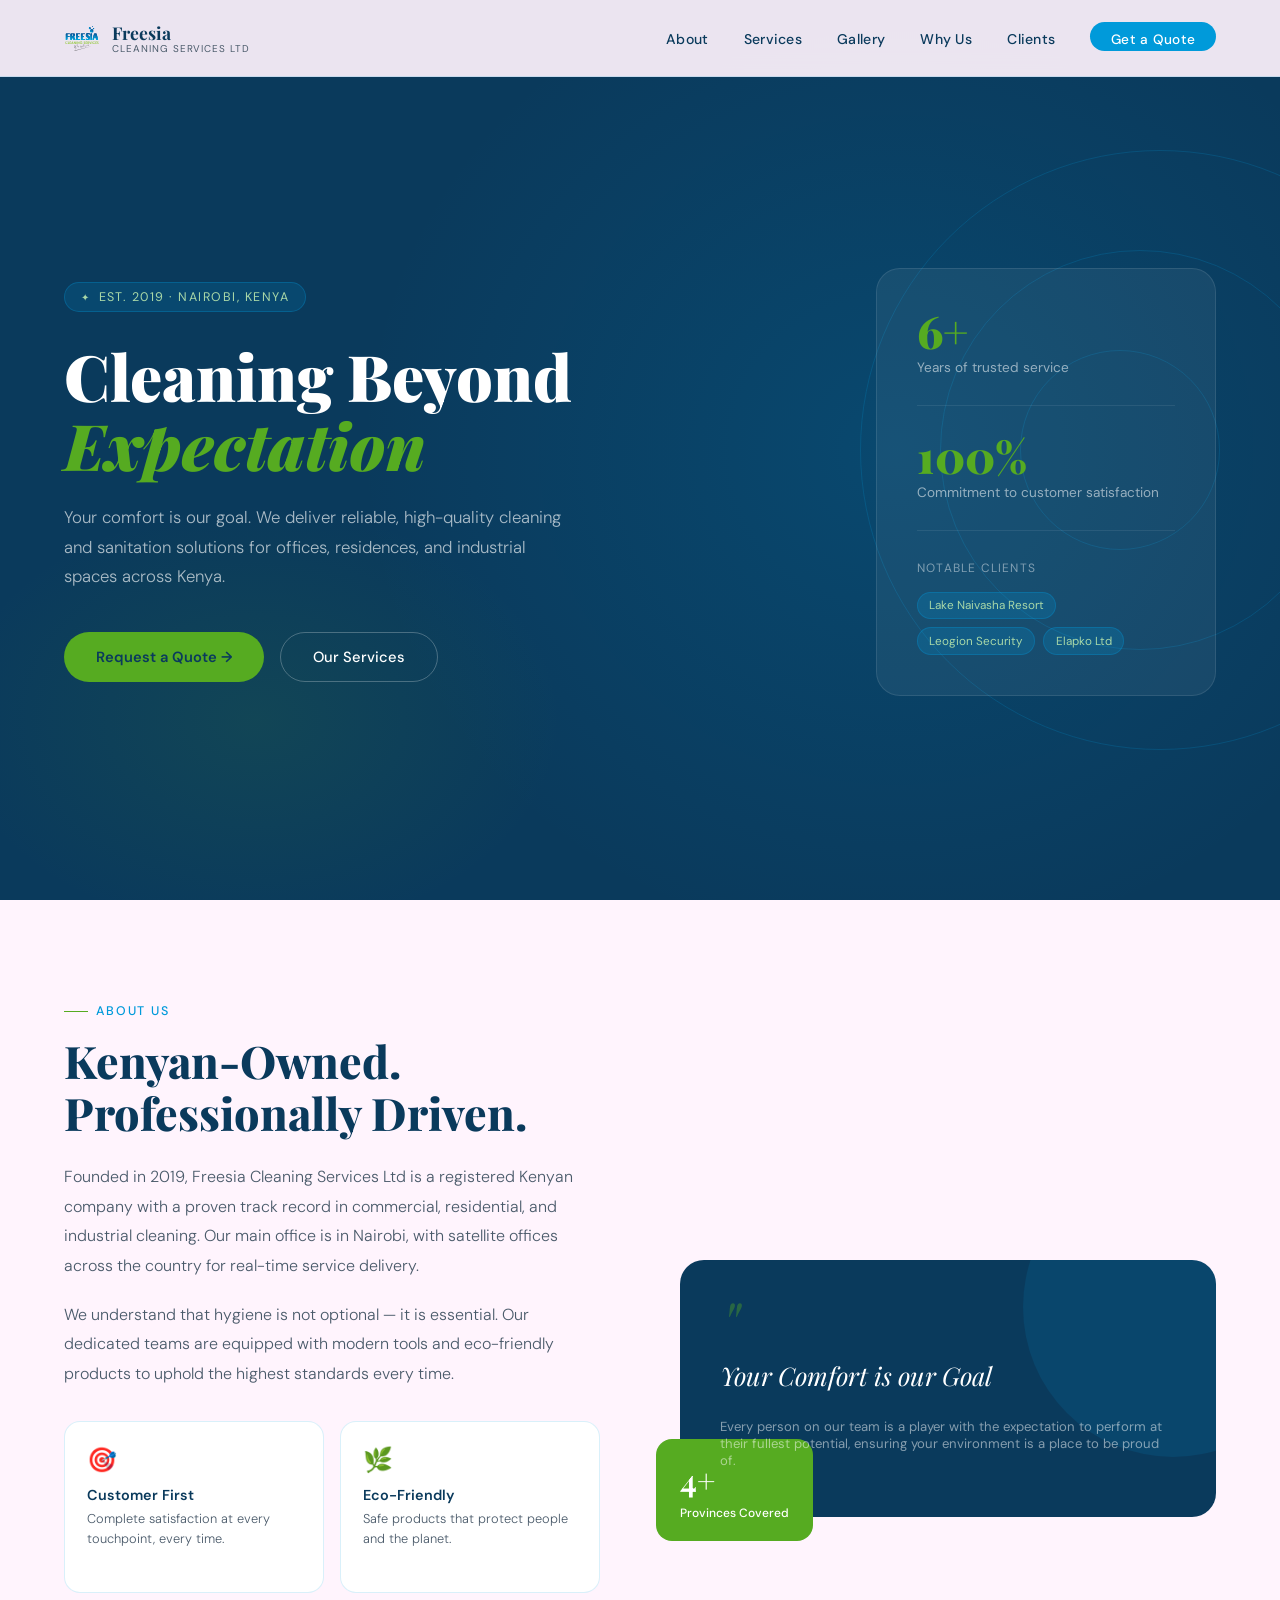
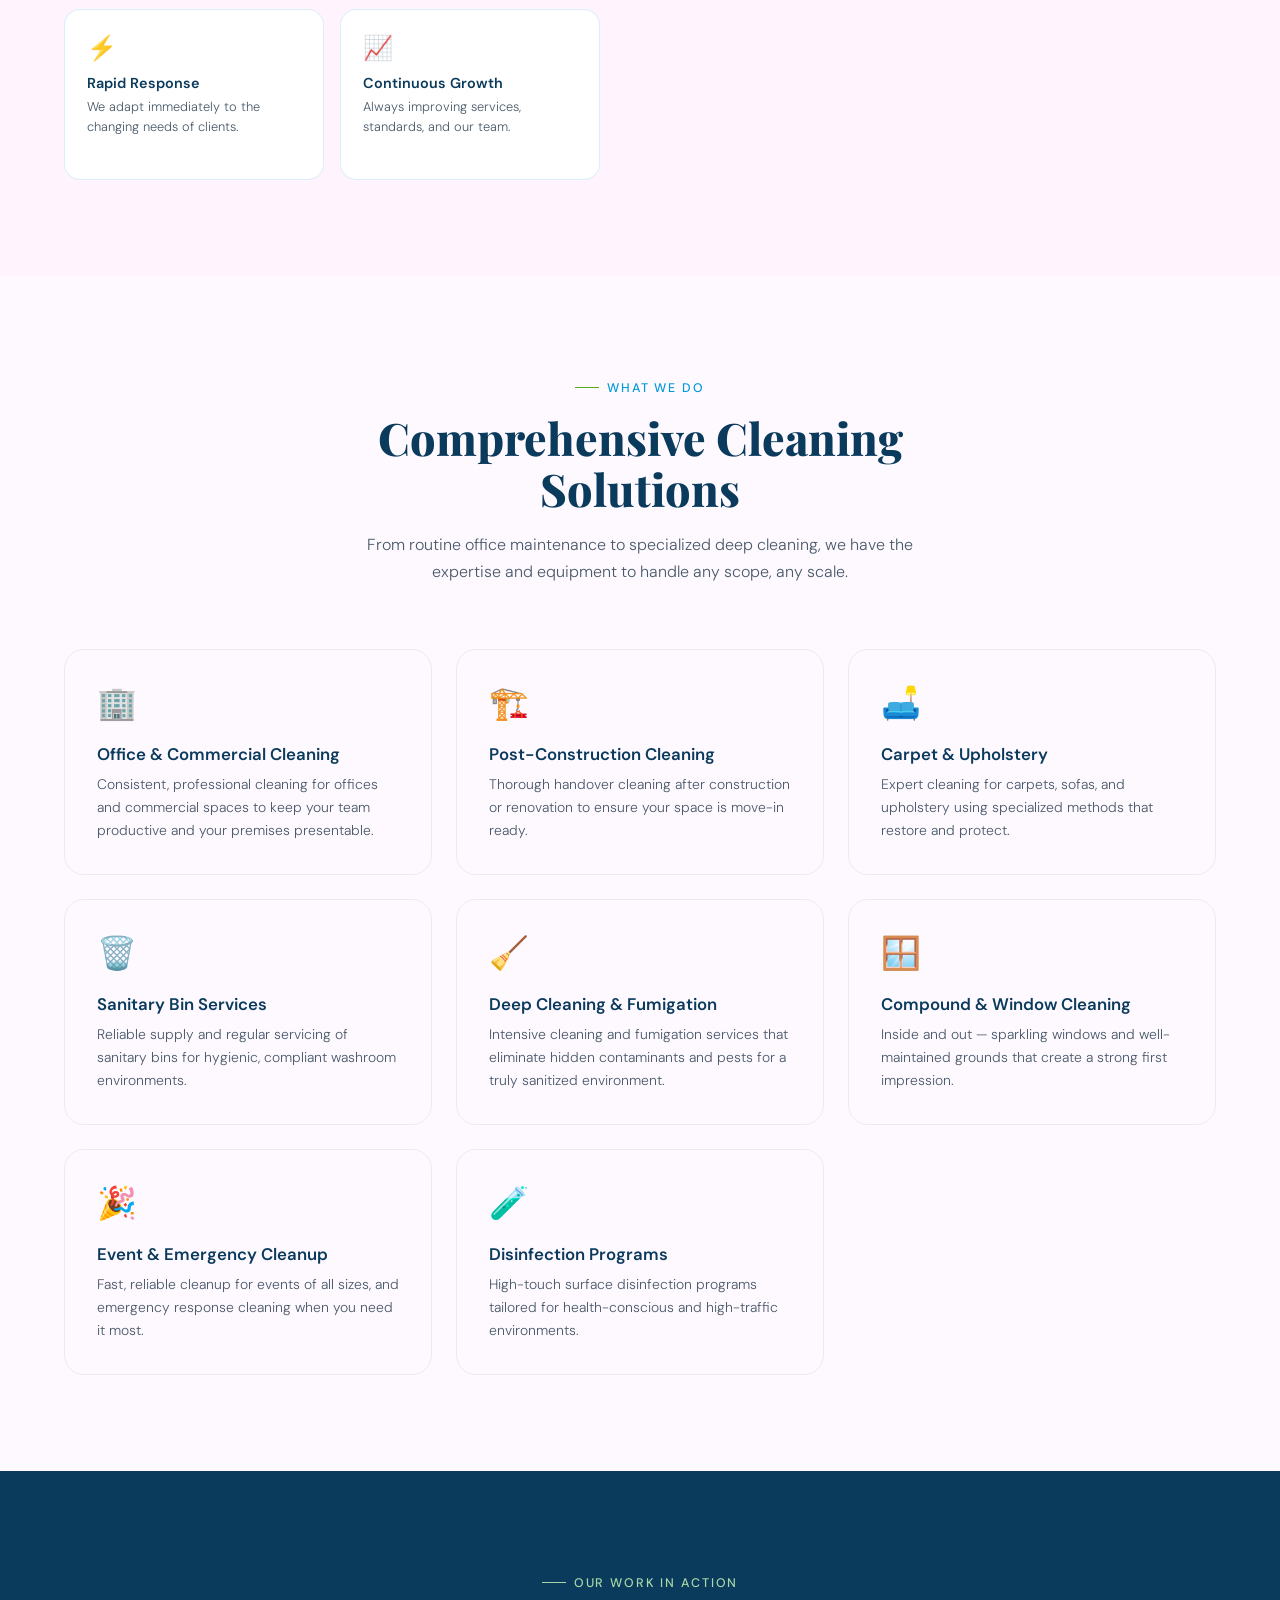
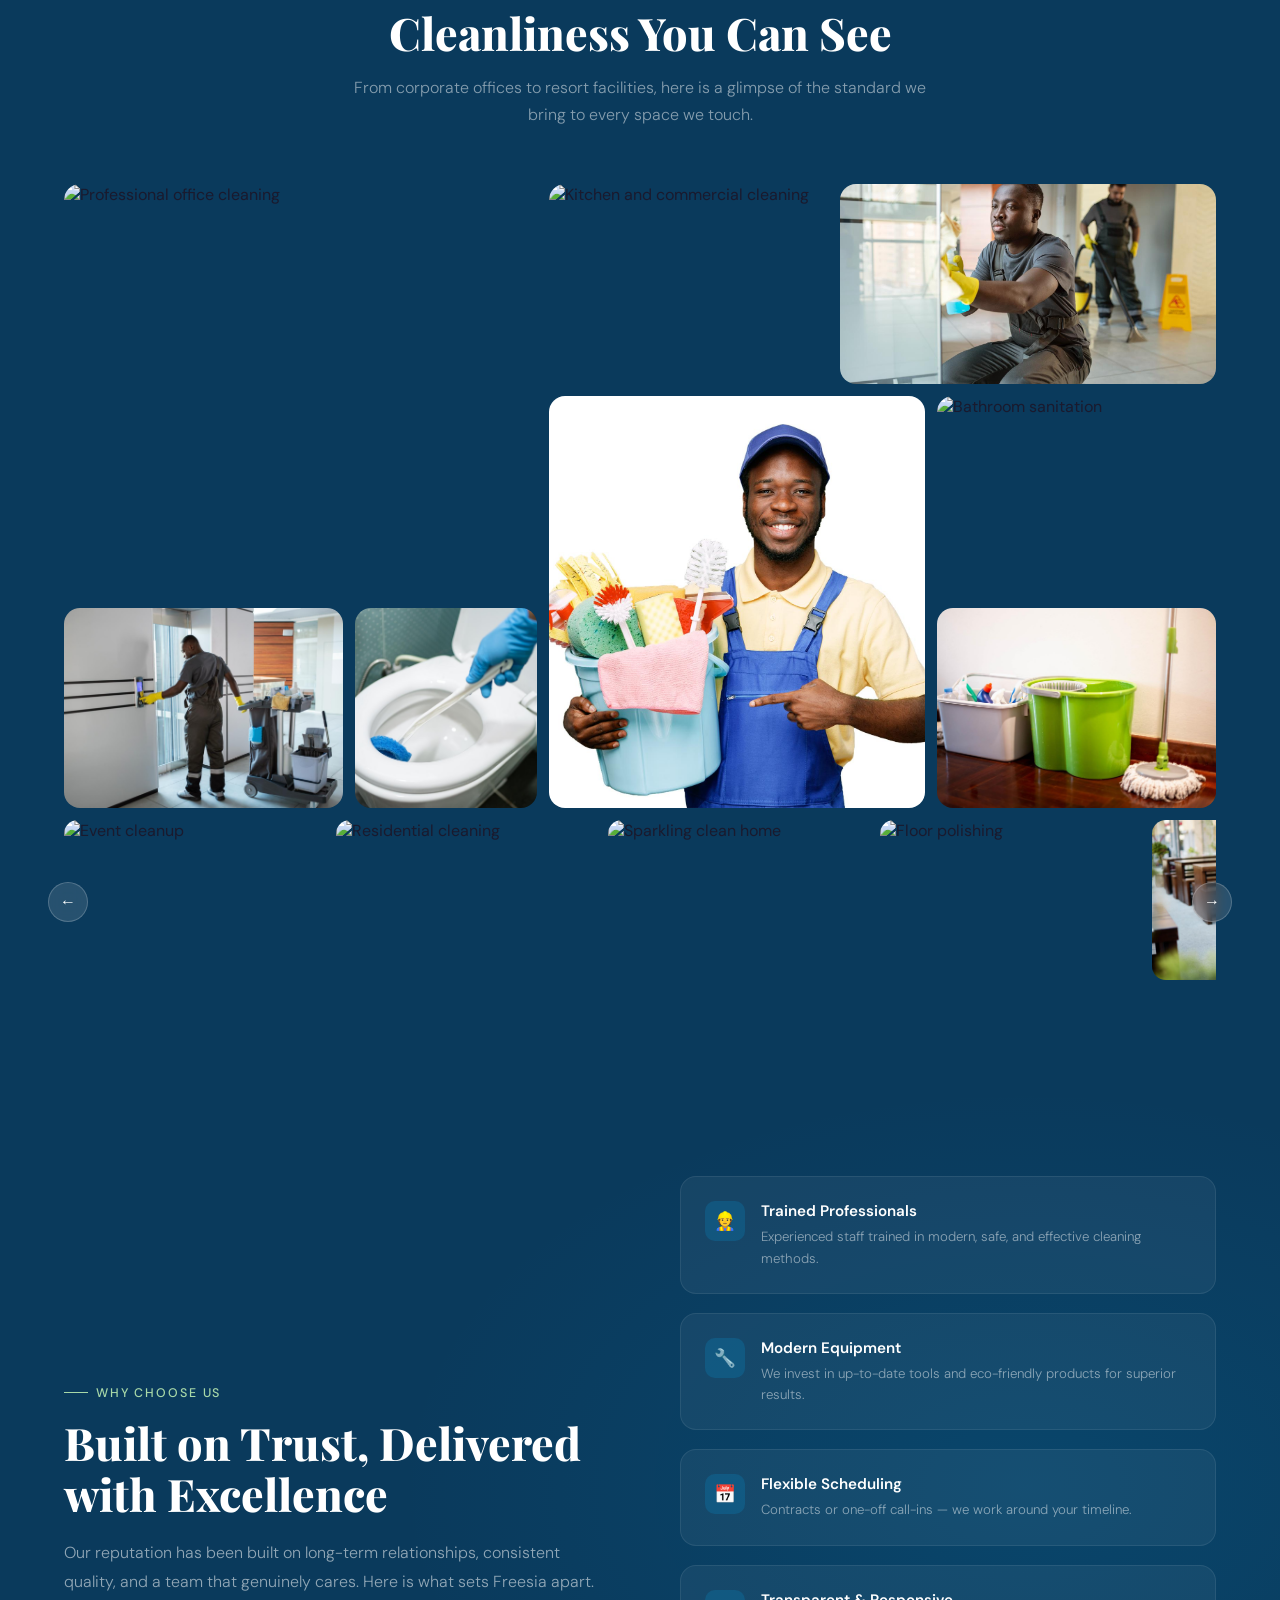
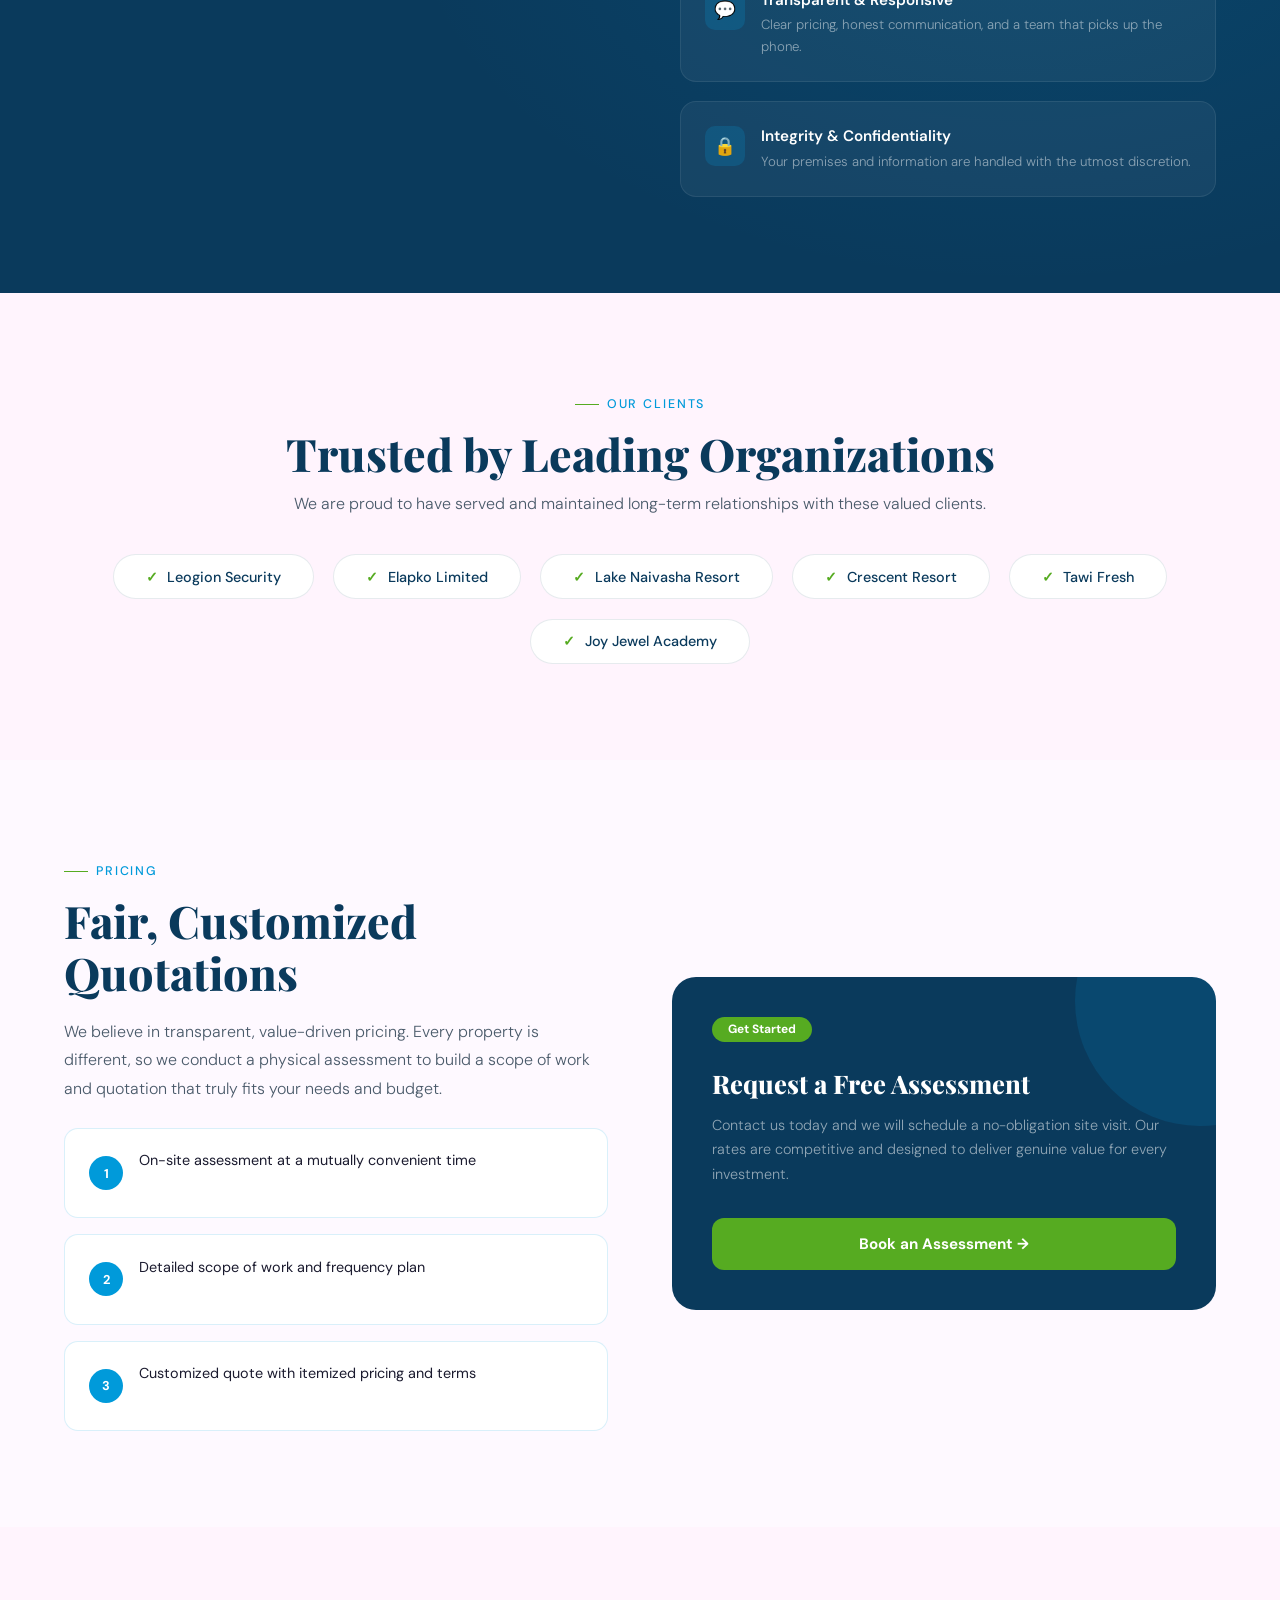
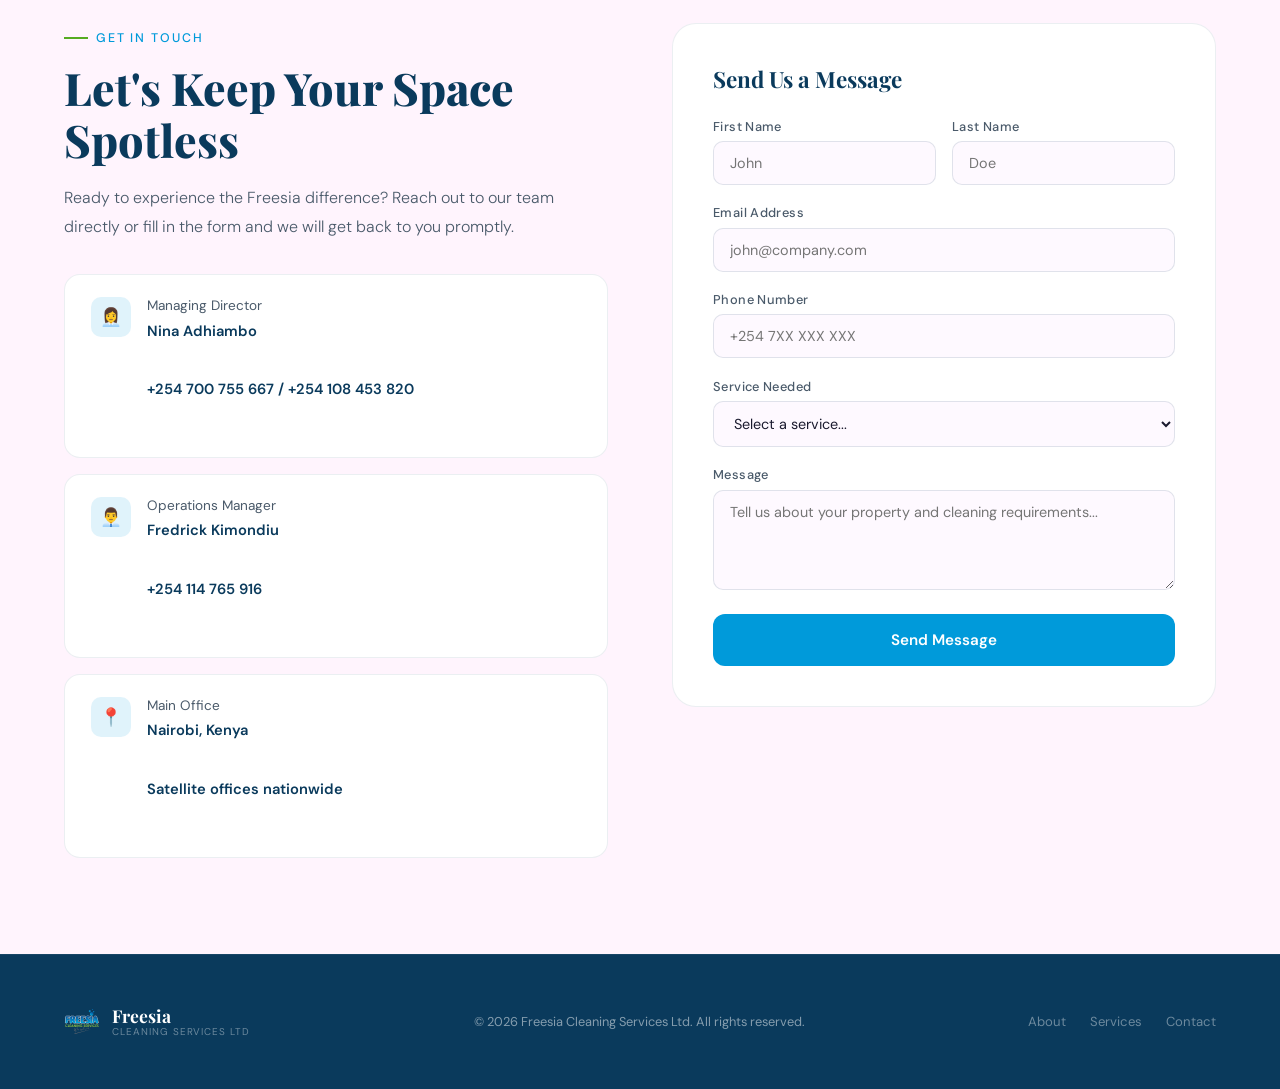
==== commit 5f13c163: "changed email" ====
--- a/index.html
+++ b/index.html
@@ -1972,7 +1972,7 @@
 
           <form
             id="contactForm"
-            action="https://formsubmit.co/spidermanady36@gmail.com"
+            action="https://formsubmit.co/freesiacleaningservices3@gmail.com"
             method="POST"
           >
             <!-- FormSubmit config -->
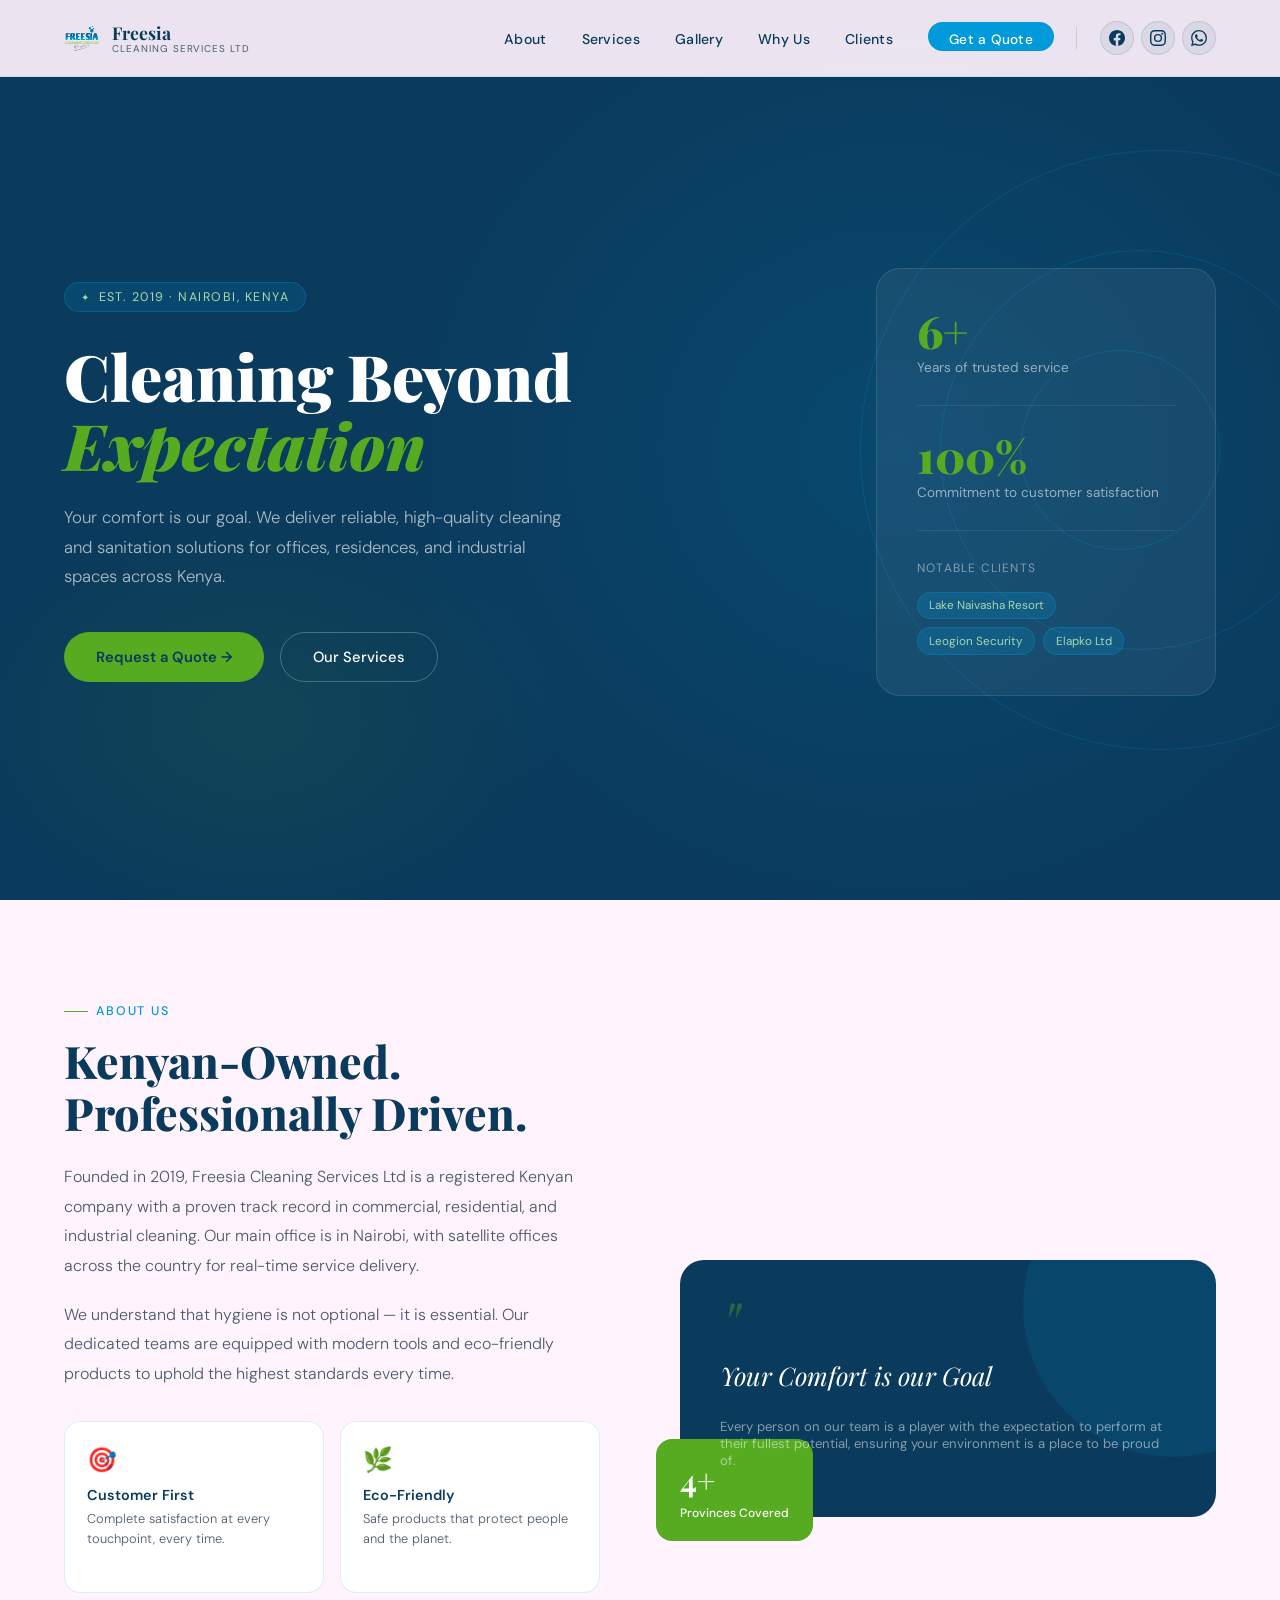
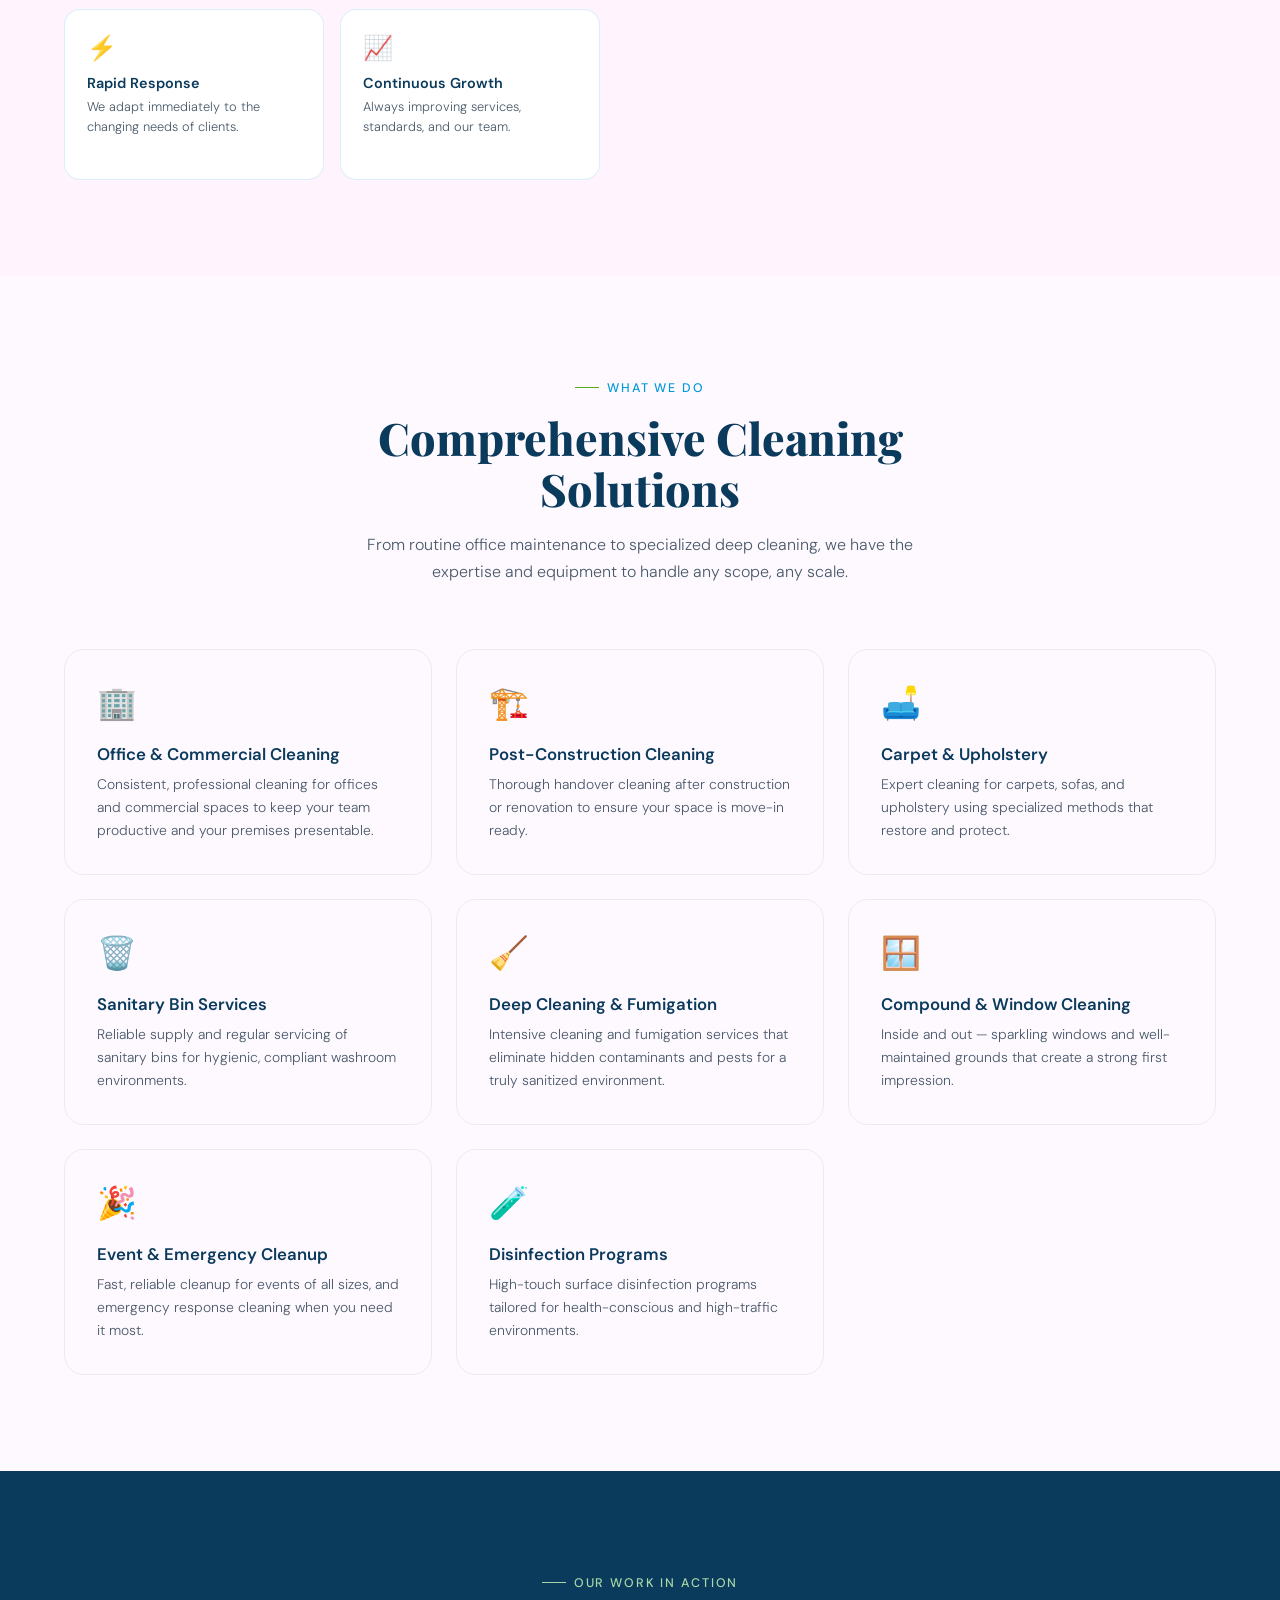
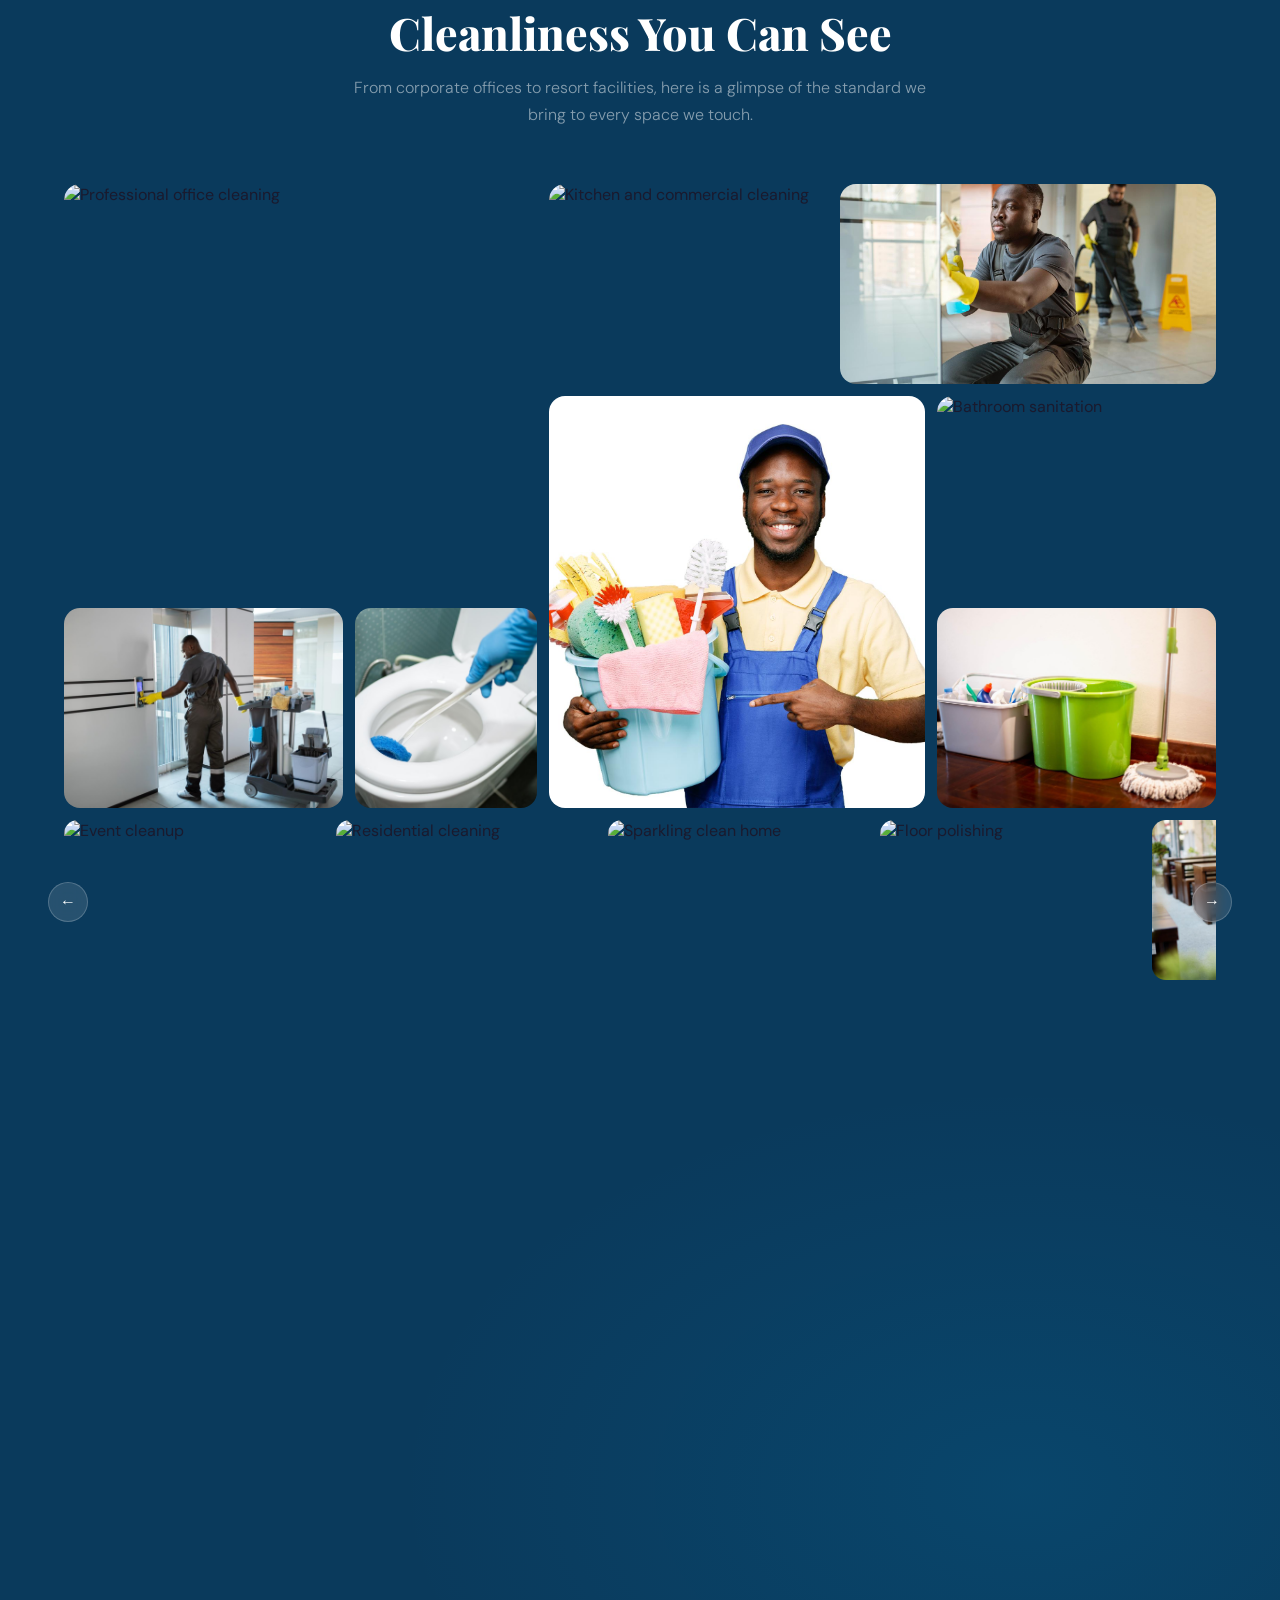
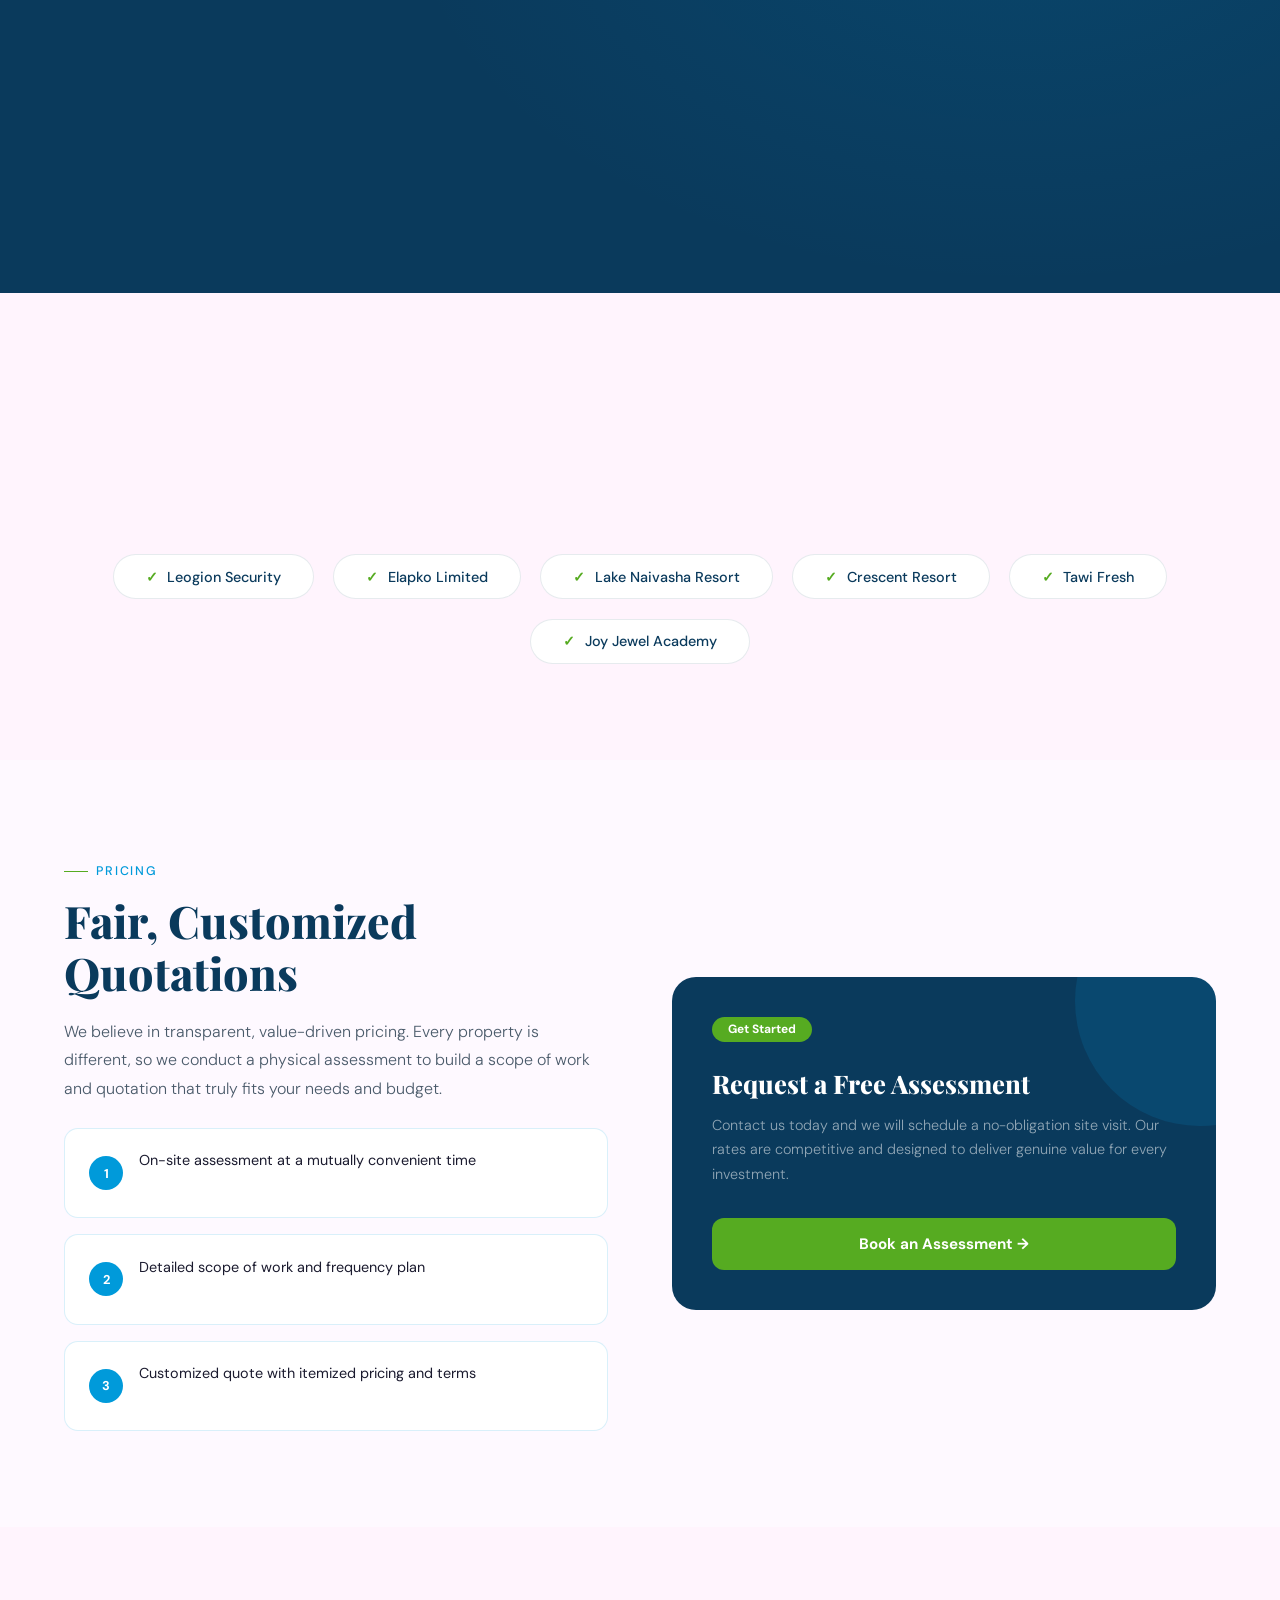
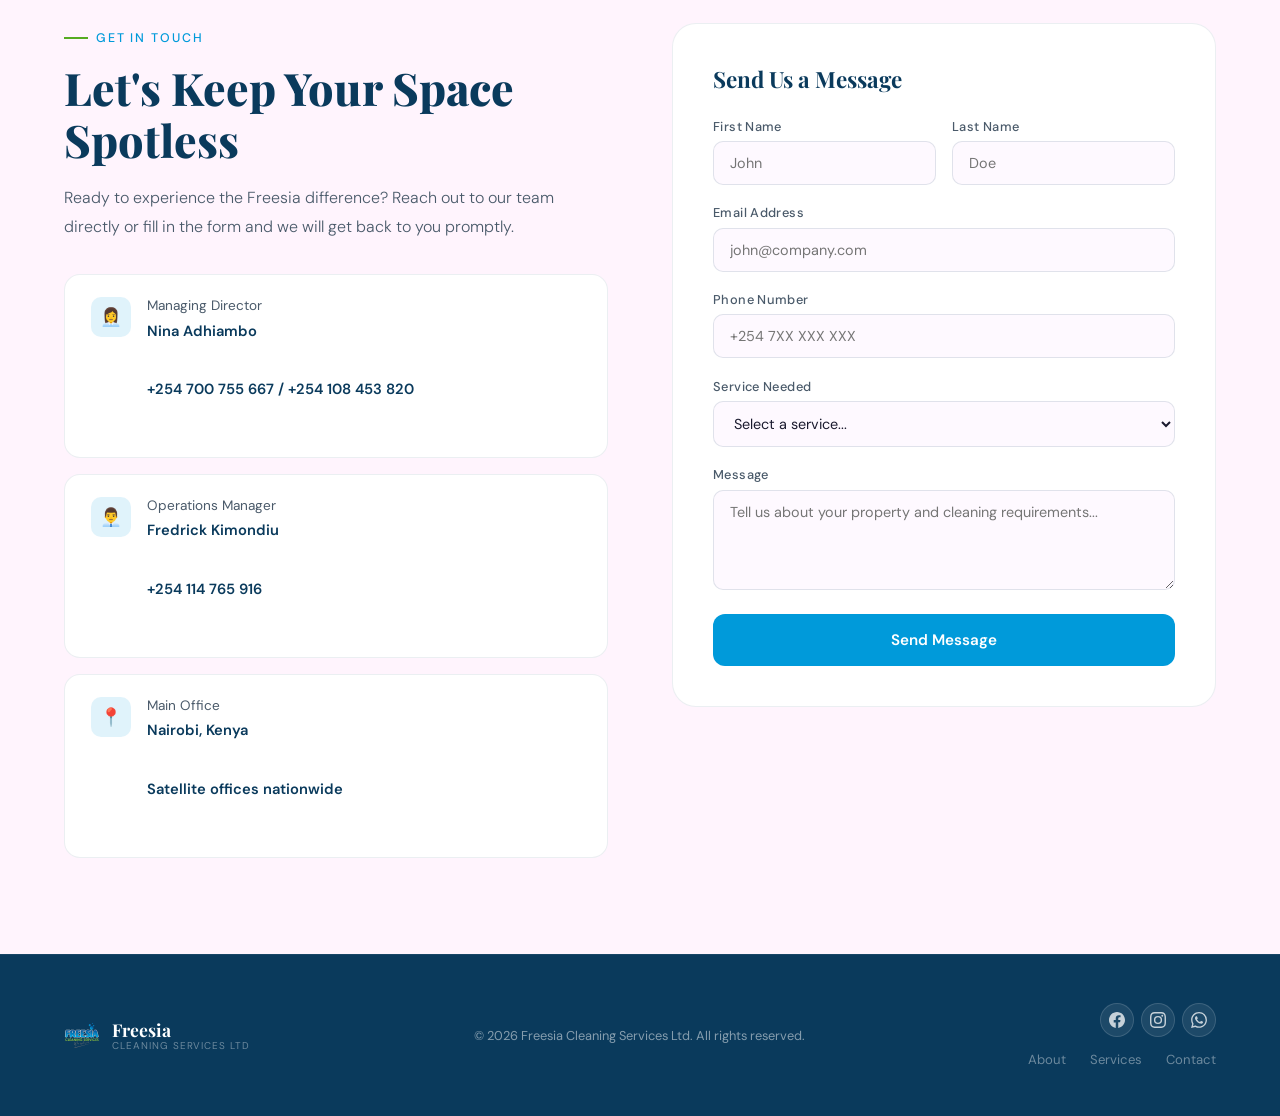
==== commit c6596e6c: "add social media links" ====
--- a/index.html
+++ b/index.html
@@ -10,18 +10,15 @@
     />
     <style>
       :root {
-        --green-deep: #0a3a5c; /* deep navy-blue for dark backgrounds */
-        --green-mid: #009ada; /* freesia blue — primary brand color */
-        --green-fresh: #56ab21; /* freesia green — accent/CTA color */
-        --green-light: #a8d8a8; /* light green tint */
-        --cream: #fff4fd; /* rgb(255,244,253) — brand blush */
-        --warm-white: #fef9ff; /* very light blush-white */
+        --green-deep: #0a3a5c;
+        --green-mid: #009ada;
+        --green-fresh: #56ab21;
+        --green-light: #a8d8a8;
+        --cream: #fff4fd;
+        --warm-white: #fef9ff;
         --charcoal: #1a1a2e;
         --text-muted: #4a5a6a;
-        --gold: #009ada;
-        --accent: #56ab21;
-      }
-
+      }
       *,
       *::before,
       *::after {
@@ -29,11 +26,9 @@
         margin: 0;
         padding: 0;
       }
-
       html {
         scroll-behavior: smooth;
       }
-
       body {
         font-family: "DM Sans", sans-serif;
         background: var(--warm-white);
@@ -60,7 +55,6 @@
       nav.scrolled {
         box-shadow: 0 4px 30px rgba(10, 58, 92, 0.12);
       }
-
       .logo {
         display: flex;
         align-items: center;
@@ -76,6 +70,11 @@
         justify-content: center;
         font-size: 1.1rem;
         flex-shrink: 0;
+      }
+      .logo-icon img {
+        width: 100%;
+        height: 100%;
+        object-fit: contain;
       }
       .logo-text {
         font-family: "Playfair Display", serif;
@@ -94,6 +93,12 @@
         text-transform: uppercase;
       }
 
+      /* Nav right — wraps links + divider + social icons + hamburger */
+      .nav-right {
+        display: flex;
+        align-items: center;
+        gap: 1.4rem;
+      }
       .nav-links {
         display: flex;
         gap: 2.2rem;
@@ -121,7 +126,6 @@
       .nav-links a:hover::after {
         right: 0;
       }
-
       .nav-cta {
         background: var(--green-mid);
         color: white !important;
@@ -139,6 +143,104 @@
       .nav-cta:hover {
         background: var(--green-deep) !important;
         transform: translateY(-1px);
+      }
+
+      /* ── SOCIAL ICONS — shared base ── */
+      .social-icons {
+        display: flex;
+        align-items: center;
+        gap: 0.45rem;
+      }
+      .social-icon {
+        width: 34px;
+        height: 34px;
+        border-radius: 50%;
+        display: flex;
+        align-items: center;
+        justify-content: center;
+        text-decoration: none;
+        transition:
+          transform 0.2s,
+          background 0.22s,
+          border-color 0.22s;
+        flex-shrink: 0;
+      }
+      .social-icon svg {
+        width: 16px;
+        height: 16px;
+        fill: currentColor;
+        display: block;
+      }
+
+      /* Nav variant — subtle on blush background */
+      .nav-social .social-icon {
+        background: rgba(10, 58, 92, 0.07);
+        color: var(--green-deep);
+        border: 1px solid rgba(10, 58, 92, 0.12);
+      }
+      .nav-social .social-icon:hover {
+        transform: translateY(-2px);
+      }
+      .nav-social .si-facebook:hover {
+        background: #1877f2;
+        color: #fff;
+        border-color: #1877f2;
+      }
+      .nav-social .si-instagram:hover {
+        background: radial-gradient(
+          circle at 30% 107%,
+          #fdf497 0%,
+          #fdf497 5%,
+          #fd5949 45%,
+          #d6249f 60%,
+          #285aeb 90%
+        );
+        color: #fff;
+        border-color: transparent;
+      }
+      .nav-social .si-whatsapp:hover {
+        background: #25d366;
+        color: #fff;
+        border-color: #25d366;
+      }
+
+      /* Footer variant — light on dark background */
+      .footer-social .social-icon {
+        background: rgba(255, 255, 255, 0.08);
+        color: rgba(255, 255, 255, 0.75);
+        border: 1px solid rgba(255, 255, 255, 0.14);
+      }
+      .footer-social .social-icon:hover {
+        transform: translateY(-2px);
+      }
+      .footer-social .si-facebook:hover {
+        background: #1877f2;
+        color: #fff;
+        border-color: #1877f2;
+      }
+      .footer-social .si-instagram:hover {
+        background: radial-gradient(
+          circle at 30% 107%,
+          #fdf497 0%,
+          #fdf497 5%,
+          #fd5949 45%,
+          #d6249f 60%,
+          #285aeb 90%
+        );
+        color: #fff;
+        border-color: transparent;
+      }
+      .footer-social .si-whatsapp:hover {
+        background: #25d366;
+        color: #fff;
+        border-color: #25d366;
+      }
+
+      .nav-divider {
+        width: 1px;
+        height: 22px;
+        background: rgba(10, 58, 92, 0.15);
+        flex-shrink: 0;
       }
 
       .nav-toggle {
@@ -186,8 +288,6 @@
             transparent 60%
           );
       }
-
-      /* decorative circles */
       .hero-circle {
         position: absolute;
         border-radius: 50%;
@@ -214,7 +314,6 @@
         top: 50%;
         transform: translateY(-50%);
       }
-
       .hero-content {
         position: relative;
         z-index: 2;
@@ -239,7 +338,6 @@
         content: "✦";
         font-size: 0.6rem;
       }
-
       .hero h1 {
         font-family: "Playfair Display", serif;
         font-size: clamp(2.8rem, 5vw, 4.5rem);
@@ -255,7 +353,6 @@
         color: var(--green-fresh);
         display: block;
       }
-
       .hero p {
         color: rgba(255, 255, 255, 0.65);
         font-size: 1.05rem;
@@ -266,7 +363,6 @@
         opacity: 0;
         animation: fadeUp 0.7s 0.5s forwards;
       }
-
       .hero-btns {
         display: flex;
         gap: 1rem;
@@ -309,7 +405,6 @@
         border-color: var(--green-fresh);
         background: rgba(86, 171, 33, 0.1);
       }
-
       .hero-visual {
         position: relative;
         z-index: 2;
@@ -319,7 +414,6 @@
         opacity: 0;
         animation: fadeIn 1s 0.5s forwards;
       }
-
       .hero-card {
         background: rgba(255, 255, 255, 0.06);
         border: 1px solid rgba(255, 255, 255, 0.1);
@@ -352,7 +446,6 @@
         background: rgba(255, 255, 255, 0.08);
         margin: 1.8rem 0;
       }
-
       .hero-clients {
         color: rgba(255, 255, 255, 0.45);
         font-size: 0.75rem;
@@ -378,7 +471,6 @@
       section {
         padding: 6rem 5%;
       }
-
       .section-tag {
         display: inline-flex;
         align-items: center;
@@ -397,7 +489,6 @@
         height: 1.5px;
         background: var(--green-fresh);
       }
-
       h2 {
         font-family: "Playfair Display", serif;
         font-size: clamp(2rem, 3.5vw, 3rem);
@@ -424,7 +515,6 @@
         margin-bottom: 1.2rem;
         font-weight: 300;
       }
-
       .mission-grid {
         display: grid;
         grid-template-columns: 1fr 1fr;
@@ -459,7 +549,6 @@
         color: var(--text-muted);
         line-height: 1.6;
       }
-
       .about-visual {
         position: relative;
       }
@@ -505,7 +594,6 @@
         position: relative;
         z-index: 1;
       }
-
       .about-badge {
         position: absolute;
         bottom: -1.5rem;
@@ -544,7 +632,6 @@
         line-height: 1.7;
         font-weight: 300;
       }
-
       .services-grid {
         display: grid;
         grid-template-columns: repeat(auto-fill, minmax(280px, 1fr));
@@ -579,7 +666,6 @@
         transform: translateY(-4px);
         box-shadow: 0 12px 40px rgba(10, 58, 92, 0.08);
       }
-
       .service-emoji {
         font-size: 2rem;
         margin-bottom: 1.2rem;
@@ -636,7 +722,6 @@
       .why-text .section-tag::before {
         background: var(--green-light);
       }
-
       .why-features {
         display: flex;
         flex-direction: column;
@@ -695,7 +780,6 @@
         margin-bottom: 3rem;
         font-weight: 300;
       }
-
       .clients-row {
         display: flex;
         flex-wrap: wrap;
@@ -748,7 +832,6 @@
         font-weight: 300;
         margin-bottom: 1.5rem;
       }
-
       .steps {
         display: flex;
         flex-direction: column;
@@ -785,7 +868,6 @@
         color: var(--charcoal);
         font-weight: 400;
       }
-
       .pricing-card {
         background: var(--green-deep);
         border-radius: 24px;
@@ -871,7 +953,6 @@
         font-weight: 300;
         margin-bottom: 2rem;
       }
-
       .contact-cards {
         display: flex;
         flex-direction: column;
@@ -919,7 +1000,6 @@
       .contact-info a:hover {
         color: var(--green-mid);
       }
-
       .contact-form {
         background: white;
         border-radius: 24px;
@@ -1012,6 +1092,12 @@
       footer p {
         font-size: 0.82rem;
       }
+      .footer-right {
+        display: flex;
+        flex-direction: column;
+        align-items: flex-end;
+        gap: 0.9rem;
+      }
       .footer-links {
         display: flex;
         gap: 1.5rem;
@@ -1045,7 +1131,6 @@
           opacity: 1;
         }
       }
-
       .reveal {
         opacity: 0;
         transform: translateY(30px);
@@ -1058,8 +1143,12 @@
         transform: translateY(0);
       }
 
-      /* ── MOBILE MENU ── */
+      /* ── MOBILE ── */
       @media (max-width: 768px) {
+        .nav-divider,
+        .nav-social {
+          display: none;
+        }
         .nav-links {
           display: none;
           flex-direction: column;
@@ -1093,7 +1182,6 @@
         .nav-toggle {
           display: flex;
         }
-
         .hero {
           grid-template-columns: 1fr;
           padding-top: 6rem;
@@ -1107,7 +1195,6 @@
         .hero-circle-3 {
           display: none;
         }
-
         #about {
           grid-template-columns: 1fr;
           gap: 3rem;
@@ -1120,17 +1207,14 @@
         .mission-grid {
           grid-template-columns: 1fr;
         }
-
         .why-inner {
           grid-template-columns: 1fr;
           gap: 3rem;
         }
-
         .pricing-inner {
           grid-template-columns: 1fr;
           gap: 3rem;
         }
-
         .contact-inner {
           grid-template-columns: 1fr;
           gap: 3rem;
@@ -1138,10 +1222,12 @@
         .form-row {
           grid-template-columns: 1fr;
         }
-
         footer {
           flex-direction: column;
           text-align: center;
+        }
+        .footer-right {
+          align-items: center;
         }
       }
 
@@ -1172,8 +1258,6 @@
         font-weight: 300;
         line-height: 1.7;
       }
-
-      /* Masonry grid */
       .gallery-grid {
         display: grid;
         grid-template-columns: repeat(12, 1fr);
@@ -1226,42 +1310,38 @@
         content: "📸";
         font-size: 0.75rem;
       }
-
-      /* Grid placement */
       .gi-1 {
-        grid-column: 1 / 6;
-        grid-row: 1 / 3;
+        grid-column: 1/6;
+        grid-row: 1/3;
       }
       .gi-2 {
-        grid-column: 6 / 9;
-        grid-row: 1 / 2;
+        grid-column: 6/9;
+        grid-row: 1/2;
       }
       .gi-3 {
-        grid-column: 9 / 13;
-        grid-row: 1 / 2;
+        grid-column: 9/13;
+        grid-row: 1/2;
       }
       .gi-4 {
-        grid-column: 6 / 10;
-        grid-row: 2 / 4;
+        grid-column: 6/10;
+        grid-row: 2/4;
       }
       .gi-5 {
-        grid-column: 10/ 13;
-        grid-row: 2 / 3;
+        grid-column: 10/13;
+        grid-row: 2/3;
       }
       .gi-6 {
-        grid-column: 1 / 4;
-        grid-row: 3 / 4;
+        grid-column: 1/4;
+        grid-row: 3/4;
       }
       .gi-7 {
-        grid-column: 4 / 6;
-        grid-row: 3 / 4;
+        grid-column: 4/6;
+        grid-row: 3/4;
       }
       .gi-8 {
-        grid-column: 10/ 13;
-        grid-row: 3 / 4;
-      }
-
-      /* Carousel strip */
+        grid-column: 10/13;
+        grid-row: 3/4;
+      }
       .gallery-strip-wrap {
         position: relative;
       }
@@ -1295,7 +1375,6 @@
       .gallery-strip-item:hover img {
         transform: scale(1.08);
       }
-
       .strip-btn {
         position: absolute;
         top: 50%;
@@ -1325,8 +1404,6 @@
       .strip-btn-next {
         right: -16px;
       }
-
-      /* Lightbox */
       .lightbox {
         display: none;
         position: fixed;
@@ -1376,7 +1453,6 @@
         font-size: 0.85rem;
         text-align: center;
       }
-
       @media (max-width: 900px) {
         .gallery-grid {
           grid-template-columns: 1fr 1fr;
@@ -1395,11 +1471,10 @@
           height: 180px;
         }
         .gi-1 {
-          grid-column: 1 / 3;
+          grid-column: 1/3;
           height: 220px;
         }
       }
-
       @media (max-width: 560px) {
         .gallery-grid {
           grid-template-columns: 1fr;
@@ -1425,26 +1500,84 @@
     </style>
   </head>
   <body>
+    <!-- SVG SPRITE — social icons, hidden, reused via <use> -->
+    <svg
+      xmlns="http://www.w3.org/2000/svg"
+      style="display: none"
+      aria-hidden="true"
+    >
+      <symbol id="icon-facebook" viewBox="0 0 24 24">
+        <path
+          d="M24 12.073C24 5.405 18.627 0 12 0S0 5.405 0 12.073C0 18.1 4.388 23.094 10.125 24v-8.437H7.078v-3.49h3.047V9.41c0-3.025 1.792-4.697 4.533-4.697 1.312 0 2.686.236 2.686.236v2.97h-1.514c-1.491 0-1.956.93-1.956 1.874v2.25h3.328l-.532 3.49h-2.796V24C19.612 23.094 24 18.1 24 12.073z"
+        />
+      </symbol>
+      <symbol id="icon-instagram" viewBox="0 0 24 24">
+        <path
+          d="M12 2.163c3.204 0 3.584.012 4.85.07 3.252.148 4.771 1.691 4.919 4.919.058 1.265.069 1.645.069 4.849 0 3.205-.012 3.584-.069 4.849-.149 3.225-1.664 4.771-4.919 4.919-1.266.058-1.644.07-4.85.07-3.204 0-3.584-.012-4.849-.07-3.26-.149-4.771-1.699-4.919-4.92-.058-1.265-.07-1.644-.07-4.849 0-3.204.013-3.583.07-4.849.149-3.227 1.664-4.771 4.919-4.919 1.266-.057 1.645-.069 4.849-.069zM12 0C8.741 0 8.333.014 7.053.072 2.695.272.273 2.69.073 7.052.014 8.333 0 8.741 0 12c0 3.259.014 3.668.072 4.948.2 4.358 2.618 6.78 6.98 6.98C8.333 23.986 8.741 24 12 24c3.259 0 3.668-.014 4.948-.072 4.354-.2 6.782-2.618 6.979-6.98.059-1.28.073-1.689.073-4.948 0-3.259-.014-3.667-.072-4.947-.196-4.354-2.617-6.78-6.979-6.98C15.668.014 15.259 0 12 0zm0 5.838a6.162 6.162 0 100 12.324 6.162 6.162 0 000-12.324zM12 16a4 4 0 110-8 4 4 0 010 8zm6.406-11.845a1.44 1.44 0 100 2.881 1.44 1.44 0 000-2.881z"
+        />
+      </symbol>
+      <symbol id="icon-whatsapp" viewBox="0 0 24 24">
+        <path
+          d="M17.472 14.382c-.297-.149-1.758-.867-2.03-.967-.273-.099-.471-.148-.67.15-.197.297-.767.966-.94 1.164-.173.199-.347.223-.644.075-.297-.15-1.255-.463-2.39-1.475-.883-.788-1.48-1.761-1.653-2.059-.173-.297-.018-.458.13-.606.134-.133.298-.347.446-.52.149-.174.198-.298.298-.497.099-.198.05-.371-.025-.52-.075-.149-.669-1.612-.916-2.207-.242-.579-.487-.5-.669-.51-.173-.008-.371-.01-.57-.01-.198 0-.52.074-.792.372-.272.297-1.04 1.016-1.04 2.479 0 1.462 1.065 2.875 1.213 3.074.149.198 2.096 3.2 5.077 4.487.709.306 1.262.489 1.694.625.712.227 1.36.195 1.871.118.571-.085 1.758-.719 2.006-1.413.248-.694.248-1.289.173-1.413-.074-.124-.272-.198-.57-.347m-5.421 7.403h-.004a9.87 9.87 0 01-5.031-1.378l-.361-.214-3.741.982.998-3.648-.235-.374a9.86 9.86 0 01-1.51-5.26c.001-5.45 4.436-9.884 9.888-9.884 2.64 0 5.122 1.03 6.988 2.898a9.825 9.825 0 012.893 6.994c-.003 5.45-4.437 9.884-9.885 9.884m8.413-18.297A11.815 11.815 0 0012.05 0C5.495 0 .16 5.335.157 11.892c0 2.096.547 4.142 1.588 5.945L.057 24l6.305-1.654a11.882 11.882 0 005.683 1.448h.005c6.554 0 11.89-5.335 11.893-11.893a11.821 11.821 0 00-3.48-8.413z"
+        />
+      </symbol>
+    </svg>
+
     <!-- NAV -->
     <nav id="navbar">
       <a href="#" class="logo">
-        <div class="logo-icon"><img src="photos/Freesia Logo.svg" /></div>
-        <div class="logo-text">
-          Freesia
-          <span>Cleaning Services Ltd</span>
-        </div>
+        <div class="logo-icon">
+          <img src="photos/Freesia Logo.svg" alt="Freesia logo" />
+        </div>
+        <div class="logo-text">Freesia <span>Cleaning Services Ltd</span></div>
       </a>
-      <ul class="nav-links" id="navLinks">
-        <li><a href="#about">About</a></li>
-        <li><a href="#services">Services</a></li>
-        <li><a href="#gallery">Gallery</a></li>
-        <li><a href="#why">Why Us</a></li>
-        <li><a href="#clients">Clients</a></li>
-        <li><a href="#contact" class="nav-cta">Get a Quote</a></li>
-      </ul>
-      <button class="nav-toggle" id="navToggle" aria-label="Toggle menu">
-        <span></span><span></span><span></span>
-      </button>
+
+      <div class="nav-right">
+        <ul class="nav-links" id="navLinks">
+          <li><a href="#about">About</a></li>
+          <li><a href="#services">Services</a></li>
+          <li><a href="#gallery">Gallery</a></li>
+          <li><a href="#why">Why Us</a></li>
+          <li><a href="#clients">Clients</a></li>
+          <li><a href="#contact" class="nav-cta">Get a Quote</a></li>
+        </ul>
+
+        <div class="nav-divider"></div>
+
+        <div class="social-icons nav-social">
+          <a
+            href="https://facebook.com/freesiacleaning"
+            target="_blank"
+            rel="noopener noreferrer"
+            class="social-icon si-facebook"
+            aria-label="Visit us on Facebook"
+          >
+            <svg viewBox="0 0 24 24"><use href="#icon-facebook" /></svg>
+          </a>
+          <a
+            href="https://instagram.com/freesiacleaning"
+            target="_blank"
+            rel="noopener noreferrer"
+            class="social-icon si-instagram"
+            aria-label="Visit us on Instagram"
+          >
+            <svg viewBox="0 0 24 24"><use href="#icon-instagram" /></svg>
+          </a>
+          <a
+            href="https://wa.me/254700755667"
+            target="_blank"
+            rel="noopener noreferrer"
+            class="social-icon si-whatsapp"
+            aria-label="Chat with us on WhatsApp"
+          >
+            <svg viewBox="0 0 24 24"><use href="#icon-whatsapp" /></svg>
+          </a>
+        </div>
+
+        <button class="nav-toggle" id="navToggle" aria-label="Toggle menu">
+          <span></span><span></span><span></span>
+        </button>
+      </div>
     </nav>
 
     <!-- HERO -->
@@ -1452,13 +1585,9 @@
       <div class="hero-circle hero-circle-1"></div>
       <div class="hero-circle hero-circle-2"></div>
       <div class="hero-circle hero-circle-3"></div>
-
       <div class="hero-content">
         <div class="hero-tag">Est. 2019 · Nairobi, Kenya</div>
-        <h1>
-          Cleaning Beyond
-          <em>Expectation</em>
-        </h1>
+        <h1>Cleaning Beyond <em>Expectation</em></h1>
         <p>
           Your comfort is our goal. We deliver reliable, high-quality cleaning
           and sanitation solutions for offices, residences, and industrial
@@ -1469,7 +1598,6 @@
           <a href="#services" class="btn-secondary">Our Services</a>
         </div>
       </div>
-
       <div class="hero-visual">
         <div class="hero-card">
           <div class="hero-stat">
@@ -1531,7 +1659,6 @@
           </div>
         </div>
       </div>
-
       <div class="about-visual reveal">
         <div class="about-img-block">
           <div class="about-quote">Your Comfort is our Goal</div>
@@ -1542,8 +1669,7 @@
           </p>
         </div>
         <div class="about-badge">
-          <span class="num">4+</span>
-          <span class="lbl">Provinces Covered</span>
+          <span class="num">4+</span><span class="lbl">Provinces Covered</span>
         </div>
       </div>
     </section>
@@ -1558,7 +1684,6 @@
           the expertise and equipment to handle any scope, any scale.
         </p>
       </div>
-
       <div class="services-grid">
         <div class="service-card reveal">
           <div class="service-emoji">🏢</div>
@@ -1637,8 +1762,6 @@
           standard we bring to every space we touch.
         </p>
       </div>
-
-      <!-- Masonry Grid -->
       <div class="gallery-grid reveal">
         <div class="gallery-item gi-1" onclick="openLightbox(this)">
           <img
@@ -1721,8 +1844,6 @@
           </div>
         </div>
       </div>
-
-      <!-- Scrollable Strip -->
       <div class="gallery-strip-wrap reveal" style="margin-top: 0">
         <button class="strip-btn strip-btn-prev" onclick="scrollStrip(-1)">
           &#8592;
@@ -1766,14 +1887,14 @@
           <div class="gallery-strip-item" onclick="openLightbox(this)">
             <img
               src="photos/cleaning supplies.jpeg"
-              alt="Hotel room cleaning"
+              alt="Cleaning supplies"
               loading="lazy"
             />
           </div>
           <div class="gallery-strip-item" onclick="openLightbox(this)">
             <img
               src="photos/mop and bucket.jpeg"
-              alt="Compound cleaning outdoors"
+              alt="Compound cleaning"
               loading="lazy"
             />
           </div>
@@ -1911,7 +2032,6 @@
             </div>
           </div>
         </div>
-
         <div class="pricing-card reveal">
           <div class="pricing-badge">Get Started</div>
           <h3>Request a Free Assessment</h3>
@@ -1935,7 +2055,6 @@
             Ready to experience the Freesia difference? Reach out to our team
             directly or fill in the form and we will get back to you promptly.
           </p>
-
           <div class="contact-cards">
             <div class="contact-card">
               <div class="contact-icon">👩‍💼</div>
@@ -1953,7 +2072,7 @@
               <div class="contact-info">
                 <h4>Operations Manager</h4>
                 <p>Fredrick Kimondiu</p>
-                <p><a href="tel:+254724866375">+254 114 765 916</a></p>
+                <p><a href="tel:+254114765916">+254 114 765 916</a></p>
               </div>
             </div>
             <div class="contact-card">
@@ -1966,16 +2085,13 @@
             </div>
           </div>
         </div>
-
         <div class="contact-form reveal">
           <h3>Send Us a Message</h3>
-
           <form
             id="contactForm"
             action="https://formsubmit.co/freesiacleaningservices3@gmail.com"
             method="POST"
           >
-            <!-- FormSubmit config -->
             <input
               type="hidden"
               name="_subject"
@@ -1983,11 +2099,10 @@
             />
             <input type="hidden" name="_captcha" value="false" />
             <input type="hidden" name="_template" value="table" />
-
             <div class="form-row">
               <div class="form-group">
-                <label>First Name</label>
-                <input
+                <label>First Name</label
+                ><input
                   type="text"
                   name="first_name"
                   placeholder="John"
@@ -1995,8 +2110,8 @@
                 />
               </div>
               <div class="form-group">
-                <label>Last Name</label>
-                <input
+                <label>Last Name</label
+                ><input
                   type="text"
                   name="last_name"
                   placeholder="Doe"
@@ -2005,8 +2120,8 @@
               </div>
             </div>
             <div class="form-group">
-              <label>Email Address</label>
-              <input
+              <label>Email Address</label
+              ><input
                 type="email"
                 name="email"
                 placeholder="john@company.com"
@@ -2014,8 +2129,8 @@
               />
             </div>
             <div class="form-group">
-              <label>Phone Number</label>
-              <input type="tel" name="phone" placeholder="+254 7XX XXX XXX" />
+              <label>Phone Number</label
+              ><input type="tel" name="phone" placeholder="+254 7XX XXX XXX" />
             </div>
             <div class="form-group">
               <label>Service Needed</label>
@@ -2031,8 +2146,8 @@
               </select>
             </div>
             <div class="form-group">
-              <label>Message</label>
-              <textarea
+              <label>Message</label
+              ><textarea
                 name="message"
                 placeholder="Tell us about your property and cleaning requirements..."
               ></textarea>
@@ -2041,8 +2156,6 @@
               Send Message
             </button>
           </form>
-
-          <!-- Success message shown after submission -->
           <div
             id="formSuccess"
             style="display: none; text-align: center; padding: 2.5rem 0"
@@ -2077,7 +2190,9 @@
     <!-- FOOTER -->
     <footer>
       <a href="#" class="logo">
-        <div class="logo-icon"><img src="photos/Freesia Logo.svg" /></div>
+        <div class="logo-icon">
+          <img src="photos/Freesia Logo.svg" alt="Freesia logo" />
+        </div>
         <div class="logo-text" style="color: white">
           Freesia
           <span style="color: rgba(255, 255, 255, 0.4)"
@@ -2085,24 +2200,56 @@
           >
         </div>
       </a>
+
       <p style="font-size: 0.8rem">
         © 2026 Freesia Cleaning Services Ltd. All rights reserved.
       </p>
-      <div class="footer-links">
-        <a href="#about">About</a>
-        <a href="#services">Services</a>
-        <a href="#contact">Contact</a>
+
+      <div class="footer-right">
+        <!-- Social icons in footer -->
+        <div class="social-icons footer-social">
+          <a
+            href="https://facebook.com/freesiacleaning"
+            target="_blank"
+            rel="noopener noreferrer"
+            class="social-icon si-facebook"
+            aria-label="Visit us on Facebook"
+          >
+            <svg viewBox="0 0 24 24"><use href="#icon-facebook" /></svg>
+          </a>
+          <a
+            href="https://instagram.com/freesiacleaning"
+            target="_blank"
+            rel="noopener noreferrer"
+            class="social-icon si-instagram"
+            aria-label="Visit us on Instagram"
+          >
+            <svg viewBox="0 0 24 24"><use href="#icon-instagram" /></svg>
+          </a>
+          <a
+            href="https://wa.me/254700755667"
+            target="_blank"
+            rel="noopener noreferrer"
+            class="social-icon si-whatsapp"
+            aria-label="Chat with us on WhatsApp"
+          >
+            <svg viewBox="0 0 24 24"><use href="#icon-whatsapp" /></svg>
+          </a>
+        </div>
+        <div class="footer-links">
+          <a href="#about">About</a>
+          <a href="#services">Services</a>
+          <a href="#contact">Contact</a>
+        </div>
       </div>
     </footer>
 
     <script>
-      // Nav scroll shadow
       const navbar = document.getElementById("navbar");
       window.addEventListener("scroll", () => {
         navbar.classList.toggle("scrolled", window.scrollY > 20);
       });
 
-      // Mobile menu toggle
       const toggle = document.getElementById("navToggle");
       const links = document.getElementById("navLinks");
       toggle.addEventListener("click", () => {
@@ -2112,7 +2259,6 @@
         a.addEventListener("click", () => links.classList.remove("open"));
       });
 
-      // Scroll reveal
       const reveals = document.querySelectorAll(".reveal");
       const observer = new IntersectionObserver(
         (entries) => {
@@ -2125,42 +2271,31 @@
         },
         { threshold: 0.1, rootMargin: "0px 0px -60px 0px" },
       );
-
       reveals.forEach((el) => observer.observe(el));
 
-      // Form submit — uses FormSubmit via fetch (no page redirect)
       const contactForm = document.getElementById("contactForm");
       const submitBtn = document.getElementById("submitBtn");
       const formSuccess = document.getElementById("formSuccess");
-
       if (contactForm) {
         contactForm.addEventListener("submit", async function (e) {
           e.preventDefault();
-
-          // Button loading state
           submitBtn.textContent = "Sending…";
           submitBtn.disabled = true;
           submitBtn.style.opacity = "0.75";
-
           const formData = new FormData(contactForm);
-
           try {
             const response = await fetch(contactForm.action, {
               method: "POST",
               body: formData,
               headers: { Accept: "application/json" },
             });
-
             if (response.ok) {
-              // Hide form, show success
               contactForm.style.display = "none";
               formSuccess.style.display = "block";
             } else {
               throw new Error("Server error");
             }
           } catch (err) {
-            // Fallback: restore button and show error
-            submitBtn.textContent = "Send Message";
             submitBtn.disabled = false;
             submitBtn.style.opacity = "";
             submitBtn.textContent = "⚠ Failed — please try again";
@@ -2171,12 +2306,8 @@
         });
       }
 
-      // Lightbox
       function openLightbox(el) {
         const img = el.querySelector("img");
-        const label = el.querySelector(
-          ".gallery-item-label, .gallery-strip-item img",
-        );
         document.getElementById("lightboxImg").src = img.src.replace(
           /w=\d+/,
           "w=1400",
@@ -2201,10 +2332,10 @@
           closeLightbox({ target: document.getElementById("lightbox") });
       });
 
-      // Strip scroll
       function scrollStrip(dir) {
-        const strip = document.getElementById("galleryStrip");
-        strip.scrollBy({ left: dir * 560, behavior: "smooth" });
+        document
+          .getElementById("galleryStrip")
+          .scrollBy({ left: dir * 560, behavior: "smooth" });
       }
     </script>
   </body>
